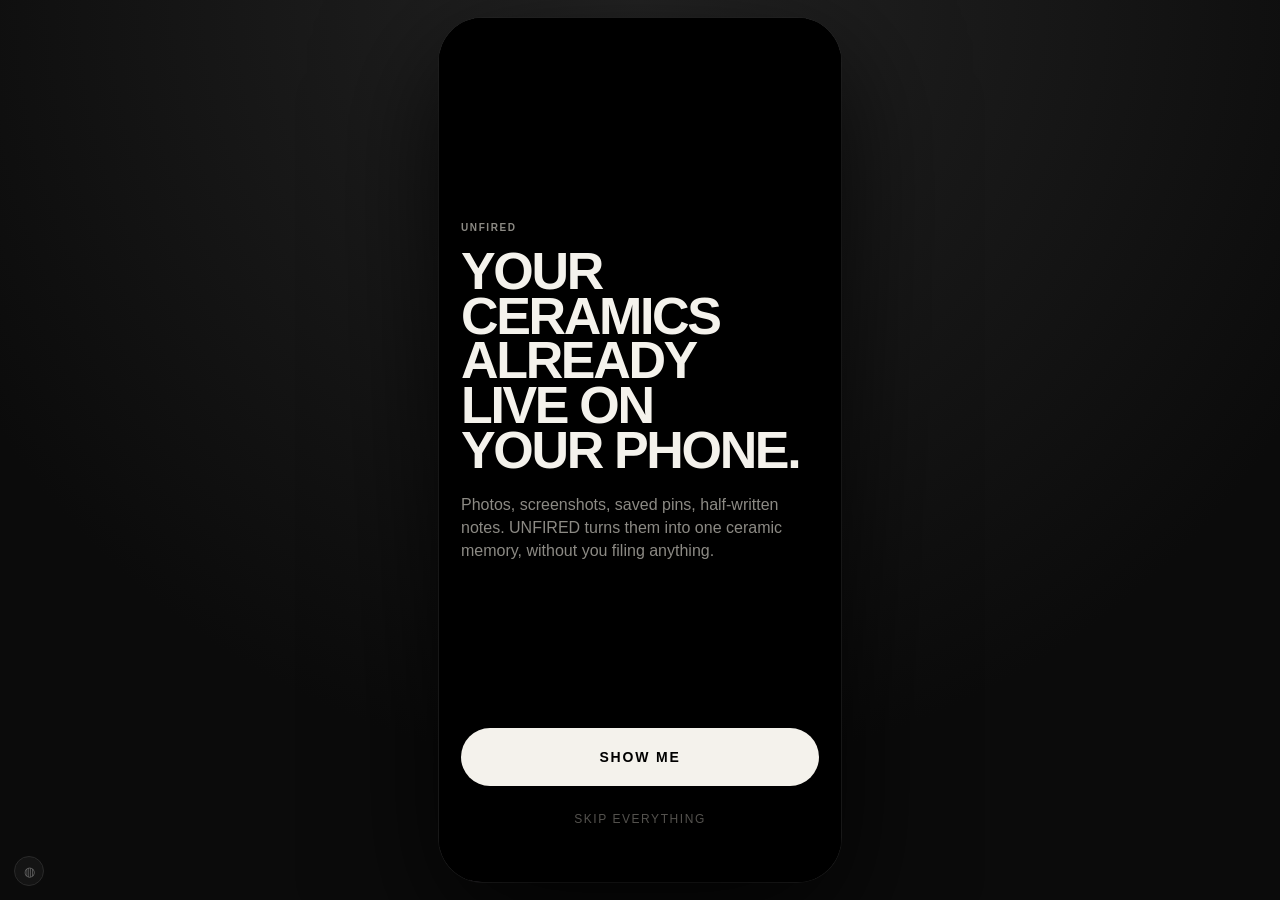
==== index.html @ 0e442234 "current prototype v1" ====
<!doctype html>
<html lang="en">
<head>
<meta charset="utf-8" />
<meta name="viewport" content="width=device-width, initial-scale=1, viewport-fit=cover, maximum-scale=1, user-scalable=no" />
<meta name="apple-mobile-web-app-capable" content="yes" />
<meta name="theme-color" content="#000000" />
<title>UNFIRED</title>
<link rel="stylesheet" href="css/app.css" />
</head>
<body>
  <div id="device">
    <div id="app" class="app"></div>
    <div id="layers"></div>
    <div id="toasts" class="toasts"></div>
  </div>
  <div id="devbar" class="devbar" hidden>
    <button data-dev="shake">Shake ⇧S</button>
    <button data-dev="lock">Lock screen ⇧L</button>
    <button data-dev="watch">Watch ⇧W</button>
    <button data-dev="scan">Photo scan ⇧P</button>
    <button data-dev="onboard">Onboarding</button>
    <button data-dev="reset">Reset demo data</button>
  </div>
  <button id="devtoggle" class="devtoggle" title="Prototype controls">◍</button>
  <script type="module" src="js/app.js"></script>
</body>
</html>
---- css/app.css ----
/* UNFIRED — prototype stylesheet */
:root{
  --bg:#000; --ink:#F4F2EC; --ink-dim:#8C8A84; --ink-faint:#54524E;
  --line:#1E1E1E; --line-2:#2B2B2B; --paper:#F4F2EC;
  --blue:#2B36FF; --acid:#D6FF2E; --orange:#FF4A17; --cyan:#00E2FF; --rose:#FF7BB0;
  --sheet:#0C0C0C;
  --idea:#D6FF2E; --making:#FF4A17; --finished:#00E2FF;
  --safe-t:env(safe-area-inset-top,0px); --safe-b:env(safe-area-inset-bottom,0px);
  --ease:cubic-bezier(.2,.9,.24,1);
  --font:"Helvetica Neue",Helvetica,"Inter","SF Pro Display",-apple-system,BlinkMacSystemFont,Arial,sans-serif;
}
*{box-sizing:border-box;-webkit-tap-highlight-color:transparent}
html,body{margin:0;padding:0;height:100%;background:#0A0A0A;font-family:var(--font);color:var(--ink)}
body{overscroll-behavior:none}
button{font:inherit;color:inherit;background:none;border:0;padding:0;cursor:pointer;
  -webkit-user-select:none;user-select:none}
input,textarea{font:inherit;color:inherit;background:none;border:0;outline:none}
img{display:block;max-width:100%}

/* ---------- device / viewport ---------- */
#device{position:fixed;inset:0;background:var(--bg);overflow:hidden;
  display:flex;flex-direction:column}
@media (min-width:760px){
  body{display:flex;align-items:center;justify-content:center;background:#131313;
    background-image:radial-gradient(circle at 50% 0%,#242424 0%,#0b0b0b 70%)}
  #device{position:relative;inset:auto;width:402px;height:min(874px,96vh);
    border-radius:44px;box-shadow:0 40px 120px rgba(0,0,0,.8),0 0 0 1px #262626;
    --safe-t:14px;--safe-b:18px}
}
.app{position:absolute;inset:0;overflow:hidden}

/* ---------- typography ---------- */
.h-mega{font-size:clamp(44px,15vw,64px);line-height:.86;letter-spacing:-.045em;
  font-weight:700;text-transform:uppercase;margin:0}
.h-big{font-size:clamp(30px,9vw,38px);line-height:.92;letter-spacing:-.035em;
  font-weight:700;text-transform:uppercase;margin:0}
.h-mid{font-size:22px;line-height:1.02;letter-spacing:-.025em;font-weight:700;
  text-transform:uppercase;margin:0}
.label{font-size:10px;letter-spacing:.16em;text-transform:uppercase;font-weight:600;
  color:var(--ink-dim)}
.meta{font-size:12px;letter-spacing:.02em;color:var(--ink-dim);line-height:1.45}
.body{font-size:15px;line-height:1.5;color:var(--ink);letter-spacing:-.01em}
.dim{color:var(--ink-dim)}
.faint{color:var(--ink-faint)}

/* ---------- screen scaffold ---------- */
.screen{position:absolute;inset:0;display:flex;flex-direction:column;background:var(--bg)}
.scroll{flex:1;overflow-y:auto;-webkit-overflow-scrolling:touch;
  padding-bottom:calc(132px + var(--safe-b))}
.scroll::-webkit-scrollbar{width:0}
.pad{padding-left:20px;padding-right:20px}

.topbar{padding:calc(var(--safe-t) + 12px) 20px 10px;display:flex;align-items:flex-end;
  gap:18px;background:linear-gradient(#000 62%,rgba(0,0,0,0));position:relative;z-index:5}
.navword{font-size:30px;line-height:1;letter-spacing:-.035em;font-weight:700;
  text-transform:uppercase;color:var(--ink-faint);transition:color .25s var(--ease)}
.navword.on{color:var(--ink)}
.topbar .spacer{flex:1}
.iconbtn{width:36px;height:36px;border-radius:50%;display:grid;place-items:center;
  border:1px solid var(--line-2);flex:none}
.iconbtn svg{width:16px;height:16px}
.iconbtn:active{transform:scale(.92)}

/* ---------- log button (global) ---------- */
.logdock{position:absolute;left:0;right:0;bottom:0;padding:0 20px calc(16px + var(--safe-b));
  display:flex;justify-content:center;pointer-events:none;z-index:40;
  background:linear-gradient(rgba(0,0,0,0) 0%,#000 55%);padding-top:44px}
.logbtn{pointer-events:auto;height:58px;padding:0 30px;border-radius:34px;background:var(--paper);
  color:#000;font-size:15px;font-weight:700;letter-spacing:.1em;text-transform:uppercase;
  display:flex;align-items:center;gap:10px;box-shadow:0 10px 34px rgba(255,255,255,.13);
  transition:transform .22s var(--ease)}
.logbtn:active{transform:scale(.94)}
.logbtn .dot{width:9px;height:9px;border-radius:50%;background:var(--orange)}
.logdock .side{pointer-events:auto;position:absolute;right:20px;bottom:calc(16px + var(--safe-b));
  width:58px;height:58px;border-radius:50%;border:1px solid var(--line-2);display:grid;
  place-items:center;background:#0B0B0B}
.logdock .side svg{width:20px;height:20px}
.logdock .side.left{left:20px;right:auto}

/* ---------- state chips ---------- */
.state{display:inline-flex;align-items:center;gap:6px;font-size:10px;font-weight:700;
  letter-spacing:.16em;text-transform:uppercase}
.state::before{content:"";width:7px;height:7px;border-radius:50%;background:currentColor}
.state.idea{color:var(--idea)} .state.making{color:var(--making)} .state.finished{color:var(--finished)}

/* ---------- items / home ---------- */
.hero-now{padding:6px 20px 0;position:relative}
.hero-now .kicker{display:flex;justify-content:space-between;align-items:center;margin-bottom:6px}
.nowcard{position:relative;margin-top:10px;border-radius:30px;overflow:hidden;
  background:#0E0E0E;border:1px solid var(--line);min-height:330px;display:flex;
  flex-direction:column;justify-content:flex-end}
.nowcard .art{position:absolute;inset:0;display:grid;place-items:center;padding:14px 14px 78px}
.nowcard .art img,.nowcard .art svg{max-height:100%;width:auto;object-fit:contain;
  filter:drop-shadow(0 24px 40px rgba(0,0,0,.75))}
.nowcard .veil{position:absolute;left:0;right:0;bottom:0;height:62%;
  background:linear-gradient(rgba(14,14,14,0),#0E0E0E 78%)}
.nowcard .cap{position:relative;padding:18px 20px 20px}
.nowcard .cap .h-big{margin-bottom:6px}
.progressline{height:2px;background:var(--line-2);margin-top:14px;border-radius:2px;overflow:hidden}
.progressline i{display:block;height:100%;background:var(--making)}

.blk{margin-top:34px}
.blk-head{display:flex;align-items:baseline;justify-content:space-between;padding:0 20px 12px}

/* ready to share */
.share-strip{margin:0 20px;border-radius:26px;background:var(--paper);color:#000;
  padding:18px;display:flex;gap:16px;align-items:center;position:relative;overflow:hidden}
.share-strip .thumb{width:86px;height:86px;border-radius:18px;background:#E4E1D8;flex:none;
  display:grid;place-items:center;overflow:hidden}
.share-strip .thumb img{width:100%;height:100%;object-fit:cover}
.share-strip h4{margin:0 0 4px;font-size:19px;letter-spacing:-.03em;text-transform:uppercase;font-weight:700}
.share-strip p{margin:0;font-size:12px;line-height:1.4;color:#5C5A54}
.share-strip .acts{display:flex;gap:8px;margin-top:11px}
.pill-dark{background:#000;color:#fff;border-radius:20px;padding:8px 15px;font-size:11px;
  font-weight:700;letter-spacing:.1em;text-transform:uppercase}
.pill-out{border:1px solid rgba(0,0,0,.28);border-radius:20px;padding:8px 15px;font-size:11px;
  font-weight:700;letter-spacing:.1em;text-transform:uppercase}

/* filters */
.filters{display:flex;gap:20px;padding:0 20px 16px;overflow-x:auto;scrollbar-width:none}
.filters::-webkit-scrollbar{display:none}
.filters button{font-size:14px;font-weight:700;letter-spacing:-.01em;color:var(--ink-faint);
  text-transform:uppercase;white-space:nowrap;padding-bottom:3px;border-bottom:2px solid transparent}
.filters button.on{color:var(--ink);border-color:var(--ink)}
.filters .count{font-size:10px;vertical-align:super;color:var(--ink-faint);margin-left:3px}

/* archive — spatial composition, not a uniform grid */
.archive{padding:4px 12px 0;column-count:2;column-gap:6px}
.arch{break-inside:avoid;margin-bottom:22px;position:relative;display:block;width:100%;
  text-align:left;transition:transform .3s var(--ease)}
.arch:active{transform:scale(.965)}
.arch .obj{width:100%;display:grid;place-items:center;padding:6px}
.arch .obj img{width:100%;height:auto;object-fit:contain;
  filter:drop-shadow(0 16px 22px rgba(0,0,0,.6))}
.arch.tall .obj{min-height:230px}
.arch.short .obj{min-height:150px}
.arch .nm{margin-top:9px;font-size:12px;font-weight:700;letter-spacing:.01em;
  text-transform:uppercase;line-height:1.15}
.arch .sub{font-size:10px;letter-spacing:.13em;text-transform:uppercase;margin-top:4px;
  color:var(--ink-faint)}
.arch.text{background:#0F0F0F;border-radius:22px;padding:18px 16px 20px;min-height:172px;
  display:flex;flex-direction:column;justify-content:space-between}
.arch.text .q{font-size:17px;line-height:1.14;letter-spacing:-.025em;font-weight:700;
  text-transform:uppercase}
.arch.text.accent{background:var(--acid);color:#000}
.arch.text.accent .sub{color:rgba(0,0,0,.5)}
.arch.text.blue{background:var(--blue);color:#fff}
.arch.text.blue .sub{color:rgba(255,255,255,.55)}
.arch .badge{position:absolute;top:4px;left:6px;z-index:2}

/* ---------- sheets / layers ---------- */
#layers{position:absolute;inset:0;pointer-events:none;z-index:60}
.layer{position:absolute;inset:0;pointer-events:auto}
.scrim{position:absolute;inset:0;background:rgba(0,0,0,.62);backdrop-filter:blur(3px);
  opacity:0;transition:opacity .3s var(--ease)}
.scrim.in{opacity:1}
.sheet{position:absolute;left:0;right:0;bottom:0;max-height:94%;background:var(--sheet);
  border-radius:30px 30px 0 0;display:flex;flex-direction:column;overflow:hidden;
  transform:translateY(102%);transition:transform .42s var(--ease);
  box-shadow:0 -20px 60px rgba(0,0,0,.6)}
.sheet.in{transform:translateY(0)}
.sheet .grip{width:38px;height:4px;border-radius:3px;background:#333;margin:10px auto 0;flex:none}
.sheet .sbody{overflow-y:auto;padding:18px 20px calc(26px + var(--safe-b))}
.sheet.full{top:0;border-radius:0;max-height:100%}

.page{position:absolute;inset:0;background:var(--bg);display:flex;flex-direction:column;
  transform:translateX(100%);transition:transform .38s var(--ease)}
.page.in{transform:translateX(0)}
.page-top{display:flex;align-items:center;gap:12px;padding:calc(var(--safe-t) + 10px) 16px 8px;
  flex:none;position:relative;z-index:6}

/* ---------- card detail ---------- */
.cardhero{position:relative;min-height:300px;display:grid;place-items:center;padding:8px 20px 0}
.cardhero .bgglow{position:absolute;inset:0;opacity:.5;
  background:radial-gradient(60% 46% at 50% 42%,var(--glow,#222),transparent 70%)}
.cardhero img{position:relative;max-height:290px;width:auto;
  filter:drop-shadow(0 30px 46px rgba(0,0,0,.75))}
.cardhero .noimg{position:relative;width:100%;height:210px;border-radius:26px;
  background:linear-gradient(140deg,#151515,#0B0B0B);border:1px dashed var(--line-2);
  display:grid;place-items:center}
.titlewrap{padding:22px 20px 0}
.titlewrap .h-mega{outline:none}
.titlewrap .h-mega[contenteditable]:focus{background:#141414;border-radius:8px}
.staterow{display:flex;align-items:center;gap:14px;margin-top:14px;flex-wrap:wrap}
.statepick{display:flex;gap:6px;background:#101010;border-radius:22px;padding:4px}
.statepick button{padding:7px 13px;border-radius:18px;font-size:10px;font-weight:700;
  letter-spacing:.13em;text-transform:uppercase;color:var(--ink-faint)}
.statepick button.on{background:var(--paper);color:#000}

.sect{border-top:1px solid var(--line);margin-top:28px;padding:20px 20px 0}
.sect > .sh{display:flex;align-items:center;justify-content:space-between;width:100%}
.sect .sh .h-mid{letter-spacing:-.02em}
.chev{transition:transform .3s var(--ease);color:var(--ink-dim);font-size:13px}
.chev.open{transform:rotate(180deg)}
.desc{font-size:16px;line-height:1.45;letter-spacing:-.012em;margin-top:12px;white-space:pre-wrap}
.desc[contenteditable]:focus{background:#121212;border-radius:10px;outline:none}

.assume{margin-top:14px;border-radius:20px;padding:15px 16px;
  background:linear-gradient(125deg,rgba(43,54,255,.22),rgba(0,226,255,.10) 55%,rgba(214,255,46,.10));
  border:1px solid rgba(255,255,255,.09)}
.assume .label{color:var(--cyan)}
.assume p{margin:7px 0 0;font-size:14.5px;line-height:1.5;white-space:pre-wrap;
  border-radius:10px;padding:2px 4px;margin-left:-4px;outline:none;
  transition:background .2s var(--ease)}
.assume p[contenteditable]:focus{background:rgba(0,0,0,.42)}
.assume p[contenteditable]:active{background:rgba(0,0,0,.22)}

.params{display:flex;flex-wrap:wrap;gap:7px;margin-top:16px}
.ptag{border:1px solid var(--line-2);border-radius:16px;padding:9px 12px;display:flex;
  flex-direction:column;gap:3px;min-width:0;background:#0C0C0C}
.ptag .k{font-size:9px;letter-spacing:.14em;text-transform:uppercase;color:var(--ink-faint)}
.ptag .v{font-size:13px;font-weight:600;letter-spacing:-.01em}
.ptag.est{border-style:dashed}
.ptag.est .k::after{content:" · est";color:var(--cyan)}
.ptag.user{border-color:#3A3A3A;background:#141414}
.ptag.user .k::after{content:" · logged";color:var(--ink-dim)}
.ptag input{width:100%;min-width:70px}

.steps{counter-reset:s;margin-top:18px;padding:0;list-style:none}
.steps li{counter-increment:s;display:flex;gap:12px;padding:11px 0;
  border-bottom:1px solid var(--line);font-size:14px;line-height:1.4}
.steps li::before{content:counter(s,decimal-leading-zero);font-size:10px;letter-spacing:.1em;
  color:var(--ink-faint);flex:none;padding-top:3px;font-weight:700}
.risks{margin-top:16px}
.risk{display:flex;gap:10px;padding:10px 0;border-bottom:1px solid var(--line);font-size:13.5px;
  line-height:1.4;color:var(--ink)}
.risk b{color:var(--orange);font-weight:700;flex:none;font-size:11px;letter-spacing:.1em;
  text-transform:uppercase;padding-top:2px}
.srcline{display:flex;align-items:center;gap:8px;margin-top:16px;flex-wrap:wrap}
.src{font-size:9px;letter-spacing:.14em;text-transform:uppercase;border:1px solid var(--line-2);
  border-radius:12px;padding:5px 9px;color:var(--ink-dim)}
.src.archive{border-color:rgba(0,226,255,.4);color:var(--cyan)}
.memo{margin-top:14px;border-left:2px solid var(--cyan);padding:2px 0 2px 13px;font-size:14px;
  line-height:1.45}
.memo b{font-weight:700}

/* photos */
.photorow{display:flex;gap:10px;overflow-x:auto;padding:14px 20px 4px;margin:0 -20px;
  scrollbar-width:none}
.photorow::-webkit-scrollbar{display:none}
.ph{width:132px;flex:none;border-radius:18px;overflow:hidden;background:#111;position:relative}
.ph img{width:100%;height:132px;object-fit:cover}
.ph .k{position:absolute;top:8px;left:8px;font-size:8px;letter-spacing:.14em;font-weight:700;
  text-transform:uppercase;background:rgba(0,0,0,.62);padding:4px 7px;border-radius:9px}
.ph .cp{font-size:10px;line-height:1.3;padding:7px 8px;color:var(--ink-dim)}
.ph .x{position:absolute;top:6px;right:6px;width:22px;height:22px;border-radius:50%;
  background:rgba(0,0,0,.66);display:grid;place-items:center;font-size:12px}
.ph.add{border:1px dashed var(--line-2);display:grid;place-items:center;height:132px;
  color:var(--ink-faint);font-size:11px;letter-spacing:.12em;text-transform:uppercase}

/* chats */
.bubbles{margin-top:14px;display:flex;flex-direction:column;gap:8px}
.bub{text-align:left;border:1px solid var(--line);border-radius:18px;padding:13px 15px;
  background:#0B0B0B;transition:background .2s}
.bub:active{background:#141414}
.bub .t{font-size:13px;font-weight:700;letter-spacing:-.01em;text-transform:uppercase}
.bub .p{font-size:12.5px;line-height:1.4;color:var(--ink-dim);margin-top:4px;
  display:-webkit-box;-webkit-line-clamp:2;-webkit-box-orient:vertical;overflow:hidden}
.bub .w{font-size:9px;letter-spacing:.14em;text-transform:uppercase;color:var(--ink-faint);
  margin-top:7px}
.newchat{margin-top:10px;border:1px dashed var(--line-2);border-radius:18px;padding:14px;
  width:100%;text-align:left;font-size:12px;letter-spacing:.12em;text-transform:uppercase;
  color:var(--ink-dim)}

.bigact{margin:26px 20px 0;height:58px;border-radius:30px;background:var(--orange);color:#fff;
  width:calc(100% - 40px);font-size:14px;font-weight:700;letter-spacing:.13em;
  text-transform:uppercase;display:flex;align-items:center;justify-content:center;gap:10px}
.bigact.paper{background:var(--paper);color:#000}
.bigact.ghost{background:none;border:1px solid var(--line-2);color:var(--ink)}
.bigact:active{transform:scale(.97)}

/* ---------- chat thread ---------- */
.thread{flex:1;overflow-y:auto;padding:12px 20px 20px;display:flex;flex-direction:column;gap:12px}
.msg{max-width:84%;padding:12px 15px;border-radius:20px;font-size:14.5px;line-height:1.45}
.msg.me{align-self:flex-end;background:var(--paper);color:#000;border-bottom-right-radius:7px}
.msg.ai{align-self:flex-start;background:#121212;border:1px solid var(--line);
  border-bottom-left-radius:7px}
.msg.ai .src{margin-top:9px;display:inline-block}
.composer{flex:none;display:flex;gap:9px;align-items:flex-end;padding:10px 16px calc(12px + var(--safe-b));
  border-top:1px solid var(--line);background:#060606}
.composer .ti{flex:1;background:#131313;border-radius:22px;padding:13px 16px;font-size:15px;
  max-height:110px;overflow-y:auto}
.composer .ti:empty::before{content:attr(data-ph);color:var(--ink-faint)}
.sendb{width:44px;height:44px;border-radius:50%;background:var(--paper);color:#000;flex:none;
  display:grid;place-items:center}
.typing{display:flex;gap:4px;padding:14px 16px}
.typing i{width:6px;height:6px;border-radius:50%;background:var(--ink-faint);
  animation:blink 1.2s infinite}
.typing i:nth-child(2){animation-delay:.16s}.typing i:nth-child(3){animation-delay:.32s}
@keyframes blink{0%,100%{opacity:.25}50%{opacity:1}}

/* ---------- log composer ---------- */
.capture{position:absolute;inset:0;background:#000;display:flex;flex-direction:column;
  transform:translateY(100%);transition:transform .34s var(--ease)}
.capture.in{transform:translateY(0)}
.capture .ctop{padding:calc(var(--safe-t) + 14px) 20px 0;display:flex;justify-content:flex-end}
.capture .cmid{flex:1;display:flex;flex-direction:column;justify-content:center;padding:0 22px}
.capture .prompt{color:var(--ink-faint);transition:opacity .3s;margin-bottom:20px}
.capture .live{font-size:26px;line-height:1.14;letter-spacing:-.03em;font-weight:600;
  min-height:120px;max-height:44vh;overflow-y:auto}
.capture .live:empty::before{content:"";}
.capture .live .tail{color:var(--ink-faint)}
.capture .cbot{padding:0 20px calc(20px + var(--safe-b))}
.capture .chips{display:flex;gap:8px;margin-bottom:16px;overflow-x:auto;scrollbar-width:none}
.capture .chips::-webkit-scrollbar{display:none}
.capture .chip{border:1px solid var(--line-2);border-radius:20px;padding:10px 14px;font-size:11px;
  letter-spacing:.1em;text-transform:uppercase;white-space:nowrap;color:var(--ink-dim)}
.capture .chip.on{border-color:var(--paper);color:var(--paper)}
.capture .crow{display:flex;align-items:center;gap:14px}
.mic{width:74px;height:74px;border-radius:50%;background:var(--orange);display:grid;
  place-items:center;flex:none;position:relative;transition:transform .2s var(--ease)}
.mic.rec{background:var(--paper);color:#000}
.mic.rec::after{content:"";position:absolute;inset:-9px;border-radius:50%;
  border:2px solid rgba(244,242,236,.35);animation:ring 1.5s infinite}
@keyframes ring{0%{transform:scale(.9);opacity:1}100%{transform:scale(1.28);opacity:0}}
.mic svg{width:26px;height:26px}
.capture .send{flex:1;height:56px;border-radius:30px;background:var(--paper);color:#000;
  font-size:14px;font-weight:700;letter-spacing:.13em;text-transform:uppercase;
  opacity:.28;pointer-events:none;transition:opacity .25s}
.capture .send.on{opacity:1;pointer-events:auto}
.attachrow{display:flex;gap:9px;margin-bottom:14px;flex-wrap:wrap}
.att{border-radius:14px;overflow:hidden;position:relative;width:64px;height:64px;background:#121212;
  display:grid;place-items:center;font-size:9px;letter-spacing:.1em;color:var(--ink-dim);
  text-align:center;padding:4px}
.att img{width:100%;height:100%;object-fit:cover;position:absolute;inset:0}

/* ---------- toasts ---------- */
.toasts{position:absolute;left:0;right:0;top:calc(var(--safe-t) + 56px);z-index:90;
  padding:0 16px;display:flex;flex-direction:column;gap:8px;pointer-events:none}
.toast{pointer-events:auto;background:var(--paper);color:#000;border-radius:20px;
  padding:13px 16px;display:flex;align-items:center;gap:12px;
  box-shadow:0 14px 34px rgba(0,0,0,.5);transform:translateY(-18px) scale(.97);opacity:0;
  transition:all .2s var(--ease)}
.toast.in{transform:none;opacity:1}
.toast .tx{flex:1;font-size:13px;line-height:1.3;letter-spacing:-.01em}
.toast .tx b{text-transform:uppercase;font-weight:700}
.toast .un{font-size:11px;font-weight:700;letter-spacing:.12em;text-transform:uppercase;
  border-bottom:1px solid rgba(0,0,0,.35);padding-bottom:1px;flex:none}
.toast.work{background:#121212;color:var(--ink);border:1px solid var(--line-2)}
.toast.work .un{border-color:var(--line-2)}
.toast .spin{width:15px;height:15px;border-radius:50%;border:2px solid var(--line-2);
  border-top-color:var(--cyan);animation:sp .7s linear infinite;flex:none}
@keyframes sp{to{transform:rotate(360deg)}}

/* ---------- search ---------- */
.searchbar{display:flex;align-items:center;gap:10px;margin:0 20px;background:#111;
  border-radius:24px;padding:13px 16px}
.searchbar input{flex:1;font-size:15px}
.searchbar input::placeholder{color:var(--ink-faint)}
.suggests{padding:22px 20px 0;display:flex;flex-direction:column;gap:2px}
.suggests button{text-align:left;padding:13px 0;border-bottom:1px solid var(--line);
  font-size:16px;letter-spacing:-.02em;line-height:1.25}
.suggests button span{color:var(--ink-faint)}
.answer{margin:22px 20px 0;border-radius:24px;padding:18px;
  background:linear-gradient(140deg,rgba(43,54,255,.20),rgba(0,226,255,.08));
  border:1px solid rgba(255,255,255,.08)}
.answer p{margin:0;font-size:16px;line-height:1.45;letter-spacing:-.012em}
.answer p + p{margin-top:10px}
.reslist{padding:20px 20px 0;display:flex;flex-direction:column;gap:10px}
.res{display:flex;gap:13px;align-items:center;text-align:left;padding:9px;border-radius:18px;
  border:1px solid var(--line)}
.res .t{width:58px;height:58px;border-radius:13px;background:#111;flex:none;overflow:hidden;
  display:grid;place-items:center}
.res .t img{width:100%;height:100%;object-fit:contain;padding:4px}
.res .n{font-size:14px;font-weight:700;text-transform:uppercase;letter-spacing:-.01em}
.res .w{font-size:12px;color:var(--ink-dim);margin-top:3px;line-height:1.35;
  display:-webkit-box;-webkit-line-clamp:2;-webkit-box-orient:vertical;overflow:hidden}
.empty{padding:70px 30px;text-align:center}
.empty .h-big{margin-bottom:12px}

/* ---------- insights ---------- */
.ins{margin:0 12px 12px;border-radius:28px;padding:26px 22px;position:relative;overflow:hidden;
  min-height:212px;display:flex;flex-direction:column;justify-content:space-between}
.ins .h-mega{font-size:clamp(34px,10.5vw,46px)}
.ins .note{font-size:14px;line-height:1.4;margin-top:12px;opacity:.72;max-width:88%}
.ins .act{margin-top:18px;align-self:flex-start;border-radius:22px;padding:11px 17px;
  font-size:11px;font-weight:700;letter-spacing:.12em;text-transform:uppercase}
.ins.dark{background:#0E0E0E;border:1px solid var(--line)}
.ins.dark .act{background:var(--paper);color:#000}
.ins.acid{background:var(--acid);color:#000}
.ins.acid .act{background:#000;color:#fff}
.ins.blue{background:var(--blue);color:#fff}
.ins.blue .act{background:#fff;color:#000}
.ins.orange{background:var(--orange);color:#fff}
.ins.orange .act{background:#000;color:#fff}
.ins.paper{background:var(--paper);color:#000}
.ins.paper .act{background:#000;color:#fff}
.bars{display:flex;align-items:flex-end;gap:5px;height:74px;margin-top:16px}
.bars i{flex:1;background:currentColor;opacity:.28;border-radius:3px 3px 0 0;min-height:3px}
.bars i.hi{opacity:1}
.barlab{display:flex;gap:5px;margin-top:7px}
.barlab span{flex:1;font-size:8px;letter-spacing:.06em;text-align:center;opacity:.55;
  text-transform:uppercase}
.tech{display:flex;flex-wrap:wrap;gap:7px;margin-top:16px}
.tech b{font-size:11px;letter-spacing:.1em;text-transform:uppercase;border:1px solid currentColor;
  border-radius:14px;padding:6px 10px;font-weight:600;opacity:.75}
.tech b.hot{opacity:1;background:currentColor}
.tech b.hot em{color:var(--bg);font-style:normal}
.evo{display:flex;align-items:flex-end;gap:10px;margin-top:18px;height:70px}
.evo i{flex:1;border-radius:50% 50% 4px 4px;background:currentColor;opacity:.75}

/* ---------- discover ---------- */
.disc{position:absolute;inset:0;display:flex;flex-direction:column;background:#050505}
.stage{flex:1;position:relative;overflow:hidden}
.dcard{position:absolute;left:20px;right:20px;top:8px;bottom:22px;border-radius:30px;
  overflow:hidden;background:#101010;border:1px solid var(--line-2);
  display:flex;flex-direction:column;justify-content:flex-end;will-change:transform;
  box-shadow:0 26px 60px rgba(0,0,0,.6)}
.dcard .dbg{position:absolute;inset:0}
.dcard .dbg img{width:100%;height:100%;object-fit:contain;padding:26px 26px 140px;
  filter:drop-shadow(0 24px 40px rgba(0,0,0,.6))}
.dcard .dtx{position:relative;padding:22px;background:linear-gradient(rgba(0,0,0,0),rgba(0,0,0,.86) 42%)}
.dcard .why{font-size:12.5px;line-height:1.4;color:var(--ink-dim);margin-top:9px}
.dcard .stamp{position:absolute;top:22px;left:22px;border:2px solid;border-radius:12px;
  padding:7px 12px;font-size:14px;font-weight:800;letter-spacing:.14em;opacity:0;
  transform:rotate(-9deg)}
.dcard .stamp.yes{color:var(--acid)}
.dcard .stamp.no{right:22px;left:auto;color:var(--orange);transform:rotate(9deg)}
.dcard.g1 .dbg{background:linear-gradient(150deg,#2B36FF,#00E2FF)}
.dcard.g2 .dbg{background:linear-gradient(150deg,#FF4A17,#D6FF2E)}
.dcard.g3 .dbg{background:linear-gradient(150deg,#0E0E0E,#2A2A2A)}
.dcard.g4 .dbg{background:linear-gradient(150deg,#FF7BB0,#2B36FF)}
.dactions{flex:none;display:flex;gap:14px;justify-content:center;align-items:center;
  padding:0 20px calc(18px + var(--safe-b))}
.dact{width:60px;height:60px;border-radius:50%;display:grid;place-items:center;
  border:1px solid var(--line-2);font-size:22px}
.dact.big{width:70px;height:70px;background:var(--acid);color:#000;border:0}
.dact:active{transform:scale(.9)}

/* ---------- collide ---------- */
.collide{position:absolute;inset:0;background:#000;overflow:hidden;display:flex;
  flex-direction:column}
.cstage{flex:1;position:relative}
.cchip{position:absolute;width:132px;border-radius:20px;overflow:hidden;background:#121212;
  border:1px solid var(--line-2);padding:10px;transition:transform .75s var(--ease),opacity .4s}
.cchip img{width:100%;height:86px;object-fit:contain}
.cchip .n{font-size:10px;font-weight:700;letter-spacing:.06em;text-transform:uppercase;
  margin-top:7px;line-height:1.15}
.flash{position:absolute;inset:0;background:radial-gradient(circle at 50% 46%,#fff,transparent 62%);
  opacity:0;pointer-events:none}
.flash.go{animation:fl .6s var(--ease)}
@keyframes fl{0%{opacity:0}22%{opacity:.92}100%{opacity:0}}
.cresult{position:absolute;inset:0;padding:calc(var(--safe-t) + 74px) 20px 20px;overflow-y:auto;
  opacity:0;transform:translateY(16px);transition:all .5s var(--ease);pointer-events:none}
.cresult.in{opacity:1;transform:none;pointer-events:auto}
.cformula{display:flex;align-items:center;gap:9px;flex-wrap:wrap;margin-bottom:20px}
.cformula .f{font-size:11px;letter-spacing:.1em;text-transform:uppercase;border:1px solid var(--line-2);
  border-radius:14px;padding:7px 10px}
.cformula .x{color:var(--ink-faint)}
.gradpanel{border-radius:26px;padding:22px;
  background:linear-gradient(140deg,#2B36FF,#7A2BFF 46%,#FF4A17);position:relative;overflow:hidden}
.gradpanel .h-mega{font-size:clamp(32px,10vw,44px)}
.gradpanel p{font-size:14.5px;line-height:1.45;margin:14px 0 0}

/* ---------- share ---------- */
.canvasprev{margin:0 20px;border-radius:24px;overflow:hidden;aspect-ratio:1;position:relative;
  display:grid;place-items:center;transition:background .4s}
.canvasprev img{width:78%;height:78%;object-fit:contain;transition:all .5s var(--ease)}
.canvasprev.story{aspect-ratio:9/16}
.canvasprev.pin{aspect-ratio:2/3}
.canvasprev .cap{position:absolute;left:0;right:0;bottom:0;padding:14px;font-size:11px;
  letter-spacing:.1em;text-transform:uppercase;color:rgba(0,0,0,.5)}
.canvasprev .price{position:absolute;top:14px;left:14px;background:#000;color:#fff;
  border-radius:16px;padding:7px 12px;font-size:11px;font-weight:700;letter-spacing:.08em}
.beforeafter{display:flex;gap:8px;margin:14px 20px 0}
.beforeafter div{flex:1;border-radius:16px;overflow:hidden;background:#111;position:relative}
.beforeafter img{width:100%;aspect-ratio:1;object-fit:cover}
.beforeafter span{position:absolute;top:7px;left:7px;font-size:8px;letter-spacing:.14em;
  text-transform:uppercase;background:rgba(0,0,0,.6);padding:4px 7px;border-radius:8px}
.optrow{display:flex;gap:8px;padding:16px 20px 0;overflow-x:auto;scrollbar-width:none}
.optrow::-webkit-scrollbar{display:none}
.opt{flex:none;border:1px solid var(--line-2);border-radius:18px;padding:10px 14px;font-size:11px;
  letter-spacing:.1em;text-transform:uppercase;color:var(--ink-dim);white-space:nowrap}
.opt.on{border-color:var(--paper);color:var(--paper)}
.swatch{width:26px;height:26px;border-radius:50%;border:1px solid var(--line-2);flex:none}
.swatch.on{outline:2px solid var(--paper);outline-offset:2px}
.captionbox{margin:18px 20px 0;border:1px solid var(--line);border-radius:20px;padding:16px;
  font-size:14.5px;line-height:1.5;white-space:pre-wrap}
.truth{margin:14px 20px 0;font-size:11px;line-height:1.45;color:var(--ink-faint);
  display:flex;gap:8px}
.truth b{color:var(--cyan);font-weight:700;flex:none}

/* ---------- live activity / lock screen ---------- */
.lock{position:absolute;inset:0;background:linear-gradient(165deg,#1b1a24,#080810 60%,#000);
  display:flex;flex-direction:column;padding:calc(var(--safe-t) + 26px) 18px calc(20px + var(--safe-b))}
.lock .clock{text-align:center;margin-bottom:26px}
.lock .clock .d{font-size:14px;letter-spacing:.02em;opacity:.7}
.lock .clock .t{font-size:74px;font-weight:200;line-height:1;letter-spacing:-.03em;
  font-family:var(--font)}
.la{background:rgba(28,28,30,.74);backdrop-filter:blur(22px);border-radius:26px;padding:16px;
  border:1px solid rgba(255,255,255,.09)}
.la .lah{display:flex;align-items:center;gap:9px;margin-bottom:12px}
.la .mark{width:22px;height:22px;border-radius:7px;background:var(--orange);display:grid;
  place-items:center;font-size:10px;font-weight:800}
.la .nm{font-size:11px;letter-spacing:.14em;text-transform:uppercase;color:var(--ink-dim);flex:1}
.la .title{font-size:24px;font-weight:700;letter-spacing:-.03em;text-transform:uppercase;
  line-height:1}
.la ol{margin:13px 0 0;padding-left:16px;font-size:13px;line-height:1.55}
.la ol li{margin-bottom:2px}
.la ol li.done{opacity:.4;text-decoration:line-through}
.la ol li.now{color:var(--acid);font-weight:600}
.la .laact{margin-top:14px;width:100%;height:46px;border-radius:24px;background:var(--paper);
  color:#000;font-size:12px;font-weight:700;letter-spacing:.14em;text-transform:uppercase}
.lock .exit{margin-top:auto;text-align:center;font-size:11px;letter-spacing:.14em;
  text-transform:uppercase;color:var(--ink-faint);padding-top:20px}

/* ---------- watch ---------- */
.watchwrap{position:absolute;inset:0;background:#0A0A0A;display:grid;place-items:center;padding:20px}
.watch{width:212px;height:258px;border-radius:56px;background:#000;border:9px solid #1C1C1E;
  box-shadow:0 24px 60px rgba(0,0,0,.7);padding:20px 16px;display:flex;flex-direction:column;
  position:relative;overflow:hidden}
.watch .wt{font-size:10px;letter-spacing:.13em;text-transform:uppercase;color:var(--orange);
  margin-bottom:8px}
.watch .wbig{font-size:17px;line-height:1.2;font-weight:600;letter-spacing:-.02em;flex:1;
  overflow-y:auto}
.watch .wbig.dim{color:var(--ink-faint)}
.watch .wmic{width:56px;height:56px;border-radius:50%;background:var(--orange);margin:0 auto;
  display:grid;place-items:center;flex:none}
.watch .wmic.rec{background:var(--paper)}
.watch .wok{font-size:12px;text-align:center;color:var(--acid);letter-spacing:.06em}
.watchwrap .hint{position:absolute;bottom:calc(28px + var(--safe-b));left:0;right:0;text-align:center}

/* ---------- onboarding ---------- */
.onb{position:absolute;inset:0;background:#000;display:flex;flex-direction:column;
  padding:calc(var(--safe-t) + 24px) 22px calc(22px + var(--safe-b))}
.onb .obody{flex:1;display:flex;flex-direction:column;justify-content:center}
.onb .h-mega{font-size:clamp(38px,12vw,52px)}
.onb p{font-size:16px;line-height:1.45;color:var(--ink-dim);margin:20px 0 0;max-width:92%}
.onb .ofoot{display:flex;flex-direction:column;gap:10px}
.onb .prim{height:58px;border-radius:30px;background:var(--paper);color:#000;font-size:14px;
  font-weight:700;letter-spacing:.13em;text-transform:uppercase}
.onb .skip{height:46px;font-size:12px;letter-spacing:.13em;text-transform:uppercase;
  color:var(--ink-faint)}
.boards{display:flex;flex-direction:column;gap:2px;margin-top:26px}
.boards button{display:flex;align-items:center;gap:14px;padding:15px 0;
  border-bottom:1px solid var(--line);text-align:left}
.boards .bx{width:22px;height:22px;border-radius:7px;border:1px solid var(--line-2);flex:none;
  display:grid;place-items:center;font-size:12px}
.boards .on .bx{background:var(--acid);border-color:var(--acid);color:#000}
.boards .bn{font-size:16px;letter-spacing:-.02em}
.boards .bc{font-size:11px;color:var(--ink-faint);margin-left:auto}
.scanline{margin-top:24px;display:flex;flex-direction:column;gap:9px}
.scanline .s{display:flex;gap:10px;align-items:center;font-size:13px;opacity:0;
  transform:translateY(6px);transition:all .4s var(--ease)}
.scanline .s.in{opacity:1;transform:none}
.scanline .s b{color:var(--acid);font-weight:700}

/* ---------- misc ---------- */
.devbar{position:fixed;left:14px;bottom:14px;z-index:200;display:flex;flex-direction:column;
  gap:5px;background:#141414;border:1px solid #2a2a2a;border-radius:14px;padding:8px}
.devbar button{font-size:11px;letter-spacing:.04em;color:#aaa;text-align:left;padding:5px 8px;
  border-radius:8px}
.devbar button:hover{background:#222;color:#fff}
.devtoggle{position:fixed;left:14px;bottom:14px;z-index:201;width:30px;height:30px;
  border-radius:50%;background:#141414;border:1px solid #2a2a2a;color:#666;font-size:13px}
@media (max-width:759px){.devtoggle{bottom:auto;top:calc(env(safe-area-inset-top,0px) + 6px);left:6px;
  opacity:.35}.devbar{bottom:auto;top:44px;left:6px}}

.fadein{animation:fi .4s var(--ease)}
@keyframes fi{from{opacity:0;transform:translateY(9px)}to{opacity:1;transform:none}}
.shimmer{background:linear-gradient(90deg,#111,#1c1c1c,#111);background-size:200% 100%;
  animation:sh 1.3s infinite;border-radius:10px}
@keyframes sh{to{background-position:-200% 0}}
.hr{height:1px;background:var(--line);margin:28px 20px 0}
.pinned{border:1px solid var(--line-2);border-radius:20px;padding:14px 16px;margin:16px 20px 0;
  background:#0B0B0B}
.devbar[hidden]{display:none}
.dcard .dtx .src{background:rgba(0,0,0,.5);border-color:rgba(255,255,255,.28);color:#fff}
.dcard .dtx .src.archive{color:var(--cyan)}
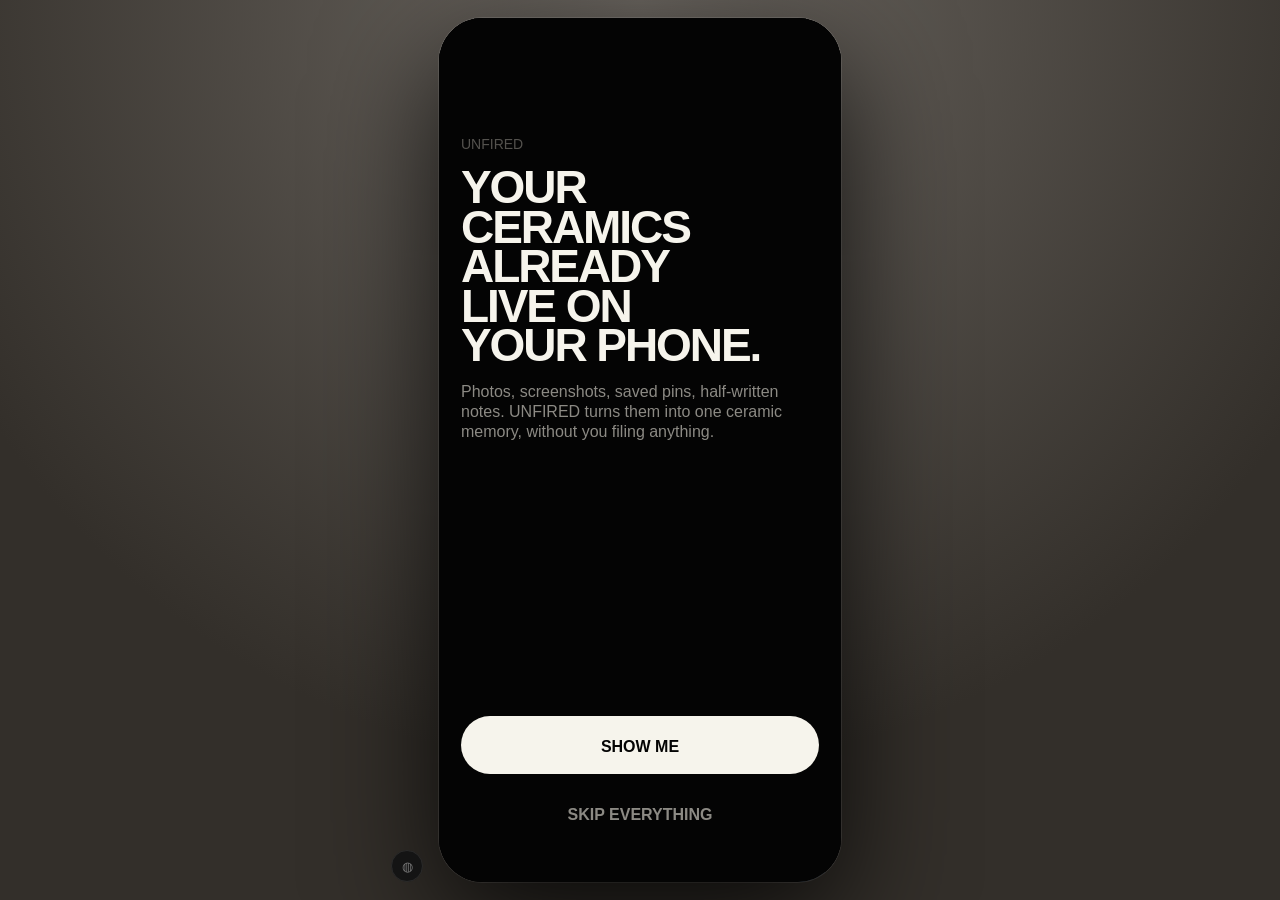
==== commit 16ba123a: "Consistent sub-page headers, trimmed prototype menu beside the screen - Sub-page headers (Discover, " ====
--- a/index.html
+++ b/index.html
@@ -15,11 +15,21 @@
     <div id="toasts" class="toasts"></div>
   </div>
   <div id="devbar" class="devbar" hidden>
-    <button data-dev="shake">Shake ⇧S</button>
-    <button data-dev="lock">Lock screen ⇧L</button>
-    <button data-dev="watch">Watch ⇧W</button>
-    <button data-dev="scan">Photo scan ⇧P</button>
+    <div class="devgrp">Main screens</div>
+    <button data-dev="card:idea-bird-flock">Idea with thin plan</button>
+    <button data-dev="card:lavender-teapot-2">Making card</button>
+    <button data-dev="card:starred-plates">Finished card</button>
+    <button data-dev="rtp">Ready to post</button>
+    <button data-dev="edit">Edit: exported post</button>
+    <div class="devgrp">Capture and chat</div>
+    <button data-dev="log">Log screen</button>
+    <button data-dev="log-rec">Log screen, recording</button>
+    <div class="devgrp">Live and devices</div>
+    <button data-dev="lock">Lock screen live activity</button>
+    <div class="devgrp">Flows</div>
+    <button data-dev="shake">Collide (random)</button>
     <button data-dev="onboard">Onboarding</button>
+    <div class="devgrp">Data</div>
     <button data-dev="reset">Reset demo data</button>
   </div>
   <button id="devtoggle" class="devtoggle" title="Prototype controls">◍</button>
--- a/css/app.css
+++ b/css/app.css
@@ -21,61 +21,90 @@
 #device{position:fixed;inset:0;background:var(--bg);overflow:hidden;
   display:flex;flex-direction:column}
 @media (min-width:760px){
-  body{display:flex;align-items:center;justify-content:center;background:#131313;
-    background-image:radial-gradient(circle at 50% 0%,#242424 0%,#0b0b0b 70%)}
+  /* Lightened from #3C3A36/#221F1C -- the old backdrop and the app's own
+     near-black content (#040404/#0A0A0A/#0B0B0B everywhere) read as one
+     continuous surface, no visible frame edge. The device's own hairline
+     border also moves from a near-invisible dark gray (#262626, barely
+     different from the backdrop it sits on) to a translucent white ring,
+     which stays visible against any dark surface regardless of exactly
+     how dark the backdrop is. */
+  body{display:flex;align-items:center;justify-content:center;background:#57534C;
+    background-image:radial-gradient(circle at 50% 0%,#6B6660 0%,#332F2A 70%)}
   #device{position:relative;inset:auto;width:402px;height:min(874px,96vh);
-    border-radius:44px;box-shadow:0 40px 120px rgba(0,0,0,.8),0 0 0 1px #262626;
+    border-radius:44px;
+    box-shadow:0 40px 120px rgba(0,0,0,.8),0 0 0 1px rgba(255,255,255,.14);
     --safe-t:14px;--safe-b:18px}
 }
 .app{position:absolute;inset:0;overflow:hidden}
 
 /* ---------- typography ---------- */
-.h-mega{font-size:clamp(44px,15vw,64px);line-height:.86;letter-spacing:-.045em;
+/* Type scale = the Items screen + piece card (Figma). Outside those, the
+   shared classes map onto it:
+     .h-mega  screen title   32px bold upper -1.05px   (ITEMS / INSIGHTS)
+     .h-big   section title  24px bold upper -0.55px   (READY TO POST)
+     .label   meta / status  12px regular upper        (MAKING, 23 DAYS AGO)
+     .meta    small secondary 14px regular              (Edit screen helper text)
+   .h-mid stays as the piece card's own section title. .keep-type (Items
+   screen empty states, "card gone") pins the previous look there. */
+.h-mega{font-size:32px;line-height:1;letter-spacing:-1.05px;
   font-weight:700;text-transform:uppercase;margin:0}
-.h-big{font-size:clamp(30px,9vw,38px);line-height:.92;letter-spacing:-.035em;
+.h-big{font-size:24px;line-height:1.1;letter-spacing:-.55px;
   font-weight:700;text-transform:uppercase;margin:0}
 .h-mid{font-size:22px;line-height:1.02;letter-spacing:-.025em;font-weight:700;
   text-transform:uppercase;margin:0}
-.label{font-size:10px;letter-spacing:.16em;text-transform:uppercase;font-weight:600;
-  color:var(--ink-dim)}
-.meta{font-size:12px;letter-spacing:.02em;color:var(--ink-dim);line-height:1.45}
+/* piece name as a title, like the Items screen / card page: Title Case
+   (in JS), medium, tight -- 32px big title, .sm 20px on small cards */
+.piece-t{font-size:32px;font-weight:500;letter-spacing:-1.05px;line-height:30px;margin:0}
+.piece-t.sm{font-size:20px;letter-spacing:-.4px;line-height:20px}
+.label{font-size:12px;line-height:normal;letter-spacing:normal;text-transform:uppercase;
+  font-weight:400;color:var(--ink-dim)}
+.meta{font-size:14px;letter-spacing:.22px;color:var(--ink-dim);line-height:1.3}
+.keep-type .h-mega{font-size:clamp(44px,15vw,64px);line-height:.86;letter-spacing:-.045em}
+.keep-type .h-big{font-size:clamp(30px,9vw,38px);line-height:.92;letter-spacing:-.035em}
+.keep-type .label{font-size:10px;letter-spacing:.16em;font-weight:600}
+.keep-type .meta{font-size:12px;letter-spacing:.02em;line-height:1.45}
+.keep-type .bigact{font-size:14px;letter-spacing:.13em;border-radius:30px;padding:0;box-shadow:none}
+/* sub-page header title (Ready to post / Edit headers) */
+.page-top .label{font-size:20px;font-weight:700;letter-spacing:-.55px;color:#f6f4ec}
+.chat-head .label{font-size:12px;font-weight:400;letter-spacing:normal;color:var(--ink-dim)}
+.chat-head .h-mid{font-size:20px;letter-spacing:-.55px;line-height:normal}
 .body{font-size:15px;line-height:1.5;color:var(--ink);letter-spacing:-.01em}
 .dim{color:var(--ink-dim)}
 .faint{color:var(--ink-faint)}
 
 /* ---------- screen scaffold ---------- */
 .screen{position:absolute;inset:0;display:flex;flex-direction:column;background:var(--bg)}
-.scroll{flex:1;overflow-y:auto;-webkit-overflow-scrolling:touch;
+.scroll{flex:1;overflow-x:hidden;overflow-y:auto;-webkit-overflow-scrolling:touch;
   padding-bottom:calc(132px + var(--safe-b))}
 .scroll::-webkit-scrollbar{width:0}
 .pad{padding-left:20px;padding-right:20px}
 
-.topbar{padding:calc(var(--safe-t) + 12px) 20px 10px;display:flex;align-items:flex-end;
+.topbar{padding:calc(var(--safe-t) + 4px) 16px 12px;display:flex;align-items:flex-end;
   gap:18px;background:linear-gradient(#000 62%,rgba(0,0,0,0));position:relative;z-index:5}
-.navword{font-size:30px;line-height:1;letter-spacing:-.035em;font-weight:700;
+.navword{font-size:32px;line-height:1;letter-spacing:-1.05px;font-weight:700;
   text-transform:uppercase;color:var(--ink-faint);transition:color .25s var(--ease)}
-.navword.on{color:var(--ink)}
+.navword.on{color:#f6f4ec}
 .topbar .spacer{flex:1}
-.iconbtn{width:36px;height:36px;border-radius:50%;display:grid;place-items:center;
-  border:1px solid var(--line-2);flex:none}
+.iconbtn{width:40px;height:40px;border-radius:50%;display:grid;place-items:center;
+  background:#0e0e0e;border:1px solid #292929;color:#f6f4ec;flex:none}
 .iconbtn svg{width:16px;height:16px}
 .iconbtn:active{transform:scale(.92)}
+.circlebtn{width:40px;height:40px;display:grid;place-items:center;flex:none}
+.circlebtn svg{width:24px;height:24px}
+.circlebtn:active{transform:scale(.92)}
 
 /* ---------- log button (global) ---------- */
-.logdock{position:absolute;left:0;right:0;bottom:0;padding:0 20px calc(16px + var(--safe-b));
-  display:flex;justify-content:center;pointer-events:none;z-index:40;
-  background:linear-gradient(rgba(0,0,0,0) 0%,#000 55%);padding-top:44px}
-.logbtn{pointer-events:auto;height:58px;padding:0 30px;border-radius:34px;background:var(--paper);
-  color:#000;font-size:15px;font-weight:700;letter-spacing:.1em;text-transform:uppercase;
-  display:flex;align-items:center;gap:10px;box-shadow:0 10px 34px rgba(255,255,255,.13);
+.logdock{position:absolute;left:0;right:0;bottom:0;padding:16px 16px calc(24px + var(--safe-b));
+  display:flex;align-items:center;justify-content:space-between;z-index:40;background:#040404}
+.logbtn{height:58px;padding:4px 30px 0 28px;border-radius:34px;background:var(--paper);
+  color:#000;font-size:16px;font-weight:700;letter-spacing:normal;text-transform:uppercase;
+  display:flex;align-items:center;gap:8px;box-shadow:0 10px 17px rgba(255,255,255,.13);
   transition:transform .22s var(--ease)}
 .logbtn:active{transform:scale(.94)}
-.logbtn .dot{width:9px;height:9px;border-radius:50%;background:var(--orange)}
-.logdock .side{pointer-events:auto;position:absolute;right:20px;bottom:calc(16px + var(--safe-b));
-  width:58px;height:58px;border-radius:50%;border:1px solid var(--line-2);display:grid;
+.logbtn .dot{width:10px;height:10px;border-radius:50%;background:var(--orange)}
+.logdock .side{width:58px;height:58px;border-radius:50%;border:1px solid var(--line-2);display:grid;
   place-items:center;background:#0B0B0B}
-.logdock .side svg{width:20px;height:20px}
-.logdock .side.left{left:20px;right:auto}
+.logdock .side svg{width:24px;height:24px}
 
 /* ---------- state chips ---------- */
 .state{display:inline-flex;align-items:center;gap:6px;font-size:10px;font-weight:700;
@@ -85,68 +114,226 @@
 
 /* ---------- items / home ---------- */
 .hero-now{padding:6px 20px 0;position:relative}
-.hero-now .kicker{display:flex;justify-content:space-between;align-items:center;margin-bottom:6px}
-.nowcard{position:relative;margin-top:10px;border-radius:30px;overflow:hidden;
-  background:#0E0E0E;border:1px solid var(--line);min-height:330px;display:flex;
-  flex-direction:column;justify-content:flex-end}
-.nowcard .art{position:absolute;inset:0;display:grid;place-items:center;padding:14px 14px 78px}
-.nowcard .art img,.nowcard .art svg{max-height:100%;width:auto;object-fit:contain;
-  filter:drop-shadow(0 24px 40px rgba(0,0,0,.75))}
-.nowcard .veil{position:absolute;left:0;right:0;bottom:0;height:62%;
-  background:linear-gradient(rgba(14,14,14,0),#0E0E0E 78%)}
-.nowcard .cap{position:relative;padding:18px 20px 20px}
-.nowcard .cap .h-big{margin-bottom:6px}
-.progressline{height:2px;background:var(--line-2);margin-top:14px;border-radius:2px;overflow:hidden}
-.progressline i{display:block;height:100%;background:var(--making)}
+.hero-now .kicker{display:flex;justify-content:space-between;align-items:center;margin-bottom:8px}
+.sec-t{font-size:24px;font-weight:700;letter-spacing:-.55px;text-transform:uppercase;color:#f6f4ec}
+.mkcard{position:relative;margin-top:10px;border-radius:48px;padding:20px;
+  display:flex;flex-direction:column;align-items:center;gap:8px;overflow:hidden;
+  text-align:center}
+.mkcard.making{background:linear-gradient(180deg,#f6f4ec 23.558%,#7192ff 100%)}
+.mkcard.idea{background:linear-gradient(180deg,#f6f4ec 23.32%,#6ab8ef 100%);
+  min-height:210px;justify-content:space-between}
+.mkcard .status{display:flex;align-items:center;gap:4px}
+.mkcard .status .dot{width:6px;height:6px;border-radius:50%;background:var(--orange);flex:none}
+.mkcard .status svg{width:6.96px;height:6.96px;flex:none}
+.mkcard .status span{font-size:12px;text-transform:uppercase}
+.mkcard.making .status span{color:var(--orange)}
+.mkcard.idea .status span{color:#040404}
+.mkcard .t{font-size:32px;font-weight:500;letter-spacing:-1.05px;line-height:30px;
+  color:#040404;margin:0}
+.mkcard .sub{font-size:16px;line-height:16px;color:#040404;max-width:320px;margin:0}
+.mkcard .img{width:240px;height:190px;overflow:hidden;flex:none}
+.mkcard .img img{width:100%;height:100%;object-fit:contain}
+.mkcard .acts{display:flex;gap:8px;justify-content:center;padding-top:4px}
+.mkcard .acts button{height:40px;padding:2px 16px 0;border-radius:100px;background:#f6f4ec;
+  border:1px solid var(--line-2);font-size:14px;font-weight:700;text-transform:uppercase;
+  color:#040404}
 
 .blk{margin-top:34px}
-.blk-head{display:flex;align-items:baseline;justify-content:space-between;padding:0 20px 12px}
-
-/* ready to share */
-.share-strip{margin:0 20px;border-radius:26px;background:var(--paper);color:#000;
-  padding:18px;display:flex;gap:16px;align-items:center;position:relative;overflow:hidden}
-.share-strip .thumb{width:86px;height:86px;border-radius:18px;background:#E4E1D8;flex:none;
-  display:grid;place-items:center;overflow:hidden}
-.share-strip .thumb img{width:100%;height:100%;object-fit:cover}
-.share-strip h4{margin:0 0 4px;font-size:19px;letter-spacing:-.03em;text-transform:uppercase;font-weight:700}
-.share-strip p{margin:0;font-size:12px;line-height:1.4;color:#5C5A54}
-.share-strip .acts{display:flex;gap:8px;margin-top:11px}
-.pill-dark{background:#000;color:#fff;border-radius:20px;padding:8px 15px;font-size:11px;
-  font-weight:700;letter-spacing:.1em;text-transform:uppercase}
-.pill-out{border:1px solid rgba(0,0,0,.28);border-radius:20px;padding:8px 15px;font-size:11px;
-  font-weight:700;letter-spacing:.1em;text-transform:uppercase}
+.blk-head{display:flex;align-items:center;justify-content:space-between;padding:0 20px 16px}
+.blk-head.act{padding-bottom:8px}
+
+/* ready to post */
+.rtp-row{display:flex;gap:8px;padding:0 20px;overflow-x:auto;scrollbar-width:none}
+.rtp-row::-webkit-scrollbar{display:none}
+.rtp-card{width:350px;flex:none;background:#f6f4ec;border-radius:40px;
+  padding:12px 16px 12px 12px;display:flex;gap:8px;align-items:center;justify-content:center}
+.rtp-card .thumb{width:122px;height:92px;flex:none;overflow:hidden}
+.rtp-card .thumb img{width:100%;height:100%;object-fit:cover}
+.rtp-card .head{display:flex;flex-direction:column;min-width:0}
+.rtp-card .head .t{font-family:var(--font);font-size:32px;font-weight:500;
+  line-height:30px;letter-spacing:-1.05px;color:#040404}
+
+/* ready to post -- "see all" page */
+.rtp-statusbar{display:flex;justify-content:space-between;align-items:center;
+  padding:calc(var(--safe-t) + 6px) 20px 0;color:#fff;font-size:15px;font-weight:600}
+.rtp-statusbar .icons{display:flex;align-items:center;gap:5px}
+.rtp-statusbar .bars{display:flex;align-items:flex-end;gap:1.5px;height:10px}
+.rtp-statusbar .bars i{display:block;width:3px;background:#fff;border-radius:1px}
+.rtp-statusbar .bars i:nth-child(1){height:4px}
+.rtp-statusbar .bars i:nth-child(2){height:6px}
+.rtp-statusbar .bars i:nth-child(3){height:8px}
+.rtp-statusbar .bars i:nth-child(4){height:10px}
+.rtp-statusbar .wifi{width:15px;height:11px;border:1.5px solid #fff;border-top:0;
+  border-radius:0 0 8px 8px}
+.rtp-statusbar .batt{width:24px;height:11px;border:1.3px solid #fff;border-radius:3px;
+  display:flex;align-items:center;padding:1.5px}
+.rtp-statusbar .batt i{display:block;flex:1;height:100%;background:#fff;border-radius:1px}
+
+.rtp-page-head{display:flex;flex-direction:column;align-items:center;gap:8px;
+  padding:8px 12px 20px}
+.rtp-page-head .navrow{display:flex;justify-content:space-between;width:100%}
+.rtp-page-head .navbtn{width:40px;height:40px;border-radius:50%;background:#0e0e0e;
+  border:1px solid #292929;color:#f6f4ec;display:grid;place-items:center;flex:none}
+.rtp-page-head .navbtn-gap{width:40px;height:40px;flex:none}
+/* shared sub-page header (ui.js pageHead) */
+.page-head{flex:none;position:relative;z-index:6}
+.rtp-page-head .navbtn svg{width:16px;height:16px}
+.rtp-page-head .t{font-size:20px;font-weight:700;letter-spacing:-.55px;
+  text-transform:uppercase;color:#f6f4ec;margin:0}
+.rtp-page-head .sub{font-size:16px;color:#f6f4ec;margin:0}
+
+/* actual Figma card exports (assets/posts) -- not rebuilt from primitives.
+   Infinite card loop matching infinite-scrolling-cards-slider.webflow.io:
+   cards are stacked on the deck's centre and placed purely by JS transform
+   (x = slot*80% of card width, scale == opacity == (1 - |slot|*0.2)^2),
+   driven by horizontal swipe / trackpad scroll -- see openReadyToPost() in
+   items.js. Every card gets the same frame (the re-exported posts are all
+   804x~1325); centre card is 75% of the screen width like the reference,
+   so neighbours tuck behind it -- smaller only if the screen is too short. */
+.rtp-deck{position:relative;flex:1 1 auto;min-height:0;overflow:hidden;
+  container-type:size;touch-action:pan-y;user-select:none;-webkit-user-select:none}
+.rtp-deck > *{position:absolute;left:50%;top:50%;
+  width:min(75cqw, (100cqh - 24px) * 804 / 1325);height:auto;aspect-ratio:804/1325;
+  object-fit:cover;display:block;transform-origin:center;will-change:transform,opacity;
+  pointer-events:none;-webkit-user-drag:none}
+/* Post with no exported image yet (Figma 493:19727) -- same size as the
+   exports wherever it stands in for one (carousel, preview). */
+.post-ph{display:flex;align-items:center;padding:0 40px;aspect-ratio:804/1325;
+  background:#181818;border:1px solid #292929;border-radius:29px;
+  font-size:14px;line-height:15.95px;letter-spacing:.22px;color:#54524e}
+.pv-art .post-ph{height:100%;max-width:100%}
+
+.rtp-bottombar{display:flex;gap:8px;justify-content:center;
+  padding:8px 12px calc(20px + var(--safe-b))}
+.rtp-bottombar button{height:58px;padding:4px 24px 0;border-radius:100px;background:#0e0e0e;
+  border:1px solid #292929;font-size:16px;font-weight:700;text-transform:uppercase;
+  color:#f6f4ec}
+.rtp-bottombar button.post{background:#FF451A;border-color:#FF451A;color:#040404;box-shadow:0 10px 17px rgba(255,255,255,.13)}
+
+/* ---------- post Edit / Preview (screens/post.js, Figma 493:16808 / 493:16989) ---------- */
+.pe-nav{display:flex;align-items:center;justify-content:space-between;gap:12px;
+  padding:8px 16px 4px;flex:none}
+.pe-navbtn{width:40px;height:40px;border-radius:29px;background:#0e0e0e;border:1px solid #292929;
+  display:grid;place-items:center;flex:none;color:#f6f4ec}
+.pe-navbtn svg{width:16px;height:16px}
+.pe-title{flex:1;min-width:0;text-align:center;padding-top:4px;font-size:20px;font-weight:700;
+  letter-spacing:-.55px;text-transform:uppercase;color:#f6f4ec;
+  white-space:nowrap;overflow:hidden;text-overflow:ellipsis}
+.pe-body{flex:1;min-height:0;overflow-y:auto;padding:12px 16px 0;scrollbar-width:none}
+.pe-body::-webkit-scrollbar{display:none}
+.pe-imgwrap{padding-bottom:16px}
+.pe-img{position:relative;height:441px;overflow:hidden}
+.pe-slides{position:absolute;inset:0;display:flex;overflow-x:auto;scroll-snap-type:x mandatory;
+  scrollbar-width:none}
+.pe-slides::-webkit-scrollbar{display:none}
+.pe-slide{flex:0 0 100%;display:grid;place-items:center;scroll-snap-align:center}
+.pe-slide img{width:263px;height:263px;object-fit:contain}
+.pe-lab{position:absolute;padding:2px 0;font-size:16px;line-height:normal;color:#8c8c8c;
+  pointer-events:none;white-space:nowrap}
+.pe-lab.tl,.pe-lab.tr{top:14px;text-transform:uppercase}
+.pe-lab.bl,.pe-lab.br{bottom:16px}
+.pe-lab.tl,.pe-lab.bl{left:14px}
+.pe-lab.tr,.pe-lab.br{right:14px}
+.pe-empty{width:100%;height:441px;border-radius:29px;background:#0e0e0e;border:1px solid #292929;
+  display:grid;place-items:center;font-size:14px;line-height:15.95px;letter-spacing:.22px;color:#54524e}
+.pe-sh{display:flex;justify-content:space-between;align-items:flex-start;padding-bottom:16px}
+.pe-sh-t{font-size:24px;font-weight:700;letter-spacing:-.55px;text-transform:uppercase;color:#f6f4ec}
+.pe-sh-sub{margin-top:8px;font-size:14px;line-height:15.95px;letter-spacing:.22px;color:#54524e}
+.pe-sh-sub.big{font-size:16px}
+.pe-sh-act{margin-top:6px;font-size:16px;font-weight:500;text-transform:uppercase;color:#f6f4ec}
+.pe-swatches{display:flex;justify-content:space-between;padding-bottom:32px}
+.pe-sw{width:40px;height:40px;border-radius:12px;border:1px solid #292929;flex:none}
+.pe-sw.on{border:2px solid #FF451A}
+.pe-caption{display:block;width:100%;height:120px;padding:16px;border-radius:24px;background:#181818;
+  font-size:16px;line-height:18px;color:#f6f4ec;resize:none;margin-bottom:32px}
+.pe-caption::placeholder{color:#54524e}
+.pe-piece{padding-bottom:32px}
+.pe-piece > div{padding-top:8px}
+.pe-bottom{display:flex;align-items:center;justify-content:space-between;flex:none;
+  padding:16px 16px calc(24px + var(--safe-b))}
+.pe-regen{width:58px;height:58px;border-radius:29px;background:#0e0e0e;border:1px solid #292929;
+  display:grid;place-items:center;color:#f6f4ec;flex:none}
+.pe-regen svg{width:24px;height:24px}
+.pe-btn{height:58px;padding:4px 24px 0;border-radius:100px;font-size:16px;font-weight:700;
+  text-transform:uppercase;color:#040404}
+.pe-btn.paper{background:#f6f4ec;box-shadow:0 10px 17px rgba(255,255,255,.13)}
+.pe-btn.accent{background:#FF451A;box-shadow:0 10px 17px rgba(255,255,255,.13)}
+.pe-btn.dark{width:87px;padding:4px 0 0;background:#0e0e0e;border:1px solid #292929;color:#f6f4ec}
+.pv-body{flex:1;min-height:0;display:flex;flex-direction:column;align-items:center;
+  padding:12px 16px calc(44px + var(--safe-b))}
+.pv-art{flex:1;min-height:0;width:100%;display:flex;justify-content:center;padding-bottom:16px}
+.pv-art img{max-width:100%;max-height:100%;object-fit:contain}
+.pv-art.composed{display:block}
+.pv-btns{display:flex;gap:8px;padding-top:32px;flex:none}
+.ph-modal{padding:28px 4px 20px;font-size:16px;line-height:18px;text-align:center;color:#f6f4ec}
+
+/* piece card: "Ready to post" row (Figma 493:16931) */
+.rtp-sect{display:flex;justify-content:space-between;align-items:flex-start}
+.rtp-sect-sub{margin-top:8px;font-size:16px;line-height:15.95px;letter-spacing:.22px;color:#54524e}
 
 /* filters */
 .filters{display:flex;gap:20px;padding:0 20px 16px;overflow-x:auto;scrollbar-width:none}
 .filters::-webkit-scrollbar{display:none}
-.filters button{font-size:14px;font-weight:700;letter-spacing:-.01em;color:var(--ink-faint);
-  text-transform:uppercase;white-space:nowrap;padding-bottom:3px;border-bottom:2px solid transparent}
-.filters button.on{color:var(--ink);border-color:var(--ink)}
-.filters .count{font-size:10px;vertical-align:super;color:var(--ink-faint);margin-left:3px}
-
-/* archive — spatial composition, not a uniform grid */
-.archive{padding:4px 12px 0;column-count:2;column-gap:6px}
-.arch{break-inside:avoid;margin-bottom:22px;position:relative;display:block;width:100%;
-  text-align:left;transition:transform .3s var(--ease)}
+.filters button{font-size:16px;font-weight:700;letter-spacing:-.14px;color:var(--ink-faint);
+  text-transform:uppercase;white-space:nowrap}
+.filters button.on{color:var(--ink)}
+.filters .count{font-size:16px;color:var(--ink-faint);margin-left:4px}
+.filters button.on .count{color:var(--orange)}
+
+/* archive -- card grid per Figma node 468:63620 */
+.archive{display:flex;flex-direction:column;gap:8px;padding:0 16px}
+.arch-row{display:flex;gap:8px}
+.arch-row.right{justify-content:flex-end}
+.arch{position:relative;overflow:hidden;border-radius:32px;height:210px;padding:16px;
+  display:flex;flex-direction:column;text-align:left;transition:transform .3s var(--ease)}
 .arch:active{transform:scale(.965)}
-.arch .obj{width:100%;display:grid;place-items:center;padding:6px}
-.arch .obj img{width:100%;height:auto;object-fit:contain;
-  filter:drop-shadow(0 16px 22px rgba(0,0,0,.6))}
-.arch.tall .obj{min-height:230px}
-.arch.short .obj{min-height:150px}
-.arch .nm{margin-top:9px;font-size:12px;font-weight:700;letter-spacing:.01em;
-  text-transform:uppercase;line-height:1.15}
-.arch .sub{font-size:10px;letter-spacing:.13em;text-transform:uppercase;margin-top:4px;
-  color:var(--ink-faint)}
-.arch.text{background:#0F0F0F;border-radius:22px;padding:18px 16px 20px;min-height:172px;
-  display:flex;flex-direction:column;justify-content:space-between}
-.arch.text .q{font-size:17px;line-height:1.14;letter-spacing:-.025em;font-weight:700;
+.arch .st{display:flex;align-items:center;gap:4px;font-size:12px;line-height:1;
   text-transform:uppercase}
-.arch.text.accent{background:var(--acid);color:#000}
-.arch.text.accent .sub{color:rgba(0,0,0,.5)}
-.arch.text.blue{background:var(--blue);color:#fff}
-.arch.text.blue .sub{color:rgba(255,255,255,.55)}
-.arch .badge{position:absolute;top:4px;left:6px;z-index:2}
+.arch .st .sq{width:5px;height:5px;background:currentColor;flex:none}
+.arch .st .ic{width:8px;height:8px;flex:none;display:flex;align-items:center;justify-content:center}
+.arch .st .ic svg{width:100%;height:100%;display:block}
+.arch .t{font-family:var(--font);font-size:20px;font-weight:500;line-height:20px;
+  letter-spacing:-.4px}
+
+/* finished/making with a photo -- floating cutout, no card background */
+.arch.fin{width:calc((100% - 8px)/2);flex:none;justify-content:flex-end;gap:8px;color:#f6f4ec}
+.arch.fin .obj{flex:1;min-height:0;display:flex;align-items:center;justify-content:center;overflow:hidden}
+.arch.fin .obj .noimg{width:100%;height:100%;border-radius:29px;background:#0B0B0B;
+  border:1px solid var(--line-2);display:grid;place-items:center}
+.arch.fin .obj .noimg .noimg-t{color:var(--ink-faint);font-family:var(--font);
+  font-size:16px;font-weight:400;line-height:15.95px;letter-spacing:.22px}
+.arch.fin .obj img{width:100%;height:100%;object-fit:contain}
+.arch.fin .info{display:flex;flex-direction:column;gap:8px}
+
+/* idea with a photo -- photo bleeds full-card, dim layer, title overlaid.
+   .bgimg/.dim are deliberately not named .ph/.scrim -- both those class
+   names already exist globally (.ph is the 132px photo-strip thumbnail,
+   .scrim is the modal backdrop, which also carries backdrop-filter:blur)
+   and silently won over these rules: an absolutely-positioned element
+   with inset:0 AND an inherited explicit width is over-constrained, so
+   the browser honored the old width instead of stretching full-bleed --
+   that's what produced the 132px-wide strip with the card's solid color
+   showing through the rest. */
+.arch.bleed{width:calc((100% - 8px)/2);flex:none;justify-content:space-between;color:#f6f4ec}
+.arch.bleed .bgimg{position:absolute;inset:0}
+.arch.bleed .bgimg img{width:100%;height:100%;object-fit:cover}
+/* Figma's literal gradient (transparent 0.44% -> black 123.29%) leaves the
+   status row at ~6% darkening -- fine for its own pale example photo, not
+   enough contrast for our busier stock photos. Dual-sided instead: dark at
+   both top (status row) and bottom (title), clear through the middle. */
+.arch.bleed .dim{position:absolute;inset:0;
+  background:linear-gradient(180deg,rgba(0,0,0,.55) 0%,rgba(0,0,0,0) 30%,
+    rgba(0,0,0,0) 55%,rgba(0,0,0,.85) 100%)}
+.arch.bleed .st,.arch.bleed .t{position:relative}
+
+/* idea, no photo -- full-width gradient spotlight (small: same card, half-
+   width, paired with a photo card -- Figma node 477:64406) */
+.arch.spot{width:100%;justify-content:space-between;color:#040404}
+.arch.spot.small{width:calc((100% - 8px)/2);flex:none}
+.arch.spot .t{margin-bottom:8px}
+.arch.spot .d{font-size:16px;line-height:16px}
+.arch.spot .clamp2{display:-webkit-box;-webkit-box-orient:vertical;-webkit-line-clamp:2;overflow:hidden}
+.arch.spot .clamp3{display:-webkit-box;-webkit-box-orient:vertical;-webkit-line-clamp:3;overflow:hidden}
 
 /* ---------- sheets / layers ---------- */
 #layers{position:absolute;inset:0;pointer-events:none;z-index:60}
@@ -170,119 +357,296 @@
   flex:none;position:relative;z-index:6}
 
 /* ---------- card detail ---------- */
-.cardhero{position:relative;min-height:300px;display:grid;place-items:center;padding:8px 20px 0}
-.cardhero .bgglow{position:absolute;inset:0;opacity:.5;
-  background:radial-gradient(60% 46% at 50% 42%,var(--glow,#222),transparent 70%)}
-.cardhero img{position:relative;max-height:290px;width:auto;
-  filter:drop-shadow(0 30px 46px rgba(0,0,0,.75))}
-.cardhero .noimg{position:relative;width:100%;height:210px;border-radius:26px;
-  background:linear-gradient(140deg,#151515,#0B0B0B);border:1px dashed var(--line-2);
-  display:grid;place-items:center}
-.titlewrap{padding:22px 20px 0}
-.titlewrap .h-mega{outline:none}
-.titlewrap .h-mega[contenteditable]:focus{background:#141414;border-radius:8px}
-.staterow{display:flex;align-items:center;gap:14px;margin-top:14px;flex-wrap:wrap}
-.statepick{display:flex;gap:6px;background:#101010;border-radius:22px;padding:4px}
-.statepick button{padding:7px 13px;border-radius:18px;font-size:10px;font-weight:700;
-  letter-spacing:.13em;text-transform:uppercase;color:var(--ink-faint)}
-.statepick button.on{background:var(--paper);color:#000}
-
-.sect{border-top:1px solid var(--line);margin-top:28px;padding:20px 20px 0}
-.sect > .sh{display:flex;align-items:center;justify-content:space-between;width:100%}
-.sect .sh .h-mid{letter-spacing:-.02em}
-.chev{transition:transform .3s var(--ease);color:var(--ink-dim);font-size:13px}
-.chev.open{transform:rotate(180deg)}
-.desc{font-size:16px;line-height:1.45;letter-spacing:-.012em;margin-top:12px;white-space:pre-wrap}
+/* Full-bleed hero, title, and state picker (Figma nodes 478:65918 "no
+   photo" / 478:66013 + 478:66106 "with photo") -- fills the device width
+   edge-to-edge, starts at y=0, and runs behind the status bar and back/
+   chat buttons (both now live inside it -- see .ch-statusbar/.ch-btnrow).
+   Only the bottom corners are rounded, via squircle()'s per-corner radius
+   in heroCard(); border-radius here is the plain-rect fallback. Two
+   treatments, toggled by the .photo modifier (added only for a real,
+   non-cutout hero photo -- see isCutout() in card.js for why):
+   A (default) -- gradient bg, dark #040404 text/icons, compact (tabs sit
+   directly under the title, no forced min-height).
+   B (.photo) -- the photo fills the hero behind a dark overlay
+   (.ch-dim), text/icons flip white, and min-height + space-between pin
+   the tabs to the bottom edge, mirroring the old .mkcard.idea. 480px
+   min-height is this project's own choice for "fills the hero" -- the
+   task didn't give an exact number. */
+.cardhero2{position:relative;display:flex;width:100%;padding-bottom:20px;
+  flex-direction:column;align-items:center;border-radius:0 0 48px 48px;
+  overflow:hidden;text-align:center;color:#040404}
+/* 480, not 446 -- 446 was measured against a one-line title (Blue Line
+   Mug); a two-line title (Heart Dishes, Set Of Four) pushes natural
+   content to ~465px, and overflow:hidden was silently eating almost
+   all of the intended 20px bottom padding instead of clipping visible
+   content. 480 covers a two-line title with the padding intact; a
+   shorter card still sizes to its own (smaller) natural height, since
+   this is a max, not a fixed height. */
+.cardhero2:not(.photo){max-height:480px}
+/* No justify-content:space-between here anymore -- status bar/buttons/
+   title now stack compactly right under each other, same position as
+   every gradient (non-photo) card, instead of the title floating in the
+   middle and the tabs pinned to the very bottom. min-height keeps the
+   photo generously tall; .ch-photo covers the full card regardless of
+   where the flex content actually sits, so the picture still fills the
+   space below the tabs down to the bottom edge. */
+.cardhero2.photo{color:#F4F2EC;min-height:480px}
+
+.cardhero2 .ch-photo{position:absolute;inset:0}
+.cardhero2 .ch-photo img{width:100%;height:100%;object-fit:cover}
+/* Mirrored from Figma's literal value (was rgba(0,0,0,0) 0.44%, #000
+   123.29% -- transparent at top, black past the bottom edge) per your
+   instruction: black starts at the top of the card (for status-bar
+   legibility) and fades out by the bottom, where the tabs are. Same
+   two stop positions reflected around the gradient line. */
+.cardhero2 .ch-dim{position:absolute;inset:0;
+  background:linear-gradient(179deg,#000 -23.29%,rgba(0,0,0,0) 99.56%)}
+
+/* Reuses items.js's statusBar() glyph shapes, but on currentColor instead
+   of hardcoded #fff (that version stays #fff -- it's the "ready to post"
+   black bar's own thing) so it can flip with the hero's own color. */
+.cardhero2 .ch-statusbar{position:relative;width:100%;display:flex;
+  justify-content:space-between;align-items:center;
+  padding:calc(var(--safe-t) + 6px) 20px 0;font-size:15px;font-weight:600;color:inherit}
+.cardhero2 .ch-statusbar .icons{display:flex;align-items:center;gap:5px}
+.cardhero2 .ch-statusbar .bars{display:flex;align-items:flex-end;gap:1.5px;height:10px}
+.cardhero2 .ch-statusbar .bars i{display:block;width:3px;background:currentColor;border-radius:1px}
+.cardhero2 .ch-statusbar .bars i:nth-child(1){height:4px}
+.cardhero2 .ch-statusbar .bars i:nth-child(2){height:6px}
+.cardhero2 .ch-statusbar .bars i:nth-child(3){height:8px}
+.cardhero2 .ch-statusbar .bars i:nth-child(4){height:10px}
+.cardhero2 .ch-statusbar .wifi{width:15px;height:11px;display:block}
+.cardhero2 .ch-statusbar .batt{width:24px;height:11px;border:1.3px solid currentColor;
+  border-radius:3px;display:flex;align-items:center;padding:1.5px}
+.cardhero2 .ch-statusbar .batt i{display:block;flex:1;height:100%;background:currentColor;
+  border-radius:1px}
+
+.cardhero2 .ch-btnrow{position:relative;width:100%;display:flex;
+  justify-content:space-between;padding:8px 20px 0}
+/* Always solid paper/dark, in both treatments -- per the photo mock, not
+   affected by the hero's own dark/white color flip. Border #292929 is
+   close but not exact to --line-2 (#2B2B2B) -- kept as the existing
+   token per the established near-duplicate policy rather than adding a
+   one-off literal. Background is the paper-card literal already used
+   elsewhere on this page (#F6F4EC), not the --paper token (#F4F2EC). */
+.ch-circle{display:flex;width:40px;height:40px;flex-direction:column;
+  justify-content:center;align-items:center;flex-shrink:0;border-radius:29px;
+  border:1px solid var(--line-2);background:#F6F4EC;color:#040404}
+.ch-circle svg{width:20px;height:20px}
+.ch-circle.more svg{width:16px;height:16px}
+.bigact.ghost.danger{color:#FF451A}
+
+/* status row and title: same shape/type params as .mkcard .status/.t (Make Next
+   card on the Items screen) -- reused verbatim per your instruction. Grouped in
+   .ch-head with a fixed 8px gap so the hero's own justify-content:space-between
+   (treatment B) distributes its extra space around this group, not inside it
+   -- otherwise status and title stretch apart on a card with little content. */
+.cardhero2 .ch-head{position:relative;display:flex;flex-direction:column;
+  align-items:center;gap:8px;margin-top:16px;padding:0 20px}
+.cardhero2 .ch-status{display:flex;align-items:center;gap:4px;font-size:12px;
+  text-transform:uppercase;color:inherit}
+.cardhero2 .ch-status .ic svg{width:6.96px;height:6.96px;flex:none}
+.cardhero2 .ch-status .sq{width:6px;height:6px;border-radius:50%;background:currentColor;flex:none}
+/* making's orange accent stays treatment-A-only (task #4) -- on a photo
+   it'd fight the white-for-legibility rule, so B keeps everything white. */
+.cardhero2.making:not(.photo) .ch-status{color:var(--orange)}
+.cardhero2.making:not(.photo) .ch-status .sq{background:var(--orange)}
+.cardhero2 .ch-t{font-family:var(--font);font-size:32px;font-weight:500;line-height:30px;
+  letter-spacing:-1.05px;color:inherit;outline:none;max-width:100%}
+.cardhero2 .ch-t[contenteditable]:focus{background:rgba(0,0,0,.06);border-radius:8px}
+.cardhero2.photo .ch-t[contenteditable]:focus{background:rgba(255,255,255,.14)}
+.cardhero2 .ch-img{position:relative;max-width:100%;height:190px;margin-top:16px}
+.cardhero2 .ch-img img{width:100%;height:100%;object-fit:contain;display:block;margin:0 auto}
+
+.cardhero2 .statepick{position:relative;margin:16px 16px 0}
+/* Treatment A only -- B's tabs are pinned to the bottom via
+   justify-content:space-between instead, not a fixed margin. */
+/* 84px only when the tabs sit directly under the title with nothing else
+   between them (truly no image at all) -- a card with a cutout .ch-img
+   uses the normal 16px instead, since 84px there was pushing the tabs
+   past this container's 446px max-height. */
+.cardhero2:not(.photo) .ch-head + .statepick{margin-top:84px}
+.cardhero2:not(.photo) .ch-img + .statepick{margin-top:16px}
+/* Pins the tabs to the card's bottom edge (min-height:480px on .photo
+   gives it room to push into) without touching the spacing above --
+   status bar/buttons/title keep their normal compact top position.
+   Same solid #0E0E0E track as every other card; no translucent variant. */
+.cardhero2.photo .statepick{margin-top:auto}
+
+/* Tabs (state picker) -- exact spec values. #0E0E0E is a named system
+   surface color (not a near-duplicate of --sheet, kept literal per the
+   background-literal precedent); the selected fill and default label
+   color are exact matches to --paper and --ink-faint, so those reuse
+   the tokens instead of restating the same hex. */
+.statepick{display:flex;padding:2px;justify-content:center;align-items:center;
+  align-self:stretch;border-radius:100px;background:#0E0E0E}
+.statepick button{display:flex;padding:2px 24px 0;flex-direction:column;
+  justify-content:center;align-items:center;flex:1 0 0;align-self:stretch;
+  border-radius:100px;font-family:var(--font);font-size:14px;font-weight:700;
+  line-height:normal;letter-spacing:-.14px;text-transform:uppercase;text-align:center;
+  color:var(--ink-faint)}
+.statepick button.on{height:40px;background:var(--paper);color:#040404}
+
+/* new section shell (paper-card content, replacing the old dark
+   divider-line .sect/.sh, now unused anywhere) */
+.sect2{margin-top:28px;padding:0 20px}
+.sh2{display:flex;align-items:baseline;justify-content:space-between}
+.sh2 .h-mid{letter-spacing:-.02em}
+.plan-toggle{font-family:var(--font);font-size:16px;font-weight:500;line-height:normal;
+  text-align:center;text-transform:uppercase;color:#F6F4EC}
+/* Scoped standalone -- see the comment where this is used in card.js
+   for why it isn't just .meta. Exact match to --ink-faint, reused as
+   the token instead of restating the hex. */
+.plan-sub{font-family:var(--font);font-size:16px;font-weight:400;line-height:15.95px;
+  letter-spacing:.22px;color:var(--ink-faint);margin:8px 0 16px}
+/* REGENERATE PLAN -- 16px below the plan input, 32px below itself.
+   #292929 border kept as --line-2 per the near-duplicate policy (same as
+   .ch-circle); #0E0E0E is the established surface literal. Text style
+   matches the LOG button (.logbtn): 16px/700 uppercase, inherited font
+   stack, normal tracking -- only the colour differs (light on the dark
+   surface here vs dark on paper there). */
+.regen-plan{display:flex;height:58px;padding:2px 24px 0;justify-content:center;align-items:center;
+  margin:16px 0 32px;border-radius:29px;border:1px solid var(--line-2);background:#0E0E0E;
+  font-size:16px;font-weight:700;letter-spacing:normal;text-transform:uppercase;color:#F6F4EC}
+
+/* .desc2 and .plan-text (the Plan section's text) share one rule so they
+   can't drift apart. min-height:180px is the default -- both grow with
+   their content past that. */
+.desc2, .plan-text{margin-top:16px;background:#181818;color:#F6F4EC;border-radius:24px;
+  padding:16px;font-family:var(--font);font-size:16px;font-weight:400;line-height:18px;
+  min-height:180px;outline:none;white-space:pre-wrap}
+.desc2:empty:before, .plan-text:empty:before{content:attr(data-ph);color:#54524E}
+/* HIDE fully removes the input (and, for Plan, its Regenerate button),
+   toggled via the .hidden attribute in card.js. */
+.desc2[hidden], .plan-text[hidden], .regen-plan[hidden], .bubbles[hidden]{display:none}
+
+.att-row{display:flex;gap:8px;margin-top:12px;overflow-x:auto;scrollbar-width:none}
+.att-row::-webkit-scrollbar{display:none}
+/* .att-thumb, not the bare .att capture.js already owns (js/screens/capture.js's
+   own attachment-preview row, 64px/14px/#121212 -- a real collision this had
+   been silently losing to, since that rule comes later in this file and CSS
+   specificity ties by source order). Exact spec values. */
+.att-thumb{display:flex;width:100px;height:100px;flex-direction:column;
+  justify-content:center;align-items:center;aspect-ratio:1/1;border-radius:29px;
+  border:1px solid var(--line-2);background:#0E0E0E;overflow:hidden;flex:none;position:relative}
+.att-thumb img{width:100%;height:100%;object-fit:cover}
+.att-thumb.add svg{width:24px;height:24px;color:var(--ink)}
+.att-grid{display:grid;grid-template-columns:repeat(3,1fr);gap:8px;padding:16px}
+.att-cell{width:auto;height:auto;aspect-ratio:1;flex:none;border-radius:29px;overflow:hidden;
+  position:relative;background:#0B0B0B;border:1px solid var(--line-2)}
+.att-cell img{width:100%;height:100%;object-fit:cover}
+.att-cell.add{display:grid;place-items:center}
+.att-cell.add svg{width:24px;height:24px;color:var(--ink)}
+/* photo-kind tag: plain status-style text (like "MAKING, 23 DAYS AGO"), a
+   soft shadow only so it reads on any photo */
+.att-cell .k{position:absolute;top:12px;left:14px;font-size:12px;letter-spacing:normal;
+  font-weight:400;text-transform:uppercase;color:#f6f4ec;text-shadow:0 1px 3px rgba(0,0,0,.7)}
+.att-cell .cp{position:absolute;left:0;right:0;bottom:0;font-size:12px;line-height:1.3;
+  padding:6px 7px;color:var(--ink-dim);background:linear-gradient(rgba(0,0,0,0),rgba(0,0,0,.75))}
+.att-cell .x{position:absolute;top:6px;right:6px;width:20px;height:20px;border-radius:50%;
+  background:rgba(0,0,0,.66);display:grid;place-items:center;font-size:11px}
+
+/* piece card bottom bar, per state (Figma 493:19500 / 493:18702 / 493:19297);
+   buttons reuse the post Edit screen's .pe-regen / .pe-btn */
+.card-bar{display:flex;align-items:center;justify-content:space-between;gap:8px;flex:none;
+  padding:16px 16px calc(24px + var(--safe-b));background:var(--bg);container-type:inline-size}
+/* Figma's 24px side padding on the 402px frame; eases down on narrower
+   phones so labels stay on one line instead of wrapping. */
+.card-bar .pe-btn{white-space:nowrap;
+  padding-left:max(10px, min(24px, (100cqw - 280px) / 4));
+  padding-right:max(10px, min(24px, (100cqw - 280px) / 4))}
+/* Live mode sheet */
+.live-opt{display:flex;align-items:center;gap:12px;width:100%;padding:12px 0;
+  font-size:16px;line-height:18px;color:var(--ink);text-align:left}
+.live-opt .box{width:24px;height:24px;border-radius:7px;border:1.5px solid var(--line-2);
+  display:grid;place-items:center;flex:none;color:transparent}
+.live-opt .box svg{width:16px;height:16px}
+.live-opt.on .box{background:#FF451A;border-color:#FF451A;color:#040404}
+.live-sep{height:1px;background:var(--line);margin:8px 0}
+.pe-btn.live-go{width:100%;margin-top:18px;box-shadow:none}
+.pe-btn.live-go:disabled{opacity:.4}
+
+.desc{font-size:16px;line-height:18px;letter-spacing:normal;margin-top:12px;white-space:pre-wrap}
 .desc[contenteditable]:focus{background:#121212;border-radius:10px;outline:none}
 
 .assume{margin-top:14px;border-radius:20px;padding:15px 16px;
   background:linear-gradient(125deg,rgba(43,54,255,.22),rgba(0,226,255,.10) 55%,rgba(214,255,46,.10));
   border:1px solid rgba(255,255,255,.09)}
 .assume .label{color:var(--cyan)}
-.assume p{margin:7px 0 0;font-size:14.5px;line-height:1.5;white-space:pre-wrap;
+.assume p{margin:7px 0 0;font-size:16px;line-height:18px;white-space:pre-wrap;
   border-radius:10px;padding:2px 4px;margin-left:-4px;outline:none;
   transition:background .2s var(--ease)}
 .assume p[contenteditable]:focus{background:rgba(0,0,0,.42)}
 .assume p[contenteditable]:active{background:rgba(0,0,0,.22)}
 
-.params{display:flex;flex-wrap:wrap;gap:7px;margin-top:16px}
-.ptag{border:1px solid var(--line-2);border-radius:16px;padding:9px 12px;display:flex;
-  flex-direction:column;gap:3px;min-width:0;background:#0C0C0C}
-.ptag .k{font-size:9px;letter-spacing:.14em;text-transform:uppercase;color:var(--ink-faint)}
-.ptag .v{font-size:13px;font-weight:600;letter-spacing:-.01em}
-.ptag.est{border-style:dashed}
+.params{display:flex;flex-wrap:wrap;gap:12px 24px;margin-top:16px}
+/* pulled-out values: status-style caption over the value, no box */
+.ptag{display:flex;flex-direction:column;gap:3px;min-width:0}
+.ptag .k{font-size:12px;letter-spacing:normal;text-transform:uppercase;color:var(--ink-faint)}
+.ptag .v{font-size:16px;font-weight:500;letter-spacing:normal}
 .ptag.est .k::after{content:" · est";color:var(--cyan)}
-.ptag.user{border-color:#3A3A3A;background:#141414}
 .ptag.user .k::after{content:" · logged";color:var(--ink-dim)}
 .ptag input{width:100%;min-width:70px}
 
 .steps{counter-reset:s;margin-top:18px;padding:0;list-style:none}
 .steps li{counter-increment:s;display:flex;gap:12px;padding:11px 0;
-  border-bottom:1px solid var(--line);font-size:14px;line-height:1.4}
-.steps li::before{content:counter(s,decimal-leading-zero);font-size:10px;letter-spacing:.1em;
-  color:var(--ink-faint);flex:none;padding-top:3px;font-weight:700}
+  border-bottom:1px solid var(--line);font-size:16px;line-height:18px}
+.steps li::before{content:counter(s,decimal-leading-zero);font-size:12px;letter-spacing:normal;
+  color:var(--ink-faint);flex:none;padding-top:3px;font-weight:400}
 .risks{margin-top:16px}
-.risk{display:flex;gap:10px;padding:10px 0;border-bottom:1px solid var(--line);font-size:13.5px;
-  line-height:1.4;color:var(--ink)}
-.risk b{color:var(--orange);font-weight:700;flex:none;font-size:11px;letter-spacing:.1em;
+.risk{display:flex;gap:10px;padding:10px 0;border-bottom:1px solid var(--line);font-size:16px;
+  line-height:18px;color:var(--ink)}
+.risk b{color:var(--orange);font-weight:700;flex:none;font-size:12px;letter-spacing:normal;
   text-transform:uppercase;padding-top:2px}
-.srcline{display:flex;align-items:center;gap:8px;margin-top:16px;flex-wrap:wrap}
-.src{font-size:9px;letter-spacing:.14em;text-transform:uppercase;border:1px solid var(--line-2);
-  border-radius:12px;padding:5px 9px;color:var(--ink-dim)}
-.src.archive{border-color:rgba(0,226,255,.4);color:var(--cyan)}
-.memo{margin-top:14px;border-left:2px solid var(--cyan);padding:2px 0 2px 13px;font-size:14px;
-  line-height:1.45}
-.memo b{font-weight:700}
-
-/* photos */
-.photorow{display:flex;gap:10px;overflow-x:auto;padding:14px 20px 4px;margin:0 -20px;
-  scrollbar-width:none}
-.photorow::-webkit-scrollbar{display:none}
-.ph{width:132px;flex:none;border-radius:18px;overflow:hidden;background:#111;position:relative}
-.ph img{width:100%;height:132px;object-fit:cover}
-.ph .k{position:absolute;top:8px;left:8px;font-size:8px;letter-spacing:.14em;font-weight:700;
-  text-transform:uppercase;background:rgba(0,0,0,.62);padding:4px 7px;border-radius:9px}
-.ph .cp{font-size:10px;line-height:1.3;padding:7px 8px;color:var(--ink-dim)}
-.ph .x{position:absolute;top:6px;right:6px;width:22px;height:22px;border-radius:50%;
-  background:rgba(0,0,0,.66);display:grid;place-items:center;font-size:12px}
-.ph.add{border:1px dashed var(--line-2);display:grid;place-items:center;height:132px;
-  color:var(--ink-faint);font-size:11px;letter-spacing:.12em;text-transform:uppercase}
-
-/* chats */
-.bubbles{margin-top:14px;display:flex;flex-direction:column;gap:8px}
-.bub{text-align:left;border:1px solid var(--line);border-radius:18px;padding:13px 15px;
-  background:#0B0B0B;transition:background .2s}
-.bub:active{background:#141414}
-.bub .t{font-size:13px;font-weight:700;letter-spacing:-.01em;text-transform:uppercase}
-.bub .p{font-size:12.5px;line-height:1.4;color:var(--ink-dim);margin-top:4px;
-  display:-webkit-box;-webkit-line-clamp:2;-webkit-box-orient:vertical;overflow:hidden}
-.bub .w{font-size:9px;letter-spacing:.14em;text-transform:uppercase;color:var(--ink-faint);
-  margin-top:7px}
+/* .src: source tag (chat replies, Discover, search answers) -- plain 12px
+   uppercase like a card status / chat bubble caption, no pill. Colour keeps
+   its meaning: YOUR ARCHIVE cyan, CERAMIC REFERENCE grey. */
+.src{font-size:12px;line-height:normal;letter-spacing:normal;text-transform:uppercase;color:var(--ink-dim)}
+/* padding:0 -- the tag shares the .archive class name with the archive grid */
+.src.archive{color:var(--cyan);padding:0}
+
+/* chats (Figma nodes 487:3571 / 487:3575) -- paper bubbles, one 16px
+   summary line + a "TYPE, DATE" meta line, whole bubble is the tap
+   target. 8px gap header->list and list item->item, matching Figma. */
+.bubbles{margin-top:8px;display:flex;flex-direction:column;gap:8px}
+.bub{display:flex;flex-direction:column;gap:12px;align-items:flex-start;text-align:left;
+  background:#f6f4ec;border-radius:24px;padding:16px;transition:transform .15s var(--ease)}
+.bub:active{transform:scale(.98)}
+.bub .sum{width:100%;font-family:var(--font);font-size:16px;font-weight:400;
+  line-height:18px;color:#040404;overflow-wrap:break-word;
+  display:-webkit-box;-webkit-line-clamp:3;-webkit-box-orient:vertical;overflow:hidden}
+/* "TYPE, DATE" meta -- 12px/400 Helvetica Neue, centered, uppercase. */
+.bub .w{font-family:var(--font);font-size:12px;font-weight:400;line-height:normal;
+  text-transform:uppercase;text-align:center;color:#040404;white-space:nowrap}
 .newchat{margin-top:10px;border:1px dashed var(--line-2);border-radius:18px;padding:14px;
-  width:100%;text-align:left;font-size:12px;letter-spacing:.12em;text-transform:uppercase;
+  width:100%;text-align:left;font-size:12px;letter-spacing:normal;text-transform:uppercase;
   color:var(--ink-dim)}
 
-.bigact{margin:26px 20px 0;height:58px;border-radius:30px;background:var(--orange);color:#fff;
-  width:calc(100% - 40px);font-size:14px;font-weight:700;letter-spacing:.13em;
-  text-transform:uppercase;display:flex;align-items:center;justify-content:center;gap:10px}
-.bigact.paper{background:var(--paper);color:#000}
-.bigact.ghost{background:none;border:1px solid var(--line-2);color:var(--ink)}
+/* large pill (Items LOG / card bar / Edit): accent default, .paper, .ghost = dark */
+.bigact{margin:26px 20px 0;height:58px;border-radius:100px;padding:4px 24px 0;background:#FF451A;color:#040404;
+  width:calc(100% - 40px);font-size:16px;font-weight:700;letter-spacing:normal;
+  text-transform:uppercase;display:flex;align-items:center;justify-content:center;gap:10px;
+  box-shadow:0 10px 17px rgba(255,255,255,.13)}
+.bigact.paper{background:#f6f4ec;color:#040404}
+.bigact.ghost{background:#0e0e0e;border:1px solid #292929;color:#f6f4ec;box-shadow:none}
 .bigact:active{transform:scale(.97)}
 
 /* ---------- chat thread ---------- */
 .thread{flex:1;overflow-y:auto;padding:12px 20px 20px;display:flex;flex-direction:column;gap:12px}
-.msg{max-width:84%;padding:12px 15px;border-radius:20px;font-size:14.5px;line-height:1.45}
+.msg{max-width:84%;padding:12px 15px;border-radius:20px;font-size:16px;line-height:18px;
+  white-space:pre-line}
 .msg.me{align-self:flex-end;background:var(--paper);color:#000;border-bottom-right-radius:7px}
 .msg.ai{align-self:flex-start;background:#121212;border:1px solid var(--line);
   border-bottom-left-radius:7px}
-.msg.ai .src{margin-top:9px;display:inline-block}
+.msg.ai .src{margin-top:9px;display:table}
 .composer{flex:none;display:flex;gap:9px;align-items:flex-end;padding:10px 16px calc(12px + var(--safe-b));
   border-top:1px solid var(--line);background:#060606}
-.composer .ti{flex:1;background:#131313;border-radius:22px;padding:13px 16px;font-size:15px;
+.composer .ti{flex:1;background:#131313;border-radius:22px;padding:13px 16px;font-size:16px;
   max-height:110px;overflow-y:auto}
 .composer .ti:empty::before{content:attr(data-ph);color:var(--ink-faint)}
-.sendb{width:44px;height:44px;border-radius:50%;background:var(--paper);color:#000;flex:none;
-  display:grid;place-items:center}
+.sendb{width:40px;height:40px;border-radius:50%;background:#f6f4ec;border:1px solid var(--line-2);
+  color:#040404;flex:none;display:grid;place-items:center}
+.sendb svg{width:20px;height:20px}
 .typing{display:flex;gap:4px;padding:14px 16px}
 .typing i{width:6px;height:6px;border-radius:50%;background:var(--ink-faint);
   animation:blink 1.2s infinite}
@@ -290,39 +654,44 @@
 @keyframes blink{0%,100%{opacity:.25}50%{opacity:1}}
 
 /* ---------- log composer ---------- */
-.capture{position:absolute;inset:0;background:#000;display:flex;flex-direction:column;
+.capture{position:absolute;inset:0;background:#040404;display:flex;flex-direction:column;
   transform:translateY(100%);transition:transform .34s var(--ease)}
 .capture.in{transform:translateY(0)}
-.capture .ctop{padding:calc(var(--safe-t) + 14px) 20px 0;display:flex;justify-content:flex-end}
-.capture .cmid{flex:1;display:flex;flex-direction:column;justify-content:center;padding:0 22px}
-.capture .prompt{color:var(--ink-faint);transition:opacity .3s;margin-bottom:20px}
-.capture .live{font-size:26px;line-height:1.14;letter-spacing:-.03em;font-weight:600;
-  min-height:120px;max-height:44vh;overflow-y:auto}
-.capture .live:empty::before{content:"";}
-.capture .live .tail{color:var(--ink-faint)}
-.capture .cbot{padding:0 20px calc(20px + var(--safe-b))}
-.capture .chips{display:flex;gap:8px;margin-bottom:16px;overflow-x:auto;scrollbar-width:none}
-.capture .chips::-webkit-scrollbar{display:none}
-.capture .chip{border:1px solid var(--line-2);border-radius:20px;padding:10px 14px;font-size:11px;
-  letter-spacing:.1em;text-transform:uppercase;white-space:nowrap;color:var(--ink-dim)}
-.capture .chip.on{border-color:var(--paper);color:var(--paper)}
-.capture .crow{display:flex;align-items:center;gap:14px}
-.mic{width:74px;height:74px;border-radius:50%;background:var(--orange);display:grid;
-  place-items:center;flex:none;position:relative;transition:transform .2s var(--ease)}
-.mic.rec{background:var(--paper);color:#000}
+/* Log screen, Figma 494:23392 / 23423 / 23454 / 23482 / 23512 */
+.capture .ctop{padding:8px 16px 4px;display:flex;justify-content:flex-end}
+.capture .cmid{flex:1;min-height:0;display:flex;flex-direction:column;justify-content:center;
+  padding:0 22px;cursor:text}
+.capture .prompt{font-size:64px;font-weight:700;line-height:55.04px;letter-spacing:-2.88px;
+  text-transform:uppercase;color:#54524e;margin-bottom:20px}
+.capture .live{font-size:26px;line-height:29.64px;letter-spacing:-.78px;font-weight:500;color:#f4f2ec;
+  min-height:120px;max-height:44vh;overflow-y:auto;outline:none}
+/* empty: one caret line, so LOG A NOTE sits centred like the Figma frame */
+.capture .live:empty{min-height:30px}
+.capture .cbot{flex:none}
+.capture .crow{display:flex;align-items:center;gap:8px;padding:16px 16px calc(16px + var(--safe-b))}
+.capture .cround{width:58px;height:58px;border-radius:50%;background:#0e0e0e;border:1px solid #292929;
+  color:#f6f4ec;display:grid;place-items:center;flex:none}
+.capture .cround svg{width:24px;height:24px}
+/* mic: dark round like "+", orange while listening (the pulsing ring is the
+   existing recording animation) */
+.mic{width:58px;height:58px;border-radius:50%;background:#0e0e0e;border:1px solid #292929;color:#f6f4ec;
+  display:grid;place-items:center;flex:none;position:relative;transition:transform .2s var(--ease)}
+.mic.rec{background:#FF451A;color:#f6f4ec}
 .mic.rec::after{content:"";position:absolute;inset:-9px;border-radius:50%;
-  border:2px solid rgba(244,242,236,.35);animation:ring 1.5s infinite}
+  border:2px solid rgba(255,69,26,.45);animation:ring 1.5s infinite}
 @keyframes ring{0%{transform:scale(.9);opacity:1}100%{transform:scale(1.28);opacity:0}}
-.mic svg{width:26px;height:26px}
-.capture .send{flex:1;height:56px;border-radius:30px;background:var(--paper);color:#000;
-  font-size:14px;font-weight:700;letter-spacing:.13em;text-transform:uppercase;
+.mic svg{width:22px;height:22px}
+.capture .send{flex:1;min-width:0;height:58px;border-radius:100px;padding:4px 30px 0;background:#f6f4ec;
+  color:#040404;font-size:16px;font-weight:700;letter-spacing:normal;text-transform:uppercase;
   opacity:.28;pointer-events:none;transition:opacity .25s}
 .capture .send.on{opacity:1;pointer-events:auto}
-.attachrow{display:flex;gap:9px;margin-bottom:14px;flex-wrap:wrap}
-.att{border-radius:14px;overflow:hidden;position:relative;width:64px;height:64px;background:#121212;
-  display:grid;place-items:center;font-size:9px;letter-spacing:.1em;color:var(--ink-dim);
-  text-align:center;padding:4px}
+.attachrow{display:flex;gap:8px;padding:0 16px;overflow-x:auto;scrollbar-width:none}
+.attachrow::-webkit-scrollbar{display:none}
+.attachrow[hidden]{display:none}
+.att{border-radius:29px;overflow:hidden;position:relative;width:100px;height:100px;flex:none;
+  background:#0e0e0e;border:1px solid #292929}
 .att img{width:100%;height:100%;object-fit:cover;position:absolute;inset:0}
+.chat-sys{align-self:center;text-align:center;font-size:12px;text-transform:uppercase;padding:6px 0}
 
 /* ---------- toasts ---------- */
 .toasts{position:absolute;left:0;right:0;top:calc(var(--safe-t) + 56px);z-index:90;
@@ -332,10 +701,9 @@
   box-shadow:0 14px 34px rgba(0,0,0,.5);transform:translateY(-18px) scale(.97);opacity:0;
   transition:all .2s var(--ease)}
 .toast.in{transform:none;opacity:1}
-.toast .tx{flex:1;font-size:13px;line-height:1.3;letter-spacing:-.01em}
+.toast .tx{flex:1;font-size:14px;line-height:1.3;letter-spacing:.22px}
 .toast .tx b{text-transform:uppercase;font-weight:700}
-.toast .un{font-size:11px;font-weight:700;letter-spacing:.12em;text-transform:uppercase;
-  border-bottom:1px solid rgba(0,0,0,.35);padding-bottom:1px;flex:none}
+.toast .un{font-size:16px;font-weight:500;letter-spacing:normal;text-transform:uppercase;flex:none}
 .toast.work{background:#121212;color:var(--ink);border:1px solid var(--line-2)}
 .toast.work .un{border-color:var(--line-2)}
 .toast .spin{width:15px;height:15px;border-radius:50%;border:2px solid var(--line-2);
@@ -345,16 +713,16 @@
 /* ---------- search ---------- */
 .searchbar{display:flex;align-items:center;gap:10px;margin:0 20px;background:#111;
   border-radius:24px;padding:13px 16px}
-.searchbar input{flex:1;font-size:15px}
+.searchbar input{flex:1;font-size:16px}
 .searchbar input::placeholder{color:var(--ink-faint)}
 .suggests{padding:22px 20px 0;display:flex;flex-direction:column;gap:2px}
 .suggests button{text-align:left;padding:13px 0;border-bottom:1px solid var(--line);
-  font-size:16px;letter-spacing:-.02em;line-height:1.25}
+  font-size:16px;letter-spacing:normal;line-height:18px}
 .suggests button span{color:var(--ink-faint)}
 .answer{margin:22px 20px 0;border-radius:24px;padding:18px;
   background:linear-gradient(140deg,rgba(43,54,255,.20),rgba(0,226,255,.08));
   border:1px solid rgba(255,255,255,.08)}
-.answer p{margin:0;font-size:16px;line-height:1.45;letter-spacing:-.012em}
+.answer p{margin:0;font-size:16px;line-height:18px;letter-spacing:normal}
 .answer p + p{margin-top:10px}
 .reslist{padding:20px 20px 0;display:flex;flex-direction:column;gap:10px}
 .res{display:flex;gap:13px;align-items:center;text-align:left;padding:9px;border-radius:18px;
@@ -362,19 +730,18 @@
 .res .t{width:58px;height:58px;border-radius:13px;background:#111;flex:none;overflow:hidden;
   display:grid;place-items:center}
 .res .t img{width:100%;height:100%;object-fit:contain;padding:4px}
-.res .n{font-size:14px;font-weight:700;text-transform:uppercase;letter-spacing:-.01em}
-.res .w{font-size:12px;color:var(--ink-dim);margin-top:3px;line-height:1.35;
+.res .n{font-size:20px;font-weight:500;line-height:20px;letter-spacing:-.4px}
+.res .w{font-size:14px;letter-spacing:.22px;color:var(--ink-dim);margin-top:4px;line-height:1.3;
   display:-webkit-box;-webkit-line-clamp:2;-webkit-box-orient:vertical;overflow:hidden}
 .empty{padding:70px 30px;text-align:center}
 .empty .h-big{margin-bottom:12px}
 
 /* ---------- insights ---------- */
-.ins{margin:0 12px 12px;border-radius:28px;padding:26px 22px;position:relative;overflow:hidden;
+.ins{margin:0 20px 8px;border-radius:48px;padding:20px;position:relative;overflow:hidden;
   min-height:212px;display:flex;flex-direction:column;justify-content:space-between}
-.ins .h-mega{font-size:clamp(34px,10.5vw,46px)}
-.ins .note{font-size:14px;line-height:1.4;margin-top:12px;opacity:.72;max-width:88%}
-.ins .act{margin-top:18px;align-self:flex-start;border-radius:22px;padding:11px 17px;
-  font-size:11px;font-weight:700;letter-spacing:.12em;text-transform:uppercase}
+.ins .note{font-size:16px;line-height:18px;margin-top:12px;opacity:.72;max-width:88%}
+.ins .act{margin-top:18px;align-self:flex-start;display:inline-flex;align-items:center;height:40px;
+  border-radius:100px;padding:2px 16px 0;font-size:14px;font-weight:700;letter-spacing:normal;text-transform:uppercase}
 .ins.dark{background:#0E0E0E;border:1px solid var(--line)}
 .ins.dark .act{background:var(--paper);color:#000}
 .ins.acid{background:var(--acid);color:#000}
@@ -389,13 +756,16 @@
 .bars i{flex:1;background:currentColor;opacity:.28;border-radius:3px 3px 0 0;min-height:3px}
 .bars i.hi{opacity:1}
 .barlab{display:flex;gap:5px;margin-top:7px}
-.barlab span{flex:1;font-size:8px;letter-spacing:.06em;text-align:center;opacity:.55;
+.barlab span{flex:1;font-size:12px;letter-spacing:normal;text-align:center;opacity:.55;
   text-transform:uppercase}
 .tech{display:flex;flex-wrap:wrap;gap:7px;margin-top:16px}
-.tech b{font-size:11px;letter-spacing:.1em;text-transform:uppercase;border:1px solid currentColor;
-  border-radius:14px;padding:6px 10px;font-weight:600;opacity:.75}
-.tech b.hot{opacity:1;background:currentColor}
-.tech b.hot em{color:var(--bg);font-style:normal}
+/* technique chips: same type as the Items screen's NEW CHAT / STUDIO MODE
+   chips (14px bold uppercase, upright); the top one is filled, its text
+   taking the panel's own background colour (--ins-bg) so it stays legible */
+.tech .chip{display:inline-flex;align-items:center;height:40px;padding:2px 16px 0;border-radius:100px;
+  border:1px solid currentColor;font-size:14px;font-weight:700;font-style:normal;
+  letter-spacing:normal;text-transform:uppercase;opacity:.75}
+
 .evo{display:flex;align-items:flex-end;gap:10px;margin-top:18px;height:70px}
 .evo i{flex:1;border-radius:50% 50% 4px 4px;background:currentColor;opacity:.75}
 
@@ -410,9 +780,9 @@
 .dcard .dbg img{width:100%;height:100%;object-fit:contain;padding:26px 26px 140px;
   filter:drop-shadow(0 24px 40px rgba(0,0,0,.6))}
 .dcard .dtx{position:relative;padding:22px;background:linear-gradient(rgba(0,0,0,0),rgba(0,0,0,.86) 42%)}
-.dcard .why{font-size:12.5px;line-height:1.4;color:var(--ink-dim);margin-top:9px}
+.dcard .why{font-size:14px;line-height:1.3;letter-spacing:.22px;color:var(--ink-dim);margin-top:9px}
 .dcard .stamp{position:absolute;top:22px;left:22px;border:2px solid;border-radius:12px;
-  padding:7px 12px;font-size:14px;font-weight:800;letter-spacing:.14em;opacity:0;
+  padding:7px 12px;font-size:14px;font-weight:700;letter-spacing:normal;text-transform:uppercase;opacity:0;
   transform:rotate(-9deg)}
 .dcard .stamp.yes{color:var(--acid)}
 .dcard .stamp.no{right:22px;left:auto;color:var(--orange);transform:rotate(9deg)}
@@ -422,9 +792,10 @@
 .dcard.g4 .dbg{background:linear-gradient(150deg,#FF7BB0,#2B36FF)}
 .dactions{flex:none;display:flex;gap:14px;justify-content:center;align-items:center;
   padding:0 20px calc(18px + var(--safe-b))}
-.dact{width:60px;height:60px;border-radius:50%;display:grid;place-items:center;
-  border:1px solid var(--line-2);font-size:22px}
-.dact.big{width:70px;height:70px;background:var(--acid);color:#000;border:0}
+.dact{width:58px;height:58px;border-radius:50%;display:grid;place-items:center;
+  background:#0e0e0e;border:1px solid #292929;color:#f6f4ec;font-size:22px}
+.dact svg{width:24px;height:24px}
+.dact.big{background:#FF451A;color:#040404;border:0}
 .dact:active{transform:scale(.9)}
 
 /* ---------- collide ---------- */
@@ -434,8 +805,8 @@
 .cchip{position:absolute;width:132px;border-radius:20px;overflow:hidden;background:#121212;
   border:1px solid var(--line-2);padding:10px;transition:transform .75s var(--ease),opacity .4s}
 .cchip img{width:100%;height:86px;object-fit:contain}
-.cchip .n{font-size:10px;font-weight:700;letter-spacing:.06em;text-transform:uppercase;
-  margin-top:7px;line-height:1.15}
+.cchip .n{font-size:20px;font-weight:500;letter-spacing:-.4px;
+  margin-top:7px;line-height:20px}
 .flash{position:absolute;inset:0;background:radial-gradient(circle at 50% 46%,#fff,transparent 62%);
   opacity:0;pointer-events:none}
 .flash.go{animation:fl .6s var(--ease)}
@@ -444,13 +815,12 @@
   opacity:0;transform:translateY(16px);transition:all .5s var(--ease);pointer-events:none}
 .cresult.in{opacity:1;transform:none;pointer-events:auto}
 .cformula{display:flex;align-items:center;gap:9px;flex-wrap:wrap;margin-bottom:20px}
-.cformula .f{font-size:11px;letter-spacing:.1em;text-transform:uppercase;border:1px solid var(--line-2);
+.cformula .f{font-size:14px;letter-spacing:.22px;border:1px solid var(--line-2);
   border-radius:14px;padding:7px 10px}
 .cformula .x{color:var(--ink-faint)}
 .gradpanel{border-radius:26px;padding:22px;
   background:linear-gradient(140deg,#2B36FF,#7A2BFF 46%,#FF4A17);position:relative;overflow:hidden}
-.gradpanel .h-mega{font-size:clamp(32px,10vw,44px)}
-.gradpanel p{font-size:14.5px;line-height:1.45;margin:14px 0 0}
+.gradpanel p{font-size:16px;line-height:18px;margin:14px 0 0}
 
 /* ---------- share ---------- */
 .canvasprev{margin:0 20px;border-radius:24px;overflow:hidden;aspect-ratio:1;position:relative;
@@ -487,20 +857,33 @@
 .lock .clock .d{font-size:14px;letter-spacing:.02em;opacity:.7}
 .lock .clock .t{font-size:74px;font-weight:200;line-height:1;letter-spacing:-.03em;
   font-family:var(--font)}
-.la{background:rgba(28,28,30,.74);backdrop-filter:blur(22px);border-radius:26px;padding:16px;
-  border:1px solid rgba(255,255,255,.09)}
-.la .lah{display:flex;align-items:center;gap:9px;margin-bottom:12px}
-.la .mark{width:22px;height:22px;border-radius:7px;background:var(--orange);display:grid;
-  place-items:center;font-size:10px;font-weight:800}
-.la .nm{font-size:11px;letter-spacing:.14em;text-transform:uppercase;color:var(--ink-dim);flex:1}
-.la .title{font-size:24px;font-weight:700;letter-spacing:-.03em;text-transform:uppercase;
-  line-height:1}
-.la ol{margin:13px 0 0;padding-left:16px;font-size:13px;line-height:1.55}
-.la ol li{margin-bottom:2px}
-.la ol li.done{opacity:.4;text-decoration:line-through}
-.la ol li.now{color:var(--acid);font-weight:600}
-.la .laact{margin-top:14px;width:100%;height:46px;border-radius:24px;background:var(--paper);
-  color:#000;font-size:12px;font-weight:700;letter-spacing:.14em;text-transform:uppercase}
+/* live activity card, Figma 494:24966 */
+.la{background:#0a0a0a;border-radius:18px;padding:16px;box-shadow:0 10px 15px rgba(0,0,0,.28)}
+.la .lah{display:flex;align-items:center;gap:10px;padding:1px 0}
+.la .latx{flex:1;min-width:0;display:flex;flex-direction:column;gap:4px}
+.la .lat{display:flex;align-items:center;gap:8px;min-width:0}
+.la .title{font-size:20px;font-weight:500;letter-spacing:-.4px;line-height:normal;color:#fff;
+  white-space:nowrap;overflow:hidden;text-overflow:ellipsis}
+.la .lastate{display:flex;align-items:center;gap:4px;flex:none;font-size:12px;
+  text-transform:uppercase;color:#FF451A}
+.la .lastate i{width:6px;height:6px;border-radius:50%;background:#FF451A}
+.la .lasub{padding-top:2px;font-size:14px;color:#54524e;white-space:nowrap;overflow:hidden;text-overflow:ellipsis}
+.la .laic{display:grid;place-items:center;flex:none}
+.la .laic svg{width:18px;height:18px}
+.la button.laic svg{width:16px;height:16px;transition:transform .2s}
+.la button.laic.up svg{transform:rotate(180deg)}
+.la ol{margin:16px 0 0;padding-left:16px;display:flex;flex-direction:column;gap:2px}
+.la ol li{font-size:13px;line-height:20.15px;color:#f6f4ec;padding-left:5px}
+.la ol li.done{font-size:14px;line-height:normal;color:#54524e}
+.la ol li.now{color:#d9ff26}
+.la ol li::marker{font-size:13px}
+.la ol li.now::marker{font-weight:500}
+/* iOS live-activity buttons (Figma uses SF Pro semibold here) */
+.la .labtns{display:flex;gap:7px;margin-top:16px}
+.la .labtns button{flex:1;min-width:0;height:54px;border-radius:11px;padding:8px 4px;
+  background:rgba(255,255,255,.12);color:#fff;font-family:-apple-system,BlinkMacSystemFont,"SF Pro Text",var(--font);
+  font-size:12px;font-weight:600}
+.la .labtns button.end{background:#ff4b18}
 .lock .exit{margin-top:auto;text-align:center;font-size:11px;letter-spacing:.14em;
   text-transform:uppercase;color:var(--ink-faint);padding-top:20px}
 
@@ -521,24 +904,36 @@
 .watchwrap .hint{position:absolute;bottom:calc(28px + var(--safe-b));left:0;right:0;text-align:center}
 
 /* ---------- onboarding ---------- */
-.onb{position:absolute;inset:0;background:#000;display:flex;flex-direction:column;
+.onb{position:absolute;inset:0;background:#040404;display:flex;flex-direction:column;
   padding:calc(var(--safe-t) + 24px) 22px calc(22px + var(--safe-b))}
-.onb .obody{flex:1;display:flex;flex-direction:column;justify-content:center}
-.onb .h-mega{font-size:clamp(38px,12vw,52px)}
-.onb p{font-size:16px;line-height:1.45;color:var(--ink-dim);margin:20px 0 0;max-width:92%}
+/* .fadein target -- see the note in onboarding.js's shell(). Carries the
+   flex-column layout that used to live directly on .onb's children. */
+.onb .ocontent{flex:1;min-height:0;display:flex;flex-direction:column}
+/* overflow-x:hidden -- overflow-y:auto alone makes overflow-x compute to
+   auto too, and the 52px heading is a few px wider than the column, so a
+   stray sideways scroll appeared on the PHOTOS step. */
+.onb .obody{flex:1;min-height:0;overflow-y:auto;overflow-x:hidden;display:flex;
+  flex-direction:column;padding-top:80px}
+.onb .label{font-size:14px;font-weight:400;line-height:normal;letter-spacing:0;
+  color:var(--ink-faint)}
+/* 46px (was 52) so the longest line -- "SCREENSHOT." -- actually fits the
+   column on a narrow phone; that overflow is what was forcing the
+   sideways scroll, .obody's overflow-x:hidden is just the backstop. */
+.onb .h-mega{font-size:46px;line-height:.86;letter-spacing:-.045em;color:#f6f4ec}
+.onb p{font-size:16px;line-height:20px;color:var(--ink-dim);margin:16px 0 0;max-width:none}
 .onb .ofoot{display:flex;flex-direction:column;gap:10px}
-.onb .prim{height:58px;border-radius:30px;background:var(--paper);color:#000;font-size:14px;
-  font-weight:700;letter-spacing:.13em;text-transform:uppercase}
-.onb .skip{height:46px;font-size:12px;letter-spacing:.13em;text-transform:uppercase;
-  color:var(--ink-faint)}
+.onb .prim{height:58px;border-radius:30px;background:#f6f4ec;color:#040404;font-size:16px;
+  font-weight:700;letter-spacing:0;text-transform:uppercase;padding-top:4px}
+.onb .skip{height:58px;font-size:16px;font-weight:700;letter-spacing:0;text-transform:uppercase;
+  color:var(--ink-dim);padding-top:4px}
 .boards{display:flex;flex-direction:column;gap:2px;margin-top:26px}
-.boards button{display:flex;align-items:center;gap:14px;padding:15px 0;
-  border-bottom:1px solid var(--line);text-align:left}
-.boards .bx{width:22px;height:22px;border-radius:7px;border:1px solid var(--line-2);flex:none;
-  display:grid;place-items:center;font-size:12px}
-.boards .on .bx{background:var(--acid);border-color:var(--acid);color:#000}
-.boards .bn{font-size:16px;letter-spacing:-.02em}
-.boards .bc{font-size:11px;color:var(--ink-faint);margin-left:auto}
+.boards button{display:flex;align-items:center;gap:14px;padding:16px 0;text-align:left}
+.boards .bx{width:24px;height:24px;border-radius:7px;border:1px solid #292929;flex:none;
+  display:grid;place-items:center}
+.boards .bx svg{width:16px;height:16px}
+.boards .on .bx{background:var(--acid);border:1px solid var(--acid);color:#040404}
+.boards .bn{font-size:16px;letter-spacing:0;color:#f6f4ec}
+.boards .bc{font-size:14px;color:var(--ink-dim);margin-left:auto}
 .scanline{margin-top:24px;display:flex;flex-direction:column;gap:9px}
 .scanline .s{display:flex;gap:10px;align-items:center;font-size:13px;opacity:0;
   transform:translateY(6px);transition:all .4s var(--ease)}
@@ -546,15 +941,26 @@
 .scanline .s b{color:var(--acid);font-weight:700}
 
 /* ---------- misc ---------- */
-.devbar{position:fixed;left:14px;bottom:14px;z-index:200;display:flex;flex-direction:column;
-  gap:5px;background:#141414;border:1px solid #2a2a2a;border-radius:14px;padding:8px}
-.devbar button{font-size:11px;letter-spacing:.04em;color:#aaa;text-align:left;padding:5px 8px;
-  border-radius:8px}
+/* Prototype menu -- sits beside the phone, never over the app's controls.
+   Wide screens: just left of the device frame, bottom-aligned with it.
+   Phone-width: a slim tab on the left edge, mid-height (the app is
+   full-screen there, so this is the least-used strip). */
+.devbar{position:fixed;z-index:200;display:flex;flex-direction:column;gap:2px;width:min(190px, calc(50vw - 201px - 24px));
+  max-height:80vh;overflow-y:auto;background:#141414;border:1px solid #2a2a2a;border-radius:14px;padding:8px;
+  right:calc(50% + 201px + 16px);bottom:calc(50vh - min(437px, 48vh) + 44px)}
+.devbar button{font-size:12px;letter-spacing:.02em;color:#aaa;text-align:left;padding:6px 8px;
+  border-radius:8px;flex:none}
 .devbar button:hover{background:#222;color:#fff}
-.devtoggle{position:fixed;left:14px;bottom:14px;z-index:201;width:30px;height:30px;
-  border-radius:50%;background:#141414;border:1px solid #2a2a2a;color:#666;font-size:13px}
-@media (max-width:759px){.devtoggle{bottom:auto;top:calc(env(safe-area-inset-top,0px) + 6px);left:6px;
-  opacity:.35}.devbar{bottom:auto;top:44px;left:6px}}
+.devbar .devgrp{font-size:10px;letter-spacing:.08em;text-transform:uppercase;color:#5a5a5a;padding:8px 8px 2px}
+.devbar .devgrp:first-child{padding-top:2px}
+.devtoggle{position:fixed;z-index:201;width:32px;height:32px;
+  border-radius:50%;background:#141414;border:1px solid #2a2a2a;color:#777;font-size:13px;
+  right:calc(50% + 201px + 16px);bottom:calc(50vh - min(437px, 48vh))}
+@media (max-width:759px){
+  .devtoggle{right:auto;bottom:auto;left:0;top:50%;transform:translateY(-50%);width:14px;height:48px;
+    border-radius:0 10px 10px 0;border-left:0;font-size:0;opacity:.6}
+  .devbar{right:auto;bottom:auto;left:18px;top:50%;transform:translateY(-50%);width:190px}
+}
 
 .fadein{animation:fi .4s var(--ease)}
 @keyframes fi{from{opacity:0;transform:translateY(9px)}to{opacity:1;transform:none}}
@@ -565,5 +971,5 @@
 .pinned{border:1px solid var(--line-2);border-radius:20px;padding:14px 16px;margin:16px 20px 0;
   background:#0B0B0B}
 .devbar[hidden]{display:none}
-.dcard .dtx .src{background:rgba(0,0,0,.5);border-color:rgba(255,255,255,.28);color:#fff}
+.dcard .dtx .src{color:#f6f4ec}
 .dcard .dtx .src.archive{color:var(--cyan)}
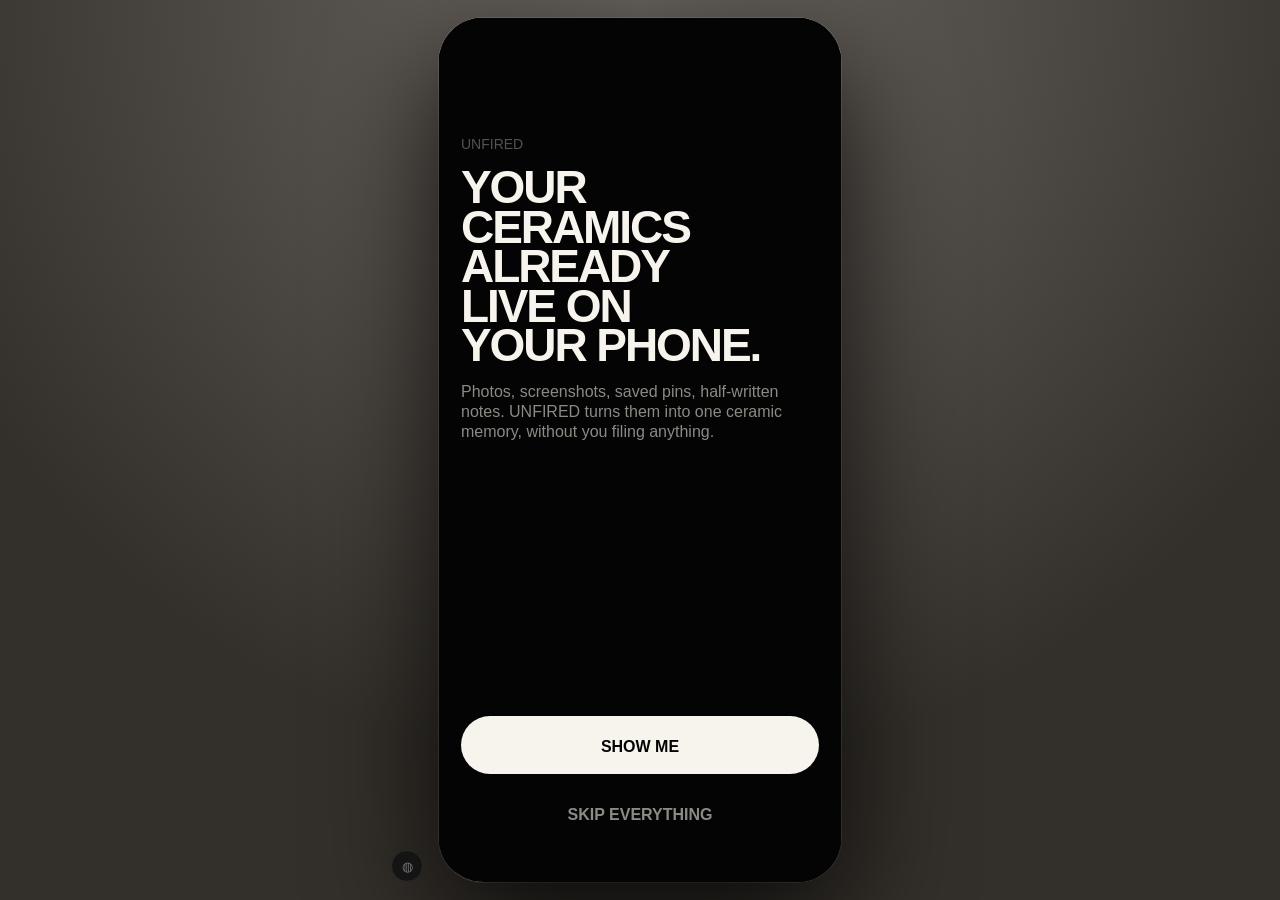
==== commit faf47d18: "App chat, Ask your archive as chat, keyboard everywhere, fixes - Shared chat view (chatui.js) for th" ====
--- a/index.html
+++ b/index.html
@@ -7,6 +7,7 @@
 <meta name="theme-color" content="#000000" />
 <title>UNFIRED</title>
 <link rel="stylesheet" href="css/app.css" />
+<link rel="stylesheet" href="css/chat.css" />
 </head>
 <body>
   <div id="device">
--- a/css/app.css
+++ b/css/app.css
@@ -79,12 +79,29 @@
 .scroll::-webkit-scrollbar{width:0}
 .pad{padding-left:20px;padding-right:20px}
 
-.topbar{padding:calc(var(--safe-t) + 4px) 16px 12px;display:flex;align-items:flex-end;
-  gap:18px;background:linear-gradient(#000 62%,rgba(0,0,0,0));position:relative;z-index:5}
+/* ITEMS / INSIGHTS: floats over the page like the bottom tab bar, with a
+   progressive blur the other way up (5px at the top, none at the bottom
+   edge) under a dark tint, so the words stay readable over scrolled content.
+   The pages start below it. */
+.sb-safe{flex:none;height:var(--safe-t)}
+.topbar{padding:calc(var(--safe-t) + 4px) 16px 36px;display:flex;align-items:flex-end;
+  gap:18px;background:rgba(0,0,0,.01);position:absolute;top:0;left:0;right:0;z-index:40}
+/* darkened: the page colour at 80% over the blur, solid down past the
+   words, then an eased 40px fade below them with no visible edge */
+.topbar::after{content:"";position:absolute;inset:0;z-index:-1;pointer-events:none;opacity:.8;
+  background:linear-gradient(to bottom,var(--bg) calc(100% - 40px),color-mix(in srgb,var(--bg) 82%,transparent) calc(100% - 32px),color-mix(in srgb,var(--bg) 55%,transparent) calc(100% - 22px),color-mix(in srgb,var(--bg) 26%,transparent) calc(100% - 12px),color-mix(in srgb,var(--bg) 8%,transparent) calc(100% - 4px),transparent 100%)}
+.screen .scroll{padding-top:calc(var(--safe-t) + 56px)}
 .navword{font-size:32px;line-height:1;letter-spacing:-1.05px;font-weight:700;
   text-transform:uppercase;color:var(--ink-faint);transition:color .25s var(--ease)}
 .navword.on{color:#f6f4ec}
 .topbar .spacer{flex:1}
+.topbar{flex-wrap:wrap;row-gap:12px}
+.topbar .filters{flex-basis:calc(100% + 32px);margin:0 -16px;padding-bottom:0}
+.screen .scroll.feed{padding-top:calc(var(--safe-t) + 56px + 36px)}
+/* the fade below the bar lets taps through to what's under it */
+.topbar,.logdock{pointer-events:none}
+.topbar>*,.logdock>*{pointer-events:auto}
+.topbar>.pblur,.logdock>.pblur{pointer-events:none}
 .iconbtn{width:40px;height:40px;border-radius:50%;display:grid;place-items:center;
   background:#0e0e0e;border:1px solid #292929;color:#f6f4ec;flex:none}
 .iconbtn svg{width:16px;height:16px}
@@ -93,10 +110,71 @@
 .circlebtn svg{width:24px;height:24px}
 .circlebtn:active{transform:scale(.92)}
 
+/* Progressive blur under the bottom bars: one blurred layer behind the
+   buttons, masked from solid at the bottom edge to clear at the top, so
+   the blur fades from 5px at the bottom to none at the top of the bar. */
+/* Progressive blur without a visible edge (ui.js pblur()): five stacked
+   layers blurred 5 / 3.5 / 2 / 1 / 0.5px, each masked to its own band so
+   the blur strength steps down gradually instead of a 5px copy fading out.
+   .down: strongest at the top (top bars), easing out over the bottom 40px.
+   .up: strongest at the bottom (bottom bars), easing out towards the top. */
+.pblur{position:absolute;inset:0;z-index:-1;pointer-events:none}
+.pblur i{position:absolute;inset:0}
+.pblur i:nth-child(1){-webkit-backdrop-filter:blur(5px);backdrop-filter:blur(5px)}
+.pblur i:nth-child(2){-webkit-backdrop-filter:blur(3.5px);backdrop-filter:blur(3.5px)}
+.pblur i:nth-child(3){-webkit-backdrop-filter:blur(2px);backdrop-filter:blur(2px)}
+.pblur i:nth-child(4){-webkit-backdrop-filter:blur(1px);backdrop-filter:blur(1px)}
+.pblur i:nth-child(5){-webkit-backdrop-filter:blur(.5px);backdrop-filter:blur(.5px)}
+.pblur.down i:nth-child(1){-webkit-mask-image:linear-gradient(to bottom,var(--bg) 0,var(--bg) calc(100% - 40px),transparent calc(100% - 30px));mask-image:linear-gradient(to bottom,var(--bg) 0,var(--bg) calc(100% - 40px),transparent calc(100% - 30px))}
+.pblur.down i:nth-child(2){-webkit-mask-image:linear-gradient(to bottom,transparent calc(100% - 40px),var(--bg) calc(100% - 34px),var(--bg) calc(100% - 28px),transparent calc(100% - 22px));mask-image:linear-gradient(to bottom,transparent calc(100% - 40px),var(--bg) calc(100% - 34px),var(--bg) calc(100% - 28px),transparent calc(100% - 22px))}
+.pblur.down i:nth-child(3){-webkit-mask-image:linear-gradient(to bottom,transparent calc(100% - 32px),var(--bg) calc(100% - 26px),var(--bg) calc(100% - 20px),transparent calc(100% - 14px));mask-image:linear-gradient(to bottom,transparent calc(100% - 32px),var(--bg) calc(100% - 26px),var(--bg) calc(100% - 20px),transparent calc(100% - 14px))}
+.pblur.down i:nth-child(4){-webkit-mask-image:linear-gradient(to bottom,transparent calc(100% - 24px),var(--bg) calc(100% - 18px),var(--bg) calc(100% - 12px),transparent calc(100% - 6px));mask-image:linear-gradient(to bottom,transparent calc(100% - 24px),var(--bg) calc(100% - 18px),var(--bg) calc(100% - 12px),transparent calc(100% - 6px))}
+.pblur.down i:nth-child(5){-webkit-mask-image:linear-gradient(to bottom,transparent calc(100% - 16px),var(--bg) calc(100% - 10px),var(--bg) calc(100% - 4px),transparent 100%);mask-image:linear-gradient(to bottom,transparent calc(100% - 16px),var(--bg) calc(100% - 10px),var(--bg) calc(100% - 4px),transparent 100%)}
+.pblur.up i:nth-child(1){-webkit-mask-image:linear-gradient(to top,var(--bg) 0,var(--bg) 20%,transparent 36%);mask-image:linear-gradient(to top,var(--bg) 0,var(--bg) 20%,transparent 36%)}
+.pblur.up i:nth-child(2){-webkit-mask-image:linear-gradient(to top,transparent 18%,var(--bg) 30%,var(--bg) 40%,transparent 54%);mask-image:linear-gradient(to top,transparent 18%,var(--bg) 30%,var(--bg) 40%,transparent 54%)}
+.pblur.up i:nth-child(3){-webkit-mask-image:linear-gradient(to top,transparent 38%,var(--bg) 50%,var(--bg) 58%,transparent 72%);mask-image:linear-gradient(to top,transparent 38%,var(--bg) 50%,var(--bg) 58%,transparent 72%)}
+.pblur.up i:nth-child(4){-webkit-mask-image:linear-gradient(to top,transparent 56%,var(--bg) 68%,var(--bg) 76%,transparent 88%);mask-image:linear-gradient(to top,transparent 56%,var(--bg) 68%,var(--bg) 76%,transparent 88%)}
+.pblur.up i:nth-child(5){-webkit-mask-image:linear-gradient(to top,transparent 74%,var(--bg) 84%,var(--bg) 92%,transparent 100%);mask-image:linear-gradient(to top,transparent 74%,var(--bg) 84%,var(--bg) 92%,transparent 100%)}
+
+/* the app's iOS keyboard (js/keyboard.js mountKeyboard): slides up over the
+   bottom of the phone when a text field is tapped; the screen and any open
+   layer shrink to sit above it, like iOS */
+/* iOS keyboard keys (js/keyboard.js, Figma 590:8740: 402 x 317). Its three
+   system colours have no match among the app's tokens, so they're kept
+   here, for the keyboard only. */
+.kb{--kb-bg:#232323;--kb-key:#474747;--kb-blue:#0091ff;height:317px;display:flex;flex-direction:column;padding-top:12px;border-radius:27px 27px 0 0;background:var(--kb-bg)}
+.kb-keys{display:flex;flex-direction:column;gap:11px;padding:12px 8.5px 0}
+.kb-row{display:flex;gap:6px}
+.kb-row.in{padding:0 20px}
+.kb-row.third{gap:14.25px}
+.kb-mid{flex:1;display:flex;gap:6px}
+.kb-k{flex:1;min-width:0;height:45px;border-radius:8.5px;background:var(--kb-key);color:var(--ink);
+  font-size:25px;line-height:30px;padding-bottom:3px;display:grid;place-items:center;touch-action:manipulation}
+.kb-k.mod{flex:none;width:44.67px;font-size:18px}
+.kb-k.del{width:45px}
+.kb-k.switch{width:91.67px;font-size:18px;padding-bottom:0}
+.kb-k.ret{flex:none;width:92px;background:var(--kb-blue)}
+.kb-mid.wide .kb-k{font-size:25px}
+.kb-k svg{width:24px;height:24px}
+.kb-k.del svg{width:28px}
+.kb-k.on{background:var(--ink);color:var(--kb-bg)}
+.kb-k.down{filter:brightness(1.5)}
+.kb-foot{height:70px;display:flex;justify-content:space-between;align-items:flex-start;padding:27px 39px 15px 36px}
+.kb-icon{color:var(--ink);opacity:.73;display:grid;place-items:center}
+.kb-icon:first-child svg{width:26.92px;height:26.92px}
+.kb-icon:last-child svg{width:18.87px;height:28.21px}
+.chx-kb.app-kb{position:absolute;left:0;right:0;bottom:0;z-index:95;height:317px;
+  transform:translateY(100%);transition:transform .28s var(--ease)}
+.chx-kb.app-kb.open{transform:none}
+#device .screen,#device .layer{transition:bottom .28s var(--ease)}
+#device.kb-open .screen,#device.kb-open .layer{bottom:317px}
+
 /* ---------- log button (global) ---------- */
-.logdock{position:absolute;left:0;right:0;bottom:0;padding:16px 16px calc(24px + var(--safe-b));
-  display:flex;align-items:center;justify-content:space-between;z-index:40;background:#040404}
-.logbtn{height:58px;padding:4px 30px 0 28px;border-radius:34px;background:var(--paper);
+/* tab bars (Figma 562:8445): near-clear fill + the progressive blur above,
+   floating over the content so it scrolls underneath */
+.logdock{position:absolute;left:0;right:0;bottom:0;padding:12px 16px calc(16px + var(--safe-b));
+  display:flex;align-items:center;justify-content:space-between;z-index:40;background:rgba(0,0,0,.01)}
+.logbtn{height:58px;padding:1px 29px 0;justify-content:center;border-radius:34px;background:var(--paper);
   color:#000;font-size:16px;font-weight:700;letter-spacing:normal;text-transform:uppercase;
   display:flex;align-items:center;gap:8px;box-shadow:0 10px 17px rgba(255,255,255,.13);
   transition:transform .22s var(--ease)}
@@ -122,6 +200,7 @@
 .mkcard.making{background:linear-gradient(180deg,#f6f4ec 23.558%,#7192ff 100%)}
 .mkcard.idea{background:linear-gradient(180deg,#f6f4ec 23.32%,#6ab8ef 100%);
   min-height:210px;justify-content:space-between}
+.mkcard .head{display:flex;flex-direction:column;align-items:center;gap:8px;width:100%}
 .mkcard .status{display:flex;align-items:center;gap:4px}
 .mkcard .status .dot{width:6px;height:6px;border-radius:50%;background:var(--orange);flex:none}
 .mkcard .status svg{width:6.96px;height:6.96px;flex:none}
@@ -134,13 +213,21 @@
 .mkcard .img{width:240px;height:190px;overflow:hidden;flex:none}
 .mkcard .img img{width:100%;height:100%;object-fit:contain}
 .mkcard .acts{display:flex;gap:8px;justify-content:center;padding-top:4px}
-.mkcard .acts button{height:40px;padding:2px 16px 0;border-radius:100px;background:#f6f4ec;
+.mkcard .acts button{height:40px;padding:1px 16px 0;border-radius:100px;background:#f6f4ec;
   border:1px solid var(--line-2);font-size:14px;font-weight:700;text-transform:uppercase;
   color:#040404}
 
 .blk{margin-top:34px}
 .blk-head{display:flex;align-items:center;justify-content:space-between;padding:0 20px 16px}
 .blk-head.act{padding-bottom:8px}
+
+/* Items feed (Figma 562:8203): filters, featured card, tile grid */
+.feed{padding-bottom:110px}
+.feat{padding:0 16px 16px}
+.feat .mkcard{margin-top:0}
+.feat .mkcard.idea{height:210px;min-height:210px;padding:20px}
+.feat .mkcard.idea .sub{display:-webkit-box;-webkit-box-orient:vertical;-webkit-line-clamp:2;overflow:hidden;
+  max-width:none;line-height:normal}
 
 /* ready to post */
 .rtp-row{display:flex;gap:8px;padding:0 20px;overflow-x:auto;scrollbar-width:none}
@@ -205,7 +292,7 @@
 
 .rtp-bottombar{display:flex;gap:8px;justify-content:center;
   padding:8px 12px calc(20px + var(--safe-b))}
-.rtp-bottombar button{height:58px;padding:4px 24px 0;border-radius:100px;background:#0e0e0e;
+.rtp-bottombar button{height:58px;padding:1px 24px 0;border-radius:100px;background:#0e0e0e;
   border:1px solid #292929;font-size:16px;font-weight:700;text-transform:uppercase;
   color:#f6f4ec}
 .rtp-bottombar button.post{background:#FF451A;border-color:#FF451A;color:#040404;box-shadow:0 10px 17px rgba(255,255,255,.13)}
@@ -216,10 +303,27 @@
 .pe-navbtn{width:40px;height:40px;border-radius:29px;background:#0e0e0e;border:1px solid #292929;
   display:grid;place-items:center;flex:none;color:#f6f4ec}
 .pe-navbtn svg{width:16px;height:16px}
-.pe-title{flex:1;min-width:0;text-align:center;padding-top:4px;font-size:20px;font-weight:700;
-  letter-spacing:-.55px;text-transform:uppercase;color:#f6f4ec;
-  white-space:nowrap;overflow:hidden;text-overflow:ellipsis}
-.pe-body{flex:1;min-height:0;overflow-y:auto;padding:12px 16px 0;scrollbar-width:none}
+.pe-title{flex:1;min-width:0;display:flex;flex-direction:column;align-items:center;gap:4px;padding-top:4px;color:#f6f4ec}
+.pe-status{display:flex;align-items:center;gap:4px;font-size:12px;text-transform:uppercase}
+.pe-status .ic{width:8px;height:8px;display:grid;place-items:center}
+.pe-status .ic svg{width:7px;height:7px}
+.pe-name{font-size:24px;font-weight:500;letter-spacing:-.55px;text-transform:capitalize;white-space:nowrap;
+  overflow:hidden;text-overflow:ellipsis;max-width:100%}
+.pe-tabs{display:flex;margin:16px 16px 0;padding:2px;border-radius:100px;background:#181818;flex:none}
+.pe-tab{flex:1;height:40px;padding-top:1px;border-radius:100px;font-size:14px;font-weight:700;
+  letter-spacing:-.14px;text-transform:uppercase;color:#54524e}
+.pe-tab.on{background:#f4f2ec;color:#040404}
+.pe-slot{flex:1;min-height:0;display:flex;flex-direction:column}
+.pe-tiles{display:flex;gap:8px;padding:5px 0 32px;flex-wrap:wrap}
+.pe-tile{width:100px;height:100px;border-radius:29px;background:#0e0e0e;border:1px solid #292929;
+  overflow:hidden;display:grid;place-items:center;color:#f6f4ec;flex:none;position:relative}
+.pe-tile img{position:absolute;inset:0;width:100%;height:100%;object-fit:cover}
+.pe-tile.add svg{width:24px;height:24px}
+.pe-tile.on{border-color:#ff4b18}
+.pe-body.pv{display:flex;flex-direction:column;align-items:center}
+.pe-body.pv .pv-art{flex:none;height:auto}
+.pe-body.pv .pv-art img{width:100%;height:auto;max-height:none}
+.pe-body{flex:1;min-height:0;overflow-y:auto;padding:12px 16px calc(98px + var(--safe-b));scrollbar-width:none}
 .pe-body::-webkit-scrollbar{display:none}
 .pe-imgwrap{padding-bottom:16px}
 .pe-img{position:relative;height:441px;overflow:hidden}
@@ -244,17 +348,18 @@
 .pe-swatches{display:flex;justify-content:space-between;padding-bottom:32px}
 .pe-sw{width:40px;height:40px;border-radius:12px;border:1px solid #292929;flex:none}
 .pe-sw.on{border:2px solid #FF451A}
-.pe-caption{display:block;width:100%;height:120px;padding:16px;border-radius:24px;background:#181818;
-  font-size:16px;line-height:18px;color:#f6f4ec;resize:none;margin-bottom:32px}
+.pe-caption{display:block;width:100%;padding:0;background:none;border:0;outline:none;
+  font-size:24px;line-height:26px;font-weight:500;color:#f4f2ec;caret-color:#ff451a;resize:none;
+  margin-bottom:32px;overflow:hidden}
 .pe-caption::placeholder{color:#54524e}
 .pe-piece{padding-bottom:32px}
 .pe-piece > div{padding-top:8px}
-.pe-bottom{display:flex;align-items:center;justify-content:space-between;flex:none;
-  padding:16px 16px calc(24px + var(--safe-b))}
+.pe-bottom{position:absolute;left:0;right:0;bottom:0;z-index:5;display:flex;align-items:center;
+  justify-content:space-between;padding:16px 16px calc(24px + var(--safe-b));background:rgba(0,0,0,.01)}
 .pe-regen{width:58px;height:58px;border-radius:29px;background:#0e0e0e;border:1px solid #292929;
   display:grid;place-items:center;color:#f6f4ec;flex:none}
 .pe-regen svg{width:24px;height:24px}
-.pe-btn{height:58px;padding:4px 24px 0;border-radius:100px;font-size:16px;font-weight:700;
+.pe-btn{height:58px;padding:1px 24px 0;border-radius:100px;font-size:16px;font-weight:700;
   text-transform:uppercase;color:#040404}
 .pe-btn.paper{background:#f6f4ec;box-shadow:0 10px 17px rgba(255,255,255,.13)}
 .pe-btn.accent{background:#FF451A;box-shadow:0 10px 17px rgba(255,255,255,.13)}
@@ -272,7 +377,7 @@
 .rtp-sect-sub{margin-top:8px;font-size:16px;line-height:15.95px;letter-spacing:.22px;color:#54524e}
 
 /* filters */
-.filters{display:flex;gap:20px;padding:0 20px 16px;overflow-x:auto;scrollbar-width:none}
+.filters{display:flex;gap:20px;padding:0 16px 16px;overflow-x:auto;scrollbar-width:none}
 .filters::-webkit-scrollbar{display:none}
 .filters button{font-size:16px;font-weight:700;letter-spacing:-.14px;color:var(--ink-faint);
   text-transform:uppercase;white-space:nowrap}
@@ -304,6 +409,9 @@
   font-size:16px;font-weight:400;line-height:15.95px;letter-spacing:.22px}
 .arch.fin .obj img{width:100%;height:100%;object-fit:contain}
 .arch.fin .info{display:flex;flex-direction:column;gap:8px}
+/* making: the cutout on the card's gradient, dark text */
+.arch.fin.mk{color:#040404}
+.arch.fin.mk .st{color:#040404}
 
 /* idea with a photo -- photo bleeds full-card, dim layer, title overlaid.
    .bgimg/.dim are deliberately not named .ph/.scrim -- both those class
@@ -505,7 +613,7 @@
    matches the LOG button (.logbtn): 16px/700 uppercase, inherited font
    stack, normal tracking -- only the colour differs (light on the dark
    surface here vs dark on paper there). */
-.regen-plan{display:flex;height:58px;padding:2px 24px 0;justify-content:center;align-items:center;
+.regen-plan{display:flex;height:58px;padding:1px 24px 0;justify-content:center;align-items:center;
   margin:16px 0 32px;border-radius:29px;border:1px solid var(--line-2);background:#0E0E0E;
   font-size:16px;font-weight:700;letter-spacing:normal;text-transform:uppercase;color:#F6F4EC}
 
@@ -546,10 +654,114 @@
 .att-cell .x{position:absolute;top:6px;right:6px;width:20px;height:20px;border-radius:50%;
   background:rgba(0,0,0,.66);display:grid;place-items:center;font-size:11px}
 
+/* ---------- piece card (Figma 562:8202 idea / 562:8712 making / 562:9354 finished) ---------- */
+.cx{padding-bottom:32px}
+.cx-in{position:relative;display:flex;flex-direction:column;align-items:center;overflow:hidden;
+  padding-bottom:16px;border-radius:0 0 48px 48px;color:#040404}
+.cx-in.compact{padding-bottom:42px}
+.cx-in.dark{background:#040404;color:#f6f4ec}
+.cx-in.photo{color:#f6f4ec}
+.cx-photo{position:absolute;inset:0}
+.cx-photo img{width:100%;height:100%;object-fit:cover}
+.cx-dim{position:absolute;inset:0;background:linear-gradient(0deg,rgba(0,0,0,.95) -23%,rgba(0,0,0,0) 100%)}
+.cx .ch-statusbar{position:relative;width:100%;display:flex;justify-content:space-between;align-items:center;
+  padding:calc(var(--safe-t) + 6px) 20px 0;font-size:15px;font-weight:600;color:inherit;height:calc(var(--safe-t) + 50px)}
+.cx .ch-statusbar .icons{display:flex;align-items:center;gap:5px}
+.cx .ch-statusbar .bars{display:flex;align-items:flex-end;gap:1.5px;height:10px}
+.cx .ch-statusbar .bars i{display:block;width:3px;background:currentColor;border-radius:1px}
+.cx .ch-statusbar .bars i:nth-child(1){height:4px}
+.cx .ch-statusbar .bars i:nth-child(2){height:6px}
+.cx .ch-statusbar .bars i:nth-child(3){height:8px}
+.cx .ch-statusbar .bars i:nth-child(4){height:10px}
+.cx .ch-statusbar .wifi{width:15px;height:11px;display:block}
+.cx .ch-statusbar .batt{width:24px;height:11px;border:1.3px solid currentColor;border-radius:3px;padding:1px;display:flex}
+.cx .ch-statusbar .batt i{display:block;flex:1;background:currentColor;border-radius:1px}
+.cx-top{position:relative;width:100%;display:flex;align-items:center;justify-content:space-between;
+  gap:8px;padding:8px 16px 4px}
+.cx-btn{width:40px;height:40px;border-radius:50%;flex:none;display:grid;place-items:center;
+  background:#f6f4ec;border:1px solid #292929;color:#040404}
+.cx-in.dark .cx-btn{background:#0e0e0e;color:#f6f4ec}
+.cx-btn svg{width:16px;height:16px}
+.cx-title{flex:1;min-width:0;display:flex;flex-direction:column;align-items:center;gap:4px;padding-top:4px}
+.cx-status{display:flex;align-items:center;gap:4px;font-size:12px;text-transform:uppercase;line-height:12px}
+.cx-status .ic{width:8px;height:8px;display:grid;place-items:center;padding-bottom:1px}
+.cx-status .ic svg{width:7px;height:7px}
+.cx-status.making{color:#ff451a}
+.cx-status .dot{width:6px;height:6px;border-radius:50%;background:#ff451a}
+.cx-t{font-size:24px;font-weight:500;letter-spacing:-.55px;line-height:24px;
+  padding:4px 0;margin:-4px 0;  /* room for descenders; the line still counts as 24px */
+  text-align:center;
+  max-width:100%;overflow:hidden;text-overflow:ellipsis;white-space:nowrap;outline:none}
+.cx-t:focus{white-space:normal}
+.cx-hero{position:relative;width:100%;min-height:210px;padding:12px 20px 0;display:flex;
+  align-items:center;justify-content:center}
+.cx-hero img{width:218px;height:190px;object-fit:contain}
+
+/* paper row under the header: STUDIO MODE switch / READY TO POST */
+.cx-row{padding:0 16px 32px}
+.cx-box{width:100%;display:flex;align-items:center;gap:4px;padding:16px;border-radius:24px;
+  background:#f6f4ec;color:#040404;text-align:left}
+.cx-box-tx{flex:1;min-width:0;display:flex;flex-direction:column;gap:4px}
+.cx-box-t{font-size:16px;font-weight:700;text-transform:uppercase}
+.cx-box-s{font-size:12px}
+.cx-go{width:40px;height:40px;border-radius:50%;border:1px solid #292929;display:grid;place-items:center;flex:none}
+.cx-go svg{width:16px;height:16px}
+.sw{height:40px;border-radius:100px;padding:2px 16px 2px 2px;display:flex;align-items:center;gap:10px;
+  background:#0e0e0e;flex:none}
+.sw-k{width:36px;height:36px;border-radius:100px;background:#f6f4ec}
+.sw-t{padding-top:2px;font-size:14px;font-weight:700;text-transform:uppercase;color:#54524e}
+.sw.on{flex-direction:row-reverse;padding:2px 2px 2px 16px;background:#ff451a}
+.sw.on .sw-t{color:#f6f4ec}
+
+/* sections: PLAN / LOG / CHATS with SHOW-HIDE */
+.sx{padding:0 16px 32px}
+.sx.open{padding-bottom:16px}
+.sx.open.log{padding-bottom:0}
+.sx-h{display:flex;align-items:center;justify-content:space-between}
+.sx.open .sx-h{padding-bottom:16px}
+.sx-t{font-size:24px;font-weight:700;letter-spacing:-.55px;text-transform:uppercase;color:#f6f4ec}
+.sx-tog{font-size:16px;font-weight:500;text-transform:uppercase;color:#f6f4ec}
+.sx > [hidden]{display:none}
+.sx .bubbles{margin-top:0}
+.pl-box{display:flex;flex-direction:column;align-items:flex-start;gap:12px;padding:16px;border-radius:24px;
+  margin-bottom:16px}
+.pl-text{width:100%;font-size:16px;line-height:18px;color:#040404;white-space:pre-wrap;outline:none}
+.pl-text:empty:before{content:attr(data-ph);color:#54524e}
+.pl-regen{height:40px;padding:1px 16px 0;border-radius:100px;background:#f6f4ec;border:1px solid #292929;
+  font-size:14px;font-weight:700;text-transform:uppercase;color:#040404}
+
+/* LOG: the Log screen's typing area, minimal height */
+.lg{min-height:127px;padding-bottom:16px;cursor:text}
+.lg-ph{font-size:64px;font-weight:700;line-height:55.04px;letter-spacing:-2.88px;text-transform:uppercase;
+  color:#54524e;padding-bottom:16px}
+.lg-ph[hidden]{display:none}
+.lg-text{font-size:24px;line-height:26px;font-weight:500;color:#f4f2ec;caret-color:#ff451a;outline:none;
+  min-height:26px;padding-bottom:16px}
+.lg-ph:not([hidden]) + .lg-text{height:0;min-height:0;padding:0;overflow:hidden}
+/* photos but no words yet: the tiles sit right under LOG */
+.lg-text:empty:not(:focus){min-height:0;padding:0}
+.lg-att{display:flex;gap:12px;flex-wrap:wrap;padding-top:5px}
+.lg-att[hidden]{display:none}
+.lg-att .att{margin:0}
+
+/* bottom bar: main action · + · mic · chat */
+.cb-round{width:58px;height:58px;border-radius:50%;background:#0e0e0e;border:1px solid #292929;
+  color:#f6f4ec;display:grid;place-items:center;flex:none;position:relative}
+.cb-round svg{width:24px;height:24px}
+.cb-round[aria-label="Voice"] svg{width:22px;height:22px}
+.cb-media{display:flex;gap:8px;flex:none}
+.cb-round.rec{background:#ff451a;border-color:#ff451a;color:#040404}
+.cb-round.rec svg{width:20px;height:20px}
+.cb-round.rec::after{content:"";position:absolute;inset:-9px;border-radius:50%;
+  border:2px solid rgba(255,69,26,.45);animation:ring 1.5s infinite}
+
 /* piece card bottom bar, per state (Figma 493:19500 / 493:18702 / 493:19297);
    buttons reuse the post Edit screen's .pe-regen / .pe-btn */
-.card-bar{display:flex;align-items:center;justify-content:space-between;gap:8px;flex:none;
-  padding:16px 16px calc(24px + var(--safe-b));background:var(--bg);container-type:inline-size}
+.card-bar{position:absolute;left:0;right:0;bottom:0;z-index:5;display:flex;align-items:center;
+  justify-content:space-between;gap:8px;padding:16px 16px calc(24px + var(--safe-b));
+  background:rgba(0,0,0,.01);container-type:inline-size}
+/* room at the end of the page so the last content clears the floating bar */
+.scroll.under-bar{padding-bottom:calc(98px + var(--safe-b))}
 /* Figma's 24px side padding on the 402px frame; eases down on narrower
    phones so labels stay on one line instead of wrapping. */
 .card-bar .pe-btn{white-space:nowrap;
@@ -623,7 +835,7 @@
   color:var(--ink-dim)}
 
 /* large pill (Items LOG / card bar / Edit): accent default, .paper, .ghost = dark */
-.bigact{margin:26px 20px 0;height:58px;border-radius:100px;padding:4px 24px 0;background:#FF451A;color:#040404;
+.bigact{margin:26px 20px 0;height:58px;border-radius:100px;padding:1px 24px 0;background:#FF451A;color:#040404;
   width:calc(100% - 40px);font-size:16px;font-weight:700;letter-spacing:normal;
   text-transform:uppercase;display:flex;align-items:center;justify-content:center;gap:10px;
   box-shadow:0 10px 17px rgba(255,255,255,.13)}
@@ -657,40 +869,112 @@
 .capture{position:absolute;inset:0;background:#040404;display:flex;flex-direction:column;
   transform:translateY(100%);transition:transform .34s var(--ease)}
 .capture.in{transform:translateY(0)}
-/* Log screen, Figma 494:23392 / 23423 / 23454 / 23482 / 23512 */
-.capture .ctop{padding:8px 16px 4px;display:flex;justify-content:flex-end}
-.capture .cmid{flex:1;min-height:0;display:flex;flex-direction:column;justify-content:center;
-  padding:0 22px;cursor:text}
+/* Log screen, Figma 540:21406 */
+.capture .ctop{padding:8px 16px 4px;display:flex;justify-content:space-between;align-items:center}
+.capture .cback,.capture .cmenu{border-radius:50%;background:#0e0e0e;border:1px solid #292929;color:#f6f4ec;
+  display:grid;place-items:center;flex:none}
+.capture .cback{width:44px;height:44px}
+.capture .cmenu{width:40px;height:40px}
+.capture .cback svg,.capture .cmenu svg{width:16px;height:16px}
+.capture .cmid{flex:1;min-height:0;display:flex;flex-direction:column;padding:40px 16px 20px;cursor:text}
 .capture .prompt{font-size:64px;font-weight:700;line-height:55.04px;letter-spacing:-2.88px;
-  text-transform:uppercase;color:#54524e;margin-bottom:20px}
+  text-transform:uppercase;color:#54524e}
+.capture .prompt[hidden]{display:none}
 .capture .live{font-size:26px;line-height:29.64px;letter-spacing:-.78px;font-weight:500;color:#f4f2ec;
-  min-height:120px;max-height:44vh;overflow-y:auto;outline:none}
-/* empty: one caret line, so LOG A NOTE sits centred like the Figma frame */
-.capture .live:empty{min-height:30px}
+  min-height:30px;max-height:100%;overflow-y:auto;outline:none;caret-color:#ff451a}
+/* title showing = nothing typed and not focused: no empty line under it */
+.capture .prompt:not([hidden]) + .live{height:0;min-height:0}
 .capture .cbot{flex:none}
-.capture .crow{display:flex;align-items:center;gap:8px;padding:16px 16px calc(16px + var(--safe-b))}
+.capture .crow{display:flex;align-items:center;gap:12px;padding:12px 16px calc(12px + var(--safe-b))}
+.capture .cmedia{display:flex;gap:8px;flex:none}
 .capture .cround{width:58px;height:58px;border-radius:50%;background:#0e0e0e;border:1px solid #292929;
   color:#f6f4ec;display:grid;place-items:center;flex:none}
 .capture .cround svg{width:24px;height:24px}
-/* mic: dark round like "+", orange while listening (the pulsing ring is the
-   existing recording animation) */
+/* mic: dark round like "+"; while listening a flat orange button with a
+   stop square, and the pulsing ring */
 .mic{width:58px;height:58px;border-radius:50%;background:#0e0e0e;border:1px solid #292929;color:#f6f4ec;
   display:grid;place-items:center;flex:none;position:relative;transition:transform .2s var(--ease)}
-.mic.rec{background:#FF451A;color:#f6f4ec}
+.mic.rec{background:#ff451a;border-color:#ff451a;color:#040404}
+.mic.rec svg{width:20px;height:20px}
 .mic.rec::after{content:"";position:absolute;inset:-9px;border-radius:50%;
   border:2px solid rgba(255,69,26,.45);animation:ring 1.5s infinite}
 @keyframes ring{0%{transform:scale(.9);opacity:1}100%{transform:scale(1.28);opacity:0}}
 .mic svg{width:22px;height:22px}
-.capture .send{flex:1;min-width:0;height:58px;border-radius:100px;padding:4px 30px 0;background:#f6f4ec;
-  color:#040404;font-size:16px;font-weight:700;letter-spacing:normal;text-transform:uppercase;
-  opacity:.28;pointer-events:none;transition:opacity .25s}
-.capture .send.on{opacity:1;pointer-events:auto}
-.attachrow{display:flex;gap:8px;padding:0 16px;overflow-x:auto;scrollbar-width:none}
+.capture .send{flex:1;min-width:0;height:58px;border-radius:100px;padding:1px 30px 0;background:#f6f4ec;
+  color:#040404;font-size:16px;font-weight:700;letter-spacing:normal;text-transform:uppercase}
+.capture .send:not(.on){cursor:default}
+.attachrow{display:flex;gap:12px;padding:6px 16px 0;overflow-x:auto;scrollbar-width:none}
 .attachrow::-webkit-scrollbar{display:none}
 .attachrow[hidden]{display:none}
-.att{border-radius:29px;overflow:hidden;position:relative;width:100px;height:100px;flex:none;
-  background:#0e0e0e;border:1px solid #292929}
-.att img{width:100%;height:100%;object-fit:cover;position:absolute;inset:0}
+/* 100px tile, image inset to r28 inside the r29 border; x badge on the corner */
+.att{border-radius:29px;position:relative;width:100px;height:100px;flex:none;
+  background:#0e0e0e;border:1px solid #292929;margin:5px 5px 0 0}
+.att .ph{position:absolute;inset:0;border-radius:28px;overflow:hidden}
+.att .ph img{width:100%;height:100%;object-fit:cover}
+.att .x{position:absolute;top:-5px;right:-5px;width:24px;height:24px;border-radius:50%;
+  background:#0e0e0e;border:1px solid #292929;color:#f6f4ec;display:grid;place-items:center}
+.att .x svg{width:16px;height:16px}
+.att .vid{position:absolute;left:10px;bottom:10px;width:22px;height:22px;border-radius:50%;
+  background:rgba(4,4,4,.6);color:#f6f4ec;display:grid;place-items:center}
+.att .vid svg{width:10px;height:10px}
+
+/* ---------- add media: popover, gallery, camera (media.js) ---------- */
+.mp-catch{position:absolute;inset:0;z-index:5}
+.mp-pop{position:absolute;z-index:6;width:240px;padding:16px 24px;border-radius:24px;
+  background:#181818;border:1px solid #292929;display:flex;flex-direction:column;
+  opacity:0;transform:translateY(6px) scale(.97);transform-origin:bottom right;
+  transition:opacity .18s,transform .18s var(--ease)}
+.mp-pop.in{opacity:1;transform:none}
+.mp-pop.below{transform:translateY(-6px) scale(.97);transform-origin:top right}
+.mp-pop.below.in{transform:none}
+.mp-pop button{height:40px;padding-top:3px;text-align:left;font-size:16px;font-weight:700;
+  text-transform:uppercase;color:#f6f4ec}
+.mp-panel{position:absolute;z-index:6;left:8px;right:8px;bottom:calc(8px + var(--safe-b));
+  height:min(480px,calc(100% - 180px));border-radius:44px;background:#181818;overflow:hidden;
+  box-shadow:0 -20px 60px rgba(0,0,0,.6);transform:translateY(calc(100% + 16px));
+  transition:transform .32s var(--ease)}
+.mp-panel.in{transform:none}
+/* photos run under the floating buttons to the panel's edge (Figma) */
+.mp-scroll{position:absolute;inset:0;overflow-y:auto;scrollbar-width:none}
+.mp-scroll::-webkit-scrollbar{display:none}
+.mp-grid{display:grid;grid-template-columns:repeat(3,1fr);gap:2px}
+.mp-tile{position:relative;aspect-ratio:1;background:#111;border-radius:2px;overflow:hidden}
+.mp-tile img{position:absolute;inset:0;width:100%;height:100%;object-fit:cover}
+.mp-badge{position:absolute;right:4px;bottom:4px;width:20px;height:20px;border-radius:50%;
+  background:#ff451a;border:1px solid #f6f4ec;color:#f6f4ec;font-size:11px;font-weight:700;
+  display:none;place-items:center;line-height:1}
+.mp-tile.on .mp-badge{display:grid}
+.mp-dur{position:absolute;left:6px;bottom:6px;display:flex;align-items:center;gap:3px;
+  font-size:11px;font-weight:700;color:#f6f4ec;text-shadow:0 1px 3px rgba(0,0,0,.6)}
+.mp-dur i{display:grid;width:10px;height:10px}
+.mp-bar{position:absolute;left:0;right:0;bottom:0;padding:0 16px 16px;display:flex;
+  align-items:center;justify-content:space-between}
+.mp-bar.end{align-items:flex-end}
+.mp-round{width:58px;height:58px;border-radius:50%;background:#0e0e0e;border:1px solid #292929;
+  color:#f6f4ec;display:grid;place-items:center;flex:none}
+.mp-round svg{width:24px;height:24px}
+.mp-pill{height:58px;padding:1px 30px 0;border-radius:29px;background:#0e0e0e;border:1px solid #292929;
+  color:#f6f4ec;font-size:16px;font-weight:700;text-transform:uppercase;white-space:nowrap}
+.mp-pill.accent{background:#ff451a;border-color:#ff451a;color:#040404}
+.mp-view{position:absolute;inset:0;border-radius:30px;overflow:hidden}
+.mp-view img{width:100%;height:100%;object-fit:cover}
+.mp-view::after{content:"";position:absolute;inset:0;background:#fff;opacity:0;pointer-events:none}
+.mp-view.flash::after{animation:mpflash .2s}
+@keyframes mpflash{0%{opacity:.8}100%{opacity:0}}
+.mp-shutter{width:80px;height:80px;border-radius:50%;border:2px solid #f6f4ec;display:grid;place-items:center}
+.mp-shutter i{width:72px;height:72px;border-radius:50%;background:#f6f4ec}
+/* video: recording turns the shutter into an orange rounded square */
+.mp-shutter i{transition:all .2s var(--ease)}
+.mp-shutter.rec i{width:32px;height:32px;border-radius:8px;background:#ff451a}
+.mp-timer{position:absolute;top:16px;left:50%;transform:translateX(-50%);z-index:2;padding:6px 12px 4px;
+  border-radius:100px;background:#ff451a;color:#f6f4ec;font-size:14px;font-weight:700}
+.mp-timer[hidden]{display:none}
+/* camera options: switch camera + flash, stacked above the "···" (12px apart) */
+.mp-extra{position:absolute;right:16px;bottom:86px;z-index:2;display:flex;flex-direction:column;gap:12px;
+  opacity:0;transform:translateY(12px);pointer-events:none;transition:opacity .2s,transform .2s var(--ease)}
+.mp-extra.in{opacity:1;transform:none;pointer-events:auto}
+.mp-view.flip img{animation:mpflip .4s var(--ease)}
+@keyframes mpflip{50%{transform:scaleX(0);filter:blur(6px)}}
 .chat-sys{align-self:center;text-align:center;font-size:12px;text-transform:uppercase;padding:6px 0}
 
 /* ---------- toasts ---------- */
@@ -737,59 +1021,60 @@
 .empty .h-big{margin-bottom:12px}
 
 /* ---------- insights ---------- */
-.ins{margin:0 20px 8px;border-radius:48px;padding:20px;position:relative;overflow:hidden;
-  min-height:212px;display:flex;flex-direction:column;justify-content:space-between}
-.ins .note{font-size:16px;line-height:18px;margin-top:12px;opacity:.72;max-width:88%}
+.ins{margin:0 16px 8px;border-radius:48px;padding:24px;position:relative;overflow:hidden;
+  min-height:212px;display:flex;flex-direction:column;justify-content:flex-start}
+/* Figma 583:8265: sentence-case headline, 32px medium */
+.ins-t{font-size:32px;line-height:30px;font-weight:500;letter-spacing:-1.05px;margin:0}
+.ins .note{font-size:16px;line-height:18px;margin-top:12px;opacity:.72}
+.ins.orange .note{opacity:1}
+.ins.short{min-height:0}
 .ins .act{margin-top:18px;align-self:flex-start;display:inline-flex;align-items:center;height:40px;
-  border-radius:100px;padding:2px 16px 0;font-size:14px;font-weight:700;letter-spacing:normal;text-transform:uppercase}
-.ins.dark{background:#0E0E0E;border:1px solid var(--line)}
-.ins.dark .act{background:var(--paper);color:#000}
-.ins.acid{background:var(--acid);color:#000}
-.ins.acid .act{background:#000;color:#fff}
-.ins.blue{background:var(--blue);color:#fff}
-.ins.blue .act{background:#fff;color:#000}
-.ins.orange{background:var(--orange);color:#fff}
-.ins.orange .act{background:#000;color:#fff}
-.ins.paper{background:var(--paper);color:#000}
-.ins.paper .act{background:#000;color:#fff}
+  border-radius:100px;padding:1px 16px 0;font-size:14px;font-weight:700;letter-spacing:normal;text-transform:uppercase}
+.ins.dark{background:#0e0e0e;border:1px solid #292929;color:#f6f4ec}
+.ins.dark .act{background:#f6f4ec;color:#040404}
+.ins.acid{background:#d6ff2e;color:#040404}
+.ins.acid .act{background:#040404;color:#f6f4ec}
+.ins.blue{background:#2b36ff;color:#f6f4ec}
+.ins.blue .act{background:#f6f4ec;color:#040404}
+.ins.orange{background:#ff4a17;color:#f6f4ec}
+.ins.orange .act{background:#040404;color:#f6f4ec}
+.ins.paper{background:#f6f4ec;color:#040404}
+.ins.paper .act{background:#040404;color:#f6f4ec}
+.ins-foot{padding:28px 16px 20px;font-size:14px;line-height:18.2px;letter-spacing:.22px;color:#54524e}
+.bars{display:flex;align-items:flex-end;gap:1.5px;height:10px}
 .bars{display:flex;align-items:flex-end;gap:5px;height:74px;margin-top:16px}
 .bars i{flex:1;background:currentColor;opacity:.28;border-radius:3px 3px 0 0;min-height:3px}
 .bars i.hi{opacity:1}
 .barlab{display:flex;gap:5px;margin-top:7px}
 .barlab span{flex:1;font-size:12px;letter-spacing:normal;text-align:center;opacity:.55;
   text-transform:uppercase}
-.tech{display:flex;flex-wrap:wrap;gap:7px;margin-top:16px}
+.tech{display:flex;flex-wrap:wrap;gap:4px 8px;margin-top:16px}
 /* technique chips: same type as the Items screen's NEW CHAT / STUDIO MODE
    chips (14px bold uppercase, upright); the top one is filled, its text
    taking the panel's own background colour (--ins-bg) so it stays legible */
-.tech .chip{display:inline-flex;align-items:center;height:40px;padding:2px 16px 0;border-radius:100px;
+.tech .chip{display:inline-flex;align-items:center;height:40px;padding:1px 16px 0;border-radius:100px;
   border:1px solid currentColor;font-size:14px;font-weight:700;font-style:normal;
   letter-spacing:normal;text-transform:uppercase;opacity:.75}
 
-.evo{display:flex;align-items:flex-end;gap:10px;margin-top:18px;height:70px}
-.evo i{flex:1;border-radius:50% 50% 4px 4px;background:currentColor;opacity:.75}
+.evo{display:flex;align-items:flex-end;gap:10px;margin-top:18px;height:74px}
+.evo i{flex:1;border-radius:999px 999px 4px 4px;background:currentColor;opacity:.4}
+.evo i.lit{opacity:.85}
 
 /* ---------- discover ---------- */
 .disc{position:absolute;inset:0;display:flex;flex-direction:column;background:#050505}
 .stage{flex:1;position:relative;overflow:hidden}
-.dcard{position:absolute;left:20px;right:20px;top:8px;bottom:22px;border-radius:30px;
-  overflow:hidden;background:#101010;border:1px solid var(--line-2);
-  display:flex;flex-direction:column;justify-content:flex-end;will-change:transform;
-  box-shadow:0 26px 60px rgba(0,0,0,.6)}
+.dcard{position:absolute;left:20px;right:20px;top:8px;bottom:22px;border-radius:48px;
+  overflow:hidden;display:flex;flex-direction:column;justify-content:flex-start;will-change:transform}
 .dcard .dbg{position:absolute;inset:0}
-.dcard .dbg img{width:100%;height:100%;object-fit:contain;padding:26px 26px 140px;
-  filter:drop-shadow(0 24px 40px rgba(0,0,0,.6))}
-.dcard .dtx{position:relative;padding:22px;background:linear-gradient(rgba(0,0,0,0),rgba(0,0,0,.86) 42%)}
-.dcard .why{font-size:14px;line-height:1.3;letter-spacing:.22px;color:var(--ink-dim);margin-top:9px}
-.dcard .stamp{position:absolute;top:22px;left:22px;border:2px solid;border-radius:12px;
+.dcard .dbg img{width:100%;height:100%;object-fit:contain;padding:190px 26px 26px}
+/* text at the top, on the paper part -- like the Items idea card */
+.dcard .dtx{position:relative;padding:28px 22px 0;text-align:center;color:#040404}
+.dcard .why{font-size:16px;line-height:16px;color:#040404;margin-top:8px}
+.dcard .stamp{position:absolute;bottom:28px;left:22px;border:2px solid;border-radius:12px;
   padding:7px 12px;font-size:14px;font-weight:700;letter-spacing:normal;text-transform:uppercase;opacity:0;
   transform:rotate(-9deg)}
 .dcard .stamp.yes{color:var(--acid)}
 .dcard .stamp.no{right:22px;left:auto;color:var(--orange);transform:rotate(9deg)}
-.dcard.g1 .dbg{background:linear-gradient(150deg,#2B36FF,#00E2FF)}
-.dcard.g2 .dbg{background:linear-gradient(150deg,#FF4A17,#D6FF2E)}
-.dcard.g3 .dbg{background:linear-gradient(150deg,#0E0E0E,#2A2A2A)}
-.dcard.g4 .dbg{background:linear-gradient(150deg,#FF7BB0,#2B36FF)}
 .dactions{flex:none;display:flex;gap:14px;justify-content:center;align-items:center;
   padding:0 20px calc(18px + var(--safe-b))}
 .dact{width:58px;height:58px;border-radius:50%;display:grid;place-items:center;
@@ -798,29 +1083,25 @@
 .dact.big{background:#FF451A;color:#040404;border:0}
 .dact:active{transform:scale(.9)}
 
-/* ---------- collide ---------- */
-.collide{position:absolute;inset:0;background:#000;overflow:hidden;display:flex;
-  flex-direction:column}
-.cstage{flex:1;position:relative}
-.cchip{position:absolute;width:132px;border-radius:20px;overflow:hidden;background:#121212;
-  border:1px solid var(--line-2);padding:10px;transition:transform .75s var(--ease),opacity .4s}
-.cchip img{width:100%;height:86px;object-fit:contain}
-.cchip .n{font-size:20px;font-weight:500;letter-spacing:-.4px;
-  margin-top:7px;line-height:20px}
-.flash{position:absolute;inset:0;background:radial-gradient(circle at 50% 46%,#fff,transparent 62%);
-  opacity:0;pointer-events:none}
-.flash.go{animation:fl .6s var(--ease)}
-@keyframes fl{0%{opacity:0}22%{opacity:.92}100%{opacity:0}}
-.cresult{position:absolute;inset:0;padding:calc(var(--safe-t) + 74px) 20px 20px;overflow-y:auto;
-  opacity:0;transform:translateY(16px);transition:all .5s var(--ease);pointer-events:none}
-.cresult.in{opacity:1;transform:none;pointer-events:auto}
-.cformula{display:flex;align-items:center;gap:9px;flex-wrap:wrap;margin-bottom:20px}
-.cformula .f{font-size:14px;letter-spacing:.22px;border:1px solid var(--line-2);
-  border-radius:14px;padding:7px 10px}
-.cformula .x{color:var(--ink-faint)}
-.gradpanel{border-radius:26px;padding:22px;
-  background:linear-gradient(140deg,#2B36FF,#7A2BFF 46%,#FF4A17);position:relative;overflow:hidden}
-.gradpanel p{font-size:16px;line-height:18px;margin:14px 0 0}
+/* ---------- collide (built from the Items + piece card parts) ---------- */
+.collide{position:absolute;inset:0;background:#040404;display:flex;flex-direction:column}
+.cx-btn.ghost{visibility:hidden}
+.cl-stage{padding:0 16px 16px}
+.cl-row{display:flex;gap:8px}
+.cl-row .arch:is(.fin,.spot,.bleed){width:auto;flex:1 1 0;min-width:0;transition:transform .42s var(--ease),opacity .42s}
+.cl-row.n3 .arch{height:170px;padding:12px}
+.cl-row.n3 .arch .t{font-size:16px;line-height:17px}
+.cl-stage .cl-row{opacity:0;transform:translateY(8px);transition:opacity .3s,transform .3s var(--ease)}
+.cl-stage .cl-row.in{opacity:1;transform:none}
+.cl-head{display:flex;flex-direction:column;align-items:center;gap:4px;transition:opacity .18s}
+.cl-head.out{opacity:0}
+.cl-why{position:relative;padding:8px 24px 0;font-size:16px;line-height:normal;text-align:center;color:#040404;
+  animation:clwhy .35s var(--ease)}
+.cl-why[hidden]{display:none}
+@keyframes clwhy{from{opacity:0;transform:translateY(-4px)}to{opacity:1;transform:none}}
+.collide .cx-t{white-space:normal}
+.cl-rest{opacity:0;transform:translateY(10px);transition:opacity .35s .12s,transform .35s .12s var(--ease)}
+.cl-rest.in{opacity:1;transform:none}
 
 /* ---------- share ---------- */
 .canvasprev{margin:0 20px;border-radius:24px;overflow:hidden;aspect-ratio:1;position:relative;
@@ -971,5 +1252,5 @@
 .pinned{border:1px solid var(--line-2);border-radius:20px;padding:14px 16px;margin:16px 20px 0;
   background:#0B0B0B}
 .devbar[hidden]{display:none}
-.dcard .dtx .src{color:#f6f4ec}
-.dcard .dtx .src.archive{color:var(--cyan)}
+/* dark source tag: cyan would be unreadable on the paper part */
+.dcard .dtx .src,.dcard .dtx .src.archive{color:#040404}
--- a/css/chat.css
+++ b/css/chat.css
@@ -0,0 +1,159 @@
+/* UNFIRED chat with widgets (chat.html). Existing tokens only (app.css
+   :root): --bg background, --sheet surface, --line surface raised,
+   --line-2 border, --paper / --ink paper and light text, --ink-faint
+   tertiary text, --ink-dim secondary text, --orange accent. */
+.chatx{position:absolute;inset:0;display:flex;flex-direction:column;background:var(--bg);color:var(--ink);
+  container-type:inline-size}
+.chatx :focus-visible{outline:2px solid var(--paper);outline-offset:2px}
+
+/* header (Figma 562:11122) */
+/* floats over the conversation with the Items bar's darkened blur, so
+   scrolled messages pass softly under it; js/chat.js pads the list by its
+   height */
+/* the tint and blur stay solid down past the title, then fade out over an
+   eased 40px below it -- no visible edge */
+.chx-head{position:absolute;top:0;left:0;right:0;z-index:5;padding-bottom:40px;pointer-events:none}
+.chx-head>*{pointer-events:auto}
+.chx-head>.pblur{pointer-events:none}
+.chx-head::after{content:"";position:absolute;inset:0;z-index:-1;pointer-events:none}
+.chx-head::after{opacity:.8;background:linear-gradient(to bottom,var(--bg) calc(100% - 40px),color-mix(in srgb,var(--bg) 82%,transparent) calc(100% - 32px),color-mix(in srgb,var(--bg) 55%,transparent) calc(100% - 22px),color-mix(in srgb,var(--bg) 26%,transparent) calc(100% - 12px),color-mix(in srgb,var(--bg) 8%,transparent) calc(100% - 4px),transparent 100%)}
+.chx-bar{display:flex;align-items:center;gap:20px;padding:8px 16px 4px}
+.chx-round{width:40px;height:40px;border-radius:50%;flex:none;display:grid;place-items:center;
+  background:var(--sheet);border:1px solid var(--line-2);color:var(--ink)}
+.chx-round svg{width:16px;height:16px}
+.chx-round.big{width:58px;height:58px}
+.chx-round.big svg{width:24px;height:24px}
+.chx-round.big[aria-label="Voice"] svg{width:22px;height:22px}
+.chx-title{flex:1;min-width:0;display:flex;flex-direction:column;align-items:center;gap:4px;padding-top:4px}
+.chx-status{font-size:12px;text-transform:uppercase}
+.chx-t{max-width:100%;font-size:24px;font-weight:500;letter-spacing:-.55px;text-transform:capitalize;
+  white-space:nowrap;overflow:hidden;text-overflow:ellipsis}
+
+/* conversation, anchored to the bottom (Figma 562:11136) */
+.chx-list{flex:1;min-height:0;overflow-y:auto;scrollbar-width:none;overflow-anchor:none}
+.chx-list::-webkit-scrollbar{display:none}
+.chx-inner{min-height:100%;display:flex;flex-direction:column;justify-content:flex-end;padding:16px}
+.chx-row{display:flex;flex-direction:column;align-items:flex-start;gap:8px;padding-bottom:8px}
+.chx-row.me{align-items:flex-end}
+/* bubbles hug their text, at most 80% of the screen width */
+.chx-b{max-width:80cqw;padding:16px;color:var(--bg);font-size:16px;line-height:18px}
+.chx-b p{margin:0;white-space:pre-line}
+.chx-b.me{background:var(--paper);border-radius:24px 24px 0 24px}
+.chx-b.ai{border-radius:24px 24px 24px 0}
+.chx-sent{display:flex;gap:8px;flex-wrap:wrap;justify-content:flex-end}
+.chx-sent .att{margin:0}
+
+/* widget parts shared by the scenarios */
+.chx-widget{padding-bottom:8px}
+/* one row that scrolls sideways, edge to edge of the screen */
+.chx-chips{display:flex;gap:8px;margin:0 -16px;padding:2px 16px 8px;overflow-x:auto;
+  scrollbar-width:none;scroll-padding:0 16px}
+.chx-chips::-webkit-scrollbar{display:none}
+.chx-chips .chx-chip{flex:none;white-space:nowrap}
+.chx-chip{height:40px;padding:2px 16px 0;border-radius:100px;background:var(--line);
+  font-size:16px;line-height:18px;color:var(--ink-faint)}
+/* selected: paper (Figma's 1px #292929 border sits on the black page, so it
+   doesn't show and isn't drawn) */
+.chx-chip[aria-pressed="true"]{background:var(--paper);color:var(--bg)}
+.chx-chip:disabled{cursor:default}
+.chx-act{display:flex;justify-content:flex-end;gap:8px}
+.chx-pill{height:40px;padding:1px 16px 0;border-radius:100px;background:var(--paper);
+  font-size:14px;font-weight:700;text-transform:uppercase;color:var(--bg)}
+.chx-pill:disabled{background:var(--line);color:var(--ink-faint);cursor:default}
+
+/* input bar (Figma 590:8730 / 590:8731) */
+.chx-foot{flex:none;display:flex;align-items:flex-end;gap:8px;padding:12px 16px}
+.chx-ask{flex:1;min-width:0;min-height:58px;border-radius:100px;background:var(--line);display:flex;align-items:center;padding:19px 24px 16px}
+.chx-ask.multi{border-radius:29px}
+.chx-field{display:block;width:100%;height:18px;padding:0;border:0;resize:none;overflow-y:auto;scrollbar-width:none;
+  background:none;font:inherit;font-size:16px;line-height:18px;color:var(--ink);caret-color:var(--orange)}
+.chx-field::-webkit-scrollbar{display:none}
+.chx-field::placeholder{color:var(--ink-faint)}
+/* the field shows focus with its orange caret (and the keyboard), as on the
+   Log screen -- no ring */
+.chx-field:focus-visible{outline:none}
+.chx-media{display:flex;gap:8px;flex:none}
+.chx-att{flex:none}
+.chx-att[hidden]{display:none}
+/* the chat's keyboard sits in the page flow, open by default (the key
+   styles are shared, in app.css) */
+.chx-kb{flex:none;height:0;overflow:hidden;transition:height .28s var(--ease)}
+.chx-kb.open{height:317px}
+
+/* 1 patterns: the piece (a 400px image inside a 169px band, as in Figma) */
+.pv-pic{position:relative;height:169px;overflow:hidden}
+.pv-pic img{position:absolute;left:50%;top:calc(50% - 27.8px);width:400px;height:400px;max-width:none;
+  transform:translate(-50%,-50%);object-fit:cover}
+
+/* dev list */
+.chx-dev{padding:24px 16px}
+.chx-dev-t{margin:0 0 16px;font-size:24px;font-weight:700;letter-spacing:-.55px;text-transform:uppercase}
+.chx-dev ol{margin:0;padding-left:20px;display:flex;flex-direction:column;gap:12px;font-size:16px}
+.chx-dev a{color:var(--ink)}
+.chx-dev span{color:var(--ink-faint)}
+
+/* 44px touch targets: Figma draws chips, pills and header buttons at 40px.
+   Chips and pills get a clear 2px border (background kept inside it) and a
+   -2px margin, so they tap at 44px and look and sit exactly as before. The
+   round header buttons, which have a visible border, get a 2px hit ring. */
+.chx-chip,.chx-pill{position:relative;height:44px;border:2px solid transparent;background-clip:padding-box;margin:-2px}
+.chx-round{position:relative}
+.chx-round::after{content:"";position:absolute;inset:-3px;border-radius:50%}
+
+/* shared widget parts: small uppercase label, slider */
+.chx-label{font-size:12px;text-transform:uppercase;color:var(--ink)}
+/* slider: a thin Surface Raised track filled with paper up to the thumb
+   (--p, set by the widget), 28px paper thumb; 44px tall to tap */
+.chx-range{-webkit-appearance:none;appearance:none;display:block;width:100%;height:44px;margin:0;
+  background:transparent;cursor:pointer}
+.chx-range::-webkit-slider-runnable-track{height:8px;border-radius:100px;
+  background:linear-gradient(to right,var(--paper) var(--p,50%),var(--line) var(--p,50%))}
+.chx-range::-moz-range-track{height:8px;border-radius:100px;background:var(--line)}
+.chx-range::-moz-range-progress{height:8px;border-radius:100px;background:var(--paper)}
+.chx-range::-webkit-slider-thumb{-webkit-appearance:none;width:28px;height:28px;margin-top:-10px;border-radius:50%;
+  background:var(--paper);border:1px solid var(--line-2)}
+.chx-range::-moz-range-thumb{width:28px;height:28px;border-radius:50%;background:var(--paper);border:1px solid var(--line-2)}
+
+/* 2 shrinkage */
+.sh-head{display:flex;justify-content:space-between;align-items:baseline}
+.sh-val{font-size:24px;font-weight:500;letter-spacing:-.55px}
+.sh-bars{display:flex;flex-direction:column;gap:12px;padding:4px 0 16px}
+.sh-bar{display:flex;flex-direction:column;gap:6px}
+.sh-track{display:flex;align-items:center;gap:8px}
+/* bars like the Insights "pieces fired" chart: paper at 28%, the answer
+   (throwing height) at full */
+.sh-track i{height:12px;border-radius:100px;background:var(--paper);opacity:.28;transition:width .2s var(--ease)}
+.sh-bar.wet .sh-track i{opacity:1}
+.sh-num{font-size:16px;line-height:18px;white-space:nowrap}
+
+/* 3 layers: tile + the order, then last time in a paper box (like the
+   READY TO POST row) */
+.ly{display:flex;gap:16px;align-items:center;padding-bottom:12px}
+.ly-tile{width:104px;height:130px;flex:none;border-radius:24px;overflow:hidden;transition:opacity .16s}
+.ly-tile svg{display:block;width:100%;height:100%}
+.ly-order{flex:1;min-width:0;display:flex;flex-direction:column;align-items:flex-start;gap:8px}
+.ly-g{display:flex;flex-direction:column;gap:4px;transition:opacity .16s}
+.ly-n{display:flex;align-items:center;gap:8px}
+.ly-n i{width:16px;height:16px;border-radius:50%;flex:none}
+.ly-name{font-size:20px;font-weight:500;letter-spacing:-.4px}
+.swapping .ly-tile,.swapping .ly-g{opacity:0}
+.ly-ref{display:flex;flex-direction:column;gap:4px;padding:16px;margin-bottom:12px;border-radius:24px;
+  background:var(--paper);color:var(--bg)}
+.ly-ref-t{font-size:16px;font-weight:700;text-transform:uppercase}
+.ly-ref-s{font-size:12px}
+
+/* app chat extras: source label under an AI answer, system lines, the
+   typing dots, the empty slot where the header's right button would be */
+.chx-src{margin-top:12px;font-size:12px;text-transform:uppercase}
+.chx-sys{align-self:center;padding:8px 0 16px;font-size:12px;text-transform:uppercase;text-align:center;color:var(--ink-faint)}
+/* an empty chat's opening line: the LOG A NOTE style (.lg-ph / .capture .prompt) */
+.chx-sys.intro{align-self:stretch;font-size:64px;font-weight:700;line-height:55.04px;letter-spacing:-2.88px;text-align:left}
+.chx-typing .typing{padding:0}
+.chx-round.ghost{visibility:hidden}
+
+/* ASK YOUR ARCHIVE: suggested questions stacked on the right, where your
+   message will appear; the cards an answer used, full width */
+.chx-sugs{display:flex;flex-direction:column;align-items:flex-end;gap:8px}
+.chx-sugs .chx-chip{height:auto;min-height:44px;max-width:80cqw;padding:10px 16px;border-radius:22px;text-align:left;color:var(--ink)}
+.chx-used{padding:0;gap:8px}
+.chx-used .res{width:100%;background:var(--line)}
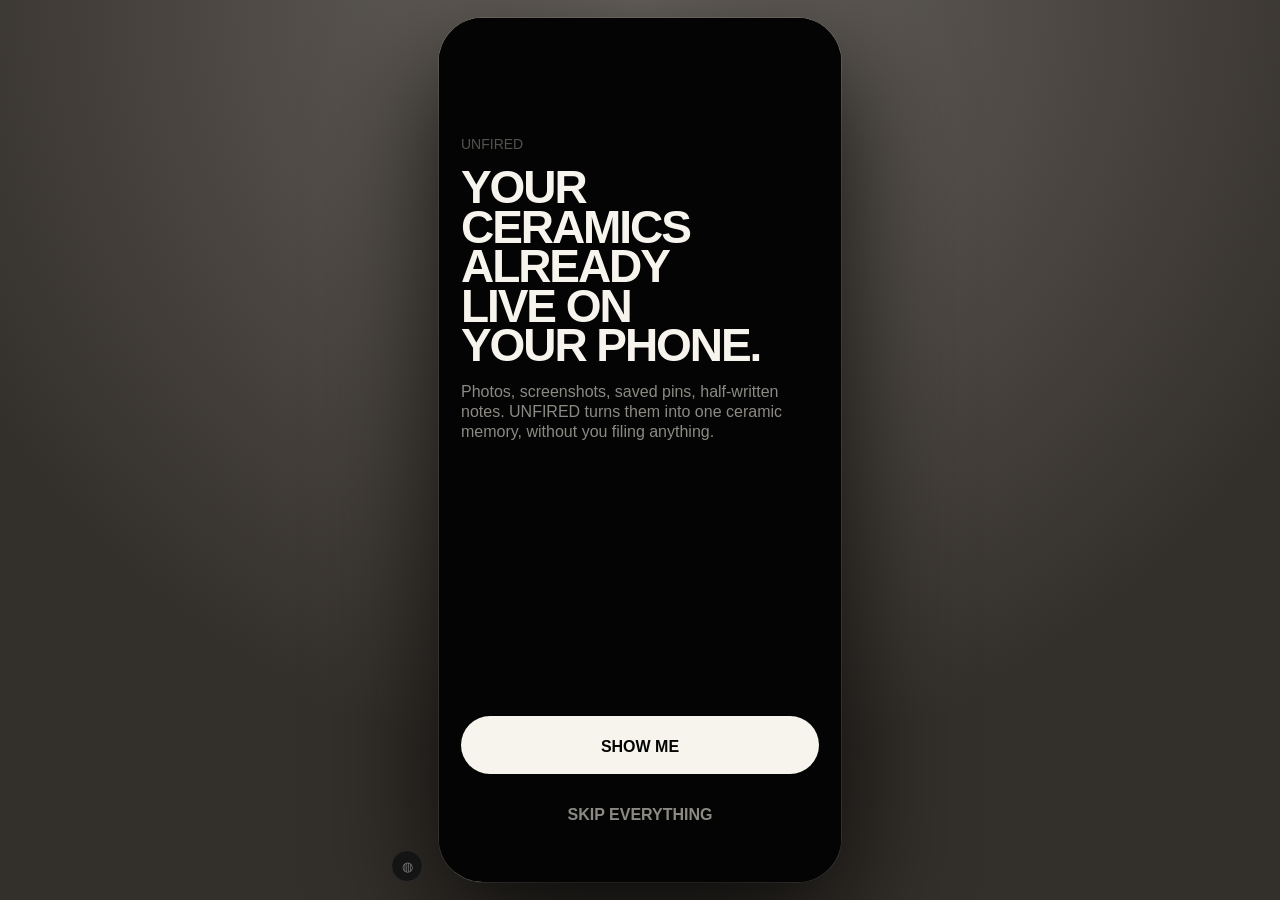
==== commit ac2030df: "Card fill: What happened; prototype menu links; drop scenarios 2 and 3 - What happened (Cause): answ" ====
--- a/index.html
+++ b/index.html
@@ -25,6 +25,12 @@
     <div class="devgrp">Capture and chat</div>
     <button data-dev="log">Log screen</button>
     <button data-dev="log-rec">Log screen, recording</button>
+    <div class="devgrp">Card fill (chat dev page)</div>
+    <button data-dev="go:chat.html?scenario=fill-clay">Clay</button>
+    <button data-dev="go:chat.html?scenario=fill-glaze">Glaze</button>
+    <button data-dev="go:chat.html?scenario=fill-firing">Firing</button>
+    <button data-dev="go:chat.html?scenario=fill-cause">What happened</button>
+    <button data-dev="go:chat.html">All chat scenarios</button>
     <div class="devgrp">Live and devices</div>
     <button data-dev="lock">Lock screen live activity</button>
     <div class="devgrp">Flows</div>
--- a/css/app.css
+++ b/css/app.css
@@ -86,10 +86,6 @@
 .sb-safe{flex:none;height:var(--safe-t)}
 .topbar{padding:calc(var(--safe-t) + 4px) 16px 36px;display:flex;align-items:flex-end;
   gap:18px;background:rgba(0,0,0,.01);position:absolute;top:0;left:0;right:0;z-index:40}
-/* darkened: the page colour at 80% over the blur, solid down past the
-   words, then an eased 40px fade below them with no visible edge */
-.topbar::after{content:"";position:absolute;inset:0;z-index:-1;pointer-events:none;opacity:.8;
-  background:linear-gradient(to bottom,var(--bg) calc(100% - 40px),color-mix(in srgb,var(--bg) 82%,transparent) calc(100% - 32px),color-mix(in srgb,var(--bg) 55%,transparent) calc(100% - 22px),color-mix(in srgb,var(--bg) 26%,transparent) calc(100% - 12px),color-mix(in srgb,var(--bg) 8%,transparent) calc(100% - 4px),transparent 100%)}
 .screen .scroll{padding-top:calc(var(--safe-t) + 56px)}
 .navword{font-size:32px;line-height:1;letter-spacing:-1.05px;font-weight:700;
   text-transform:uppercase;color:var(--ink-faint);transition:color .25s var(--ease)}
@@ -445,7 +441,7 @@
 
 /* ---------- sheets / layers ---------- */
 #layers{position:absolute;inset:0;pointer-events:none;z-index:60}
-.layer{position:absolute;inset:0;pointer-events:auto}
+.layer{position:absolute;inset:0;pointer-events:auto;isolation:isolate}  /* its contents' z-index stays inside it: a newer layer always covers an older one */
 .scrim{position:absolute;inset:0;background:rgba(0,0,0,.62);backdrop-filter:blur(3px);
   opacity:0;transition:opacity .3s var(--ease)}
 .scrim.in{opacity:1}
@@ -727,6 +723,23 @@
   margin-bottom:16px}
 .pl-text{width:100%;font-size:16px;line-height:18px;color:#040404;white-space:pre-wrap;outline:none}
 .pl-text:empty:before{content:attr(data-ph);color:#54524e}
+/* making: read-only plan, steps as a checklist (onboarding's .bx box,
+   orange when ticked; the step greys and strikes through) */
+.pl-list{white-space:normal}
+.pl-line{white-space:pre-wrap}
+.pl-step{position:relative;display:flex;align-items:flex-start;gap:12px;min-height:44px;padding:10px 0;cursor:pointer}
+.pl-step input{position:absolute;opacity:0;width:24px;height:24px;margin:0;pointer-events:none}
+.pl-step .bx{width:24px;height:24px;border-radius:7px;border:1px solid #292929;flex:none;margin-top:-3px;
+  display:grid;place-items:center;color:var(--bg);transition:background .2s var(--ease),border-color .2s var(--ease)}
+.pl-step .bx svg{width:16px;height:16px;opacity:0;transform:scale(.4);transition:opacity .18s var(--ease),transform .25s var(--ease)}
+.pl-step .tx{white-space:pre-wrap;text-decoration:line-through;text-decoration-color:transparent;
+  transition:color .25s var(--ease),text-decoration-color .25s var(--ease)}
+.pl-step input:checked + .bx{background:var(--orange);border-color:var(--orange)}
+.pl-step input:checked + .bx svg{opacity:1;transform:none}
+.pl-step input:checked ~ .tx{color:var(--ink-faint);text-decoration-color:currentColor}
+.pl-step input:focus-visible + .bx{outline:2px solid var(--bg);outline-offset:2px}
+/* finished: locked, showing what was ticked while making */
+.pl-step:has(input:disabled){cursor:default}
 .pl-regen{height:40px;padding:1px 16px 0;border-radius:100px;background:#f6f4ec;border:1px solid #292929;
   font-size:14px;font-weight:700;text-transform:uppercase;color:#040404}
 
@@ -1021,6 +1034,14 @@
 .empty .h-big{margin-bottom:12px}
 
 /* ---------- insights ---------- */
+/* Insights: one card at a time in the looping deck (see .rtp-deck) */
+.ins-page{flex:1;min-height:0;display:flex;flex-direction:column;
+  padding:calc(var(--safe-t) + 56px) 0 calc(106px + var(--safe-b));touch-action:pan-y;user-select:none;-webkit-user-select:none}
+.ins-deck{position:relative;flex:1;min-height:0;overflow:hidden;isolation:isolate}  /* the cards' z-index stays inside the deck, under opened pages */
+.ins-deck > .ins{position:absolute;left:50%;top:50%;margin:0;width:calc(100% - 64px);
+  transform-origin:center;will-change:transform,opacity;pointer-events:none}
+.ins-deck > .ins.center{pointer-events:auto}
+.ins-page .ins-foot{flex:none;padding:12px 32px 0}
 .ins{margin:0 16px 8px;border-radius:48px;padding:24px;position:relative;overflow:hidden;
   min-height:212px;display:flex;flex-direction:column;justify-content:flex-start}
 /* Figma 583:8265: sentence-case headline, 32px medium */
@@ -1081,6 +1102,8 @@
   background:#0e0e0e;border:1px solid #292929;color:#f6f4ec;font-size:22px}
 .dact svg{width:24px;height:24px}
 .dact.big{background:#FF451A;color:#040404;border:0}
+/* COLLIDE: the orange text pill between NOPE and SAVE */
+.dact.dcollide{width:auto;padding:1px 30px 0;border-radius:100px;font-size:16px;font-weight:700;text-transform:uppercase}
 .dact:active{transform:scale(.9)}
 
 /* ---------- collide (built from the Items + piece card parts) ---------- */
@@ -1133,38 +1156,37 @@
 
 /* ---------- live activity / lock screen ---------- */
 .lock{position:absolute;inset:0;background:linear-gradient(165deg,#1b1a24,#080810 60%,#000);
-  display:flex;flex-direction:column;padding:calc(var(--safe-t) + 26px) 18px calc(20px + var(--safe-b))}
+  display:flex;flex-direction:column;padding:calc(var(--safe-t) + 26px) 12px calc(20px + var(--safe-b))}
 .lock .clock{text-align:center;margin-bottom:26px}
 .lock .clock .d{font-size:14px;letter-spacing:.02em;opacity:.7}
 .lock .clock .t{font-size:74px;font-weight:200;line-height:1;letter-spacing:-.03em;
   font-family:var(--font)}
 /* live activity card, Figma 494:24966 */
-.la{background:#0a0a0a;border-radius:18px;padding:16px;box-shadow:0 10px 15px rgba(0,0,0,.28)}
-.la .lah{display:flex;align-items:center;gap:10px;padding:1px 0}
+.la{background:#0a0a0a;border-radius:18px;padding:16px 14px;box-shadow:0 10px 15px rgba(0,0,0,.28)}
+.la .lah{display:flex;align-items:center;gap:10px}
 .la .latx{flex:1;min-width:0;display:flex;flex-direction:column;gap:4px}
-.la .lat{display:flex;align-items:center;gap:8px;min-width:0}
+/* the chevron folds the plan; 44px hit area around the 16px icon */
+.la .laic{width:44px;height:44px;margin:-10px -12px -10px 0;display:grid;place-items:center;flex:none}
+.la .laic svg{width:16px;height:16px;transition:transform .2s}
+.la .laic.up svg{transform:rotate(180deg)}
+.la-done{margin-top:16px;font-size:14px;line-height:17px;color:#f6f4ec}
 .la .title{font-size:20px;font-weight:500;letter-spacing:-.4px;line-height:normal;color:#fff;
   white-space:nowrap;overflow:hidden;text-overflow:ellipsis}
-.la .lastate{display:flex;align-items:center;gap:4px;flex:none;font-size:12px;
+.la .lastate{display:flex;align-items:center;gap:4px;font-size:12px;
   text-transform:uppercase;color:#FF451A}
 .la .lastate i{width:6px;height:6px;border-radius:50%;background:#FF451A}
-.la .lasub{padding-top:2px;font-size:14px;color:#54524e;white-space:nowrap;overflow:hidden;text-overflow:ellipsis}
-.la .laic{display:grid;place-items:center;flex:none}
-.la .laic svg{width:18px;height:18px}
-.la button.laic svg{width:16px;height:16px;transition:transform .2s}
-.la button.laic.up svg{transform:rotate(180deg)}
-.la ol{margin:16px 0 0;padding-left:16px;display:flex;flex-direction:column;gap:2px}
-.la ol li{font-size:13px;line-height:20.15px;color:#f6f4ec;padding-left:5px}
-.la ol li.done{font-size:14px;line-height:normal;color:#54524e}
-.la ol li.now{color:#d9ff26}
-.la ol li::marker{font-size:13px}
-.la ol li.now::marker{font-weight:500}
-/* iOS live-activity buttons (Figma uses SF Pro semibold here) */
-.la .labtns{display:flex;gap:7px;margin-top:16px}
-.la .labtns button{flex:1;min-width:0;height:54px;border-radius:11px;padding:8px 4px;
-  background:rgba(255,255,255,.12);color:#fff;font-family:-apple-system,BlinkMacSystemFont,"SF Pro Text",var(--font);
-  font-size:12px;font-weight:600}
-.la .labtns button.end{background:#ff4b18}
+/* the making card's plan (card.js planChecklist), light on the dark card;
+   long plans scroll inside it */
+.la-plan{margin-top:16px;max-height:44vh;overflow-y:auto;scrollbar-width:none}
+.la-plan::-webkit-scrollbar{display:none}
+.la-plan .pl-text{color:#f6f4ec;font-size:14px;line-height:17px}
+.la-plan .pl-step{min-height:40px;padding:8px 0}
+.la-plan .pl-step .bx{border-color:#54524e}
+.la-plan .pl-step input:checked ~ .tx{color:#54524e}
+/* the app's bottom-bar buttons (.pe-btn / .cb-round) */
+.la-bar{display:flex;align-items:center;justify-content:space-between;gap:6px;margin-top:16px;container-type:inline-size}
+.la-bar .pe-btn{white-space:nowrap;padding-left:max(10px, min(24px, (100cqw - 280px) / 4));
+  padding-right:max(10px, min(24px, (100cqw - 280px) / 4))}
 .lock .exit{margin-top:auto;text-align:center;font-size:11px;letter-spacing:.14em;
   text-transform:uppercase;color:var(--ink-faint);padding-top:20px}
 
--- a/css/chat.css
+++ b/css/chat.css
@@ -100,48 +100,6 @@
 .chx-round{position:relative}
 .chx-round::after{content:"";position:absolute;inset:-3px;border-radius:50%}
 
-/* shared widget parts: small uppercase label, slider */
-.chx-label{font-size:12px;text-transform:uppercase;color:var(--ink)}
-/* slider: a thin Surface Raised track filled with paper up to the thumb
-   (--p, set by the widget), 28px paper thumb; 44px tall to tap */
-.chx-range{-webkit-appearance:none;appearance:none;display:block;width:100%;height:44px;margin:0;
-  background:transparent;cursor:pointer}
-.chx-range::-webkit-slider-runnable-track{height:8px;border-radius:100px;
-  background:linear-gradient(to right,var(--paper) var(--p,50%),var(--line) var(--p,50%))}
-.chx-range::-moz-range-track{height:8px;border-radius:100px;background:var(--line)}
-.chx-range::-moz-range-progress{height:8px;border-radius:100px;background:var(--paper)}
-.chx-range::-webkit-slider-thumb{-webkit-appearance:none;width:28px;height:28px;margin-top:-10px;border-radius:50%;
-  background:var(--paper);border:1px solid var(--line-2)}
-.chx-range::-moz-range-thumb{width:28px;height:28px;border-radius:50%;background:var(--paper);border:1px solid var(--line-2)}
-
-/* 2 shrinkage */
-.sh-head{display:flex;justify-content:space-between;align-items:baseline}
-.sh-val{font-size:24px;font-weight:500;letter-spacing:-.55px}
-.sh-bars{display:flex;flex-direction:column;gap:12px;padding:4px 0 16px}
-.sh-bar{display:flex;flex-direction:column;gap:6px}
-.sh-track{display:flex;align-items:center;gap:8px}
-/* bars like the Insights "pieces fired" chart: paper at 28%, the answer
-   (throwing height) at full */
-.sh-track i{height:12px;border-radius:100px;background:var(--paper);opacity:.28;transition:width .2s var(--ease)}
-.sh-bar.wet .sh-track i{opacity:1}
-.sh-num{font-size:16px;line-height:18px;white-space:nowrap}
-
-/* 3 layers: tile + the order, then last time in a paper box (like the
-   READY TO POST row) */
-.ly{display:flex;gap:16px;align-items:center;padding-bottom:12px}
-.ly-tile{width:104px;height:130px;flex:none;border-radius:24px;overflow:hidden;transition:opacity .16s}
-.ly-tile svg{display:block;width:100%;height:100%}
-.ly-order{flex:1;min-width:0;display:flex;flex-direction:column;align-items:flex-start;gap:8px}
-.ly-g{display:flex;flex-direction:column;gap:4px;transition:opacity .16s}
-.ly-n{display:flex;align-items:center;gap:8px}
-.ly-n i{width:16px;height:16px;border-radius:50%;flex:none}
-.ly-name{font-size:20px;font-weight:500;letter-spacing:-.4px}
-.swapping .ly-tile,.swapping .ly-g{opacity:0}
-.ly-ref{display:flex;flex-direction:column;gap:4px;padding:16px;margin-bottom:12px;border-radius:24px;
-  background:var(--paper);color:var(--bg)}
-.ly-ref-t{font-size:16px;font-weight:700;text-transform:uppercase}
-.ly-ref-s{font-size:12px}
-
 /* app chat extras: source label under an AI answer, system lines, the
    typing dots, the empty slot where the header's right button would be */
 .chx-src{margin-top:12px;font-size:12px;text-transform:uppercase}
@@ -155,5 +113,10 @@
    message will appear; the cards an answer used, full width */
 .chx-sugs{display:flex;flex-direction:column;align-items:flex-end;gap:8px}
 .chx-sugs .chx-chip{height:auto;min-height:44px;max-width:80cqw;padding:10px 16px;border-radius:22px;text-align:left;color:var(--ink)}
-.chx-used{padding:0;gap:8px}
-.chx-used .res{width:100%;background:var(--line)}
+.chx-used{padding:0}
+
+/* CARD-FILL (design-ref/card-fill): answer tags right-aligned under the AI
+   question (40px inset on the left), a colour dot for glazes */
+.chx-tags{display:flex;flex-wrap:wrap;justify-content:flex-end;gap:8px;padding:0 0 8px 40px}
+.chx-tags .chx-chip{display:inline-flex;align-items:center;gap:8px;white-space:nowrap}
+.chx-dot{width:12px;height:12px;border-radius:50%;flex:none}
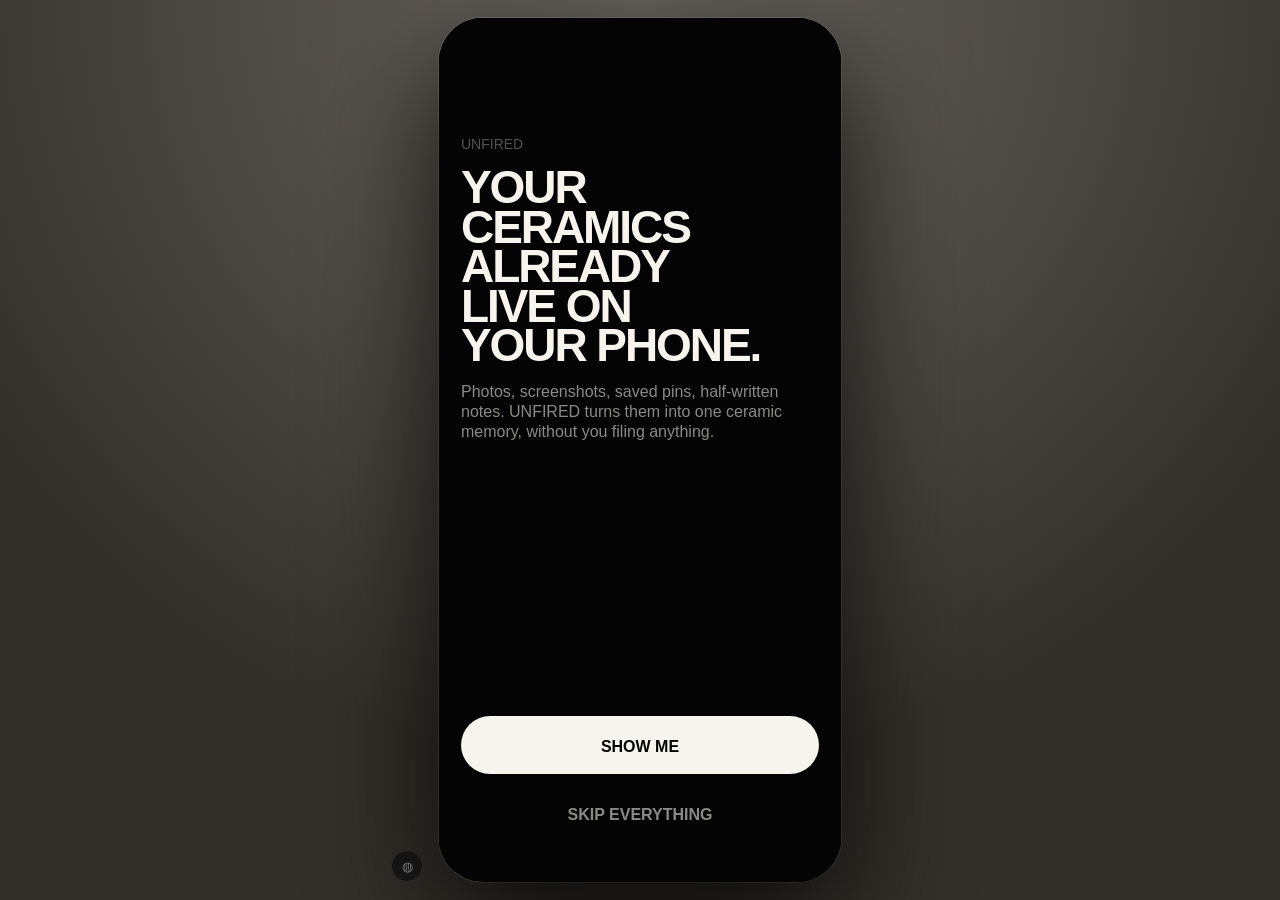
==== commit bc56a6a2: "Card fill: Size (field card pattern, slider with throw height and clay weight) Co-Authored-By: Claud" ====
--- a/index.html
+++ b/index.html
@@ -30,6 +30,7 @@
     <button data-dev="go:chat.html?scenario=fill-glaze">Glaze</button>
     <button data-dev="go:chat.html?scenario=fill-firing">Firing</button>
     <button data-dev="go:chat.html?scenario=fill-cause">What happened</button>
+    <button data-dev="go:chat.html?scenario=fill-size">Size</button>
     <button data-dev="go:chat.html">All chat scenarios</button>
     <div class="devgrp">Live and devices</div>
     <button data-dev="lock">Lock screen live activity</button>
--- a/css/chat.css
+++ b/css/chat.css
@@ -120,3 +120,27 @@
 .chx-tags{display:flex;flex-wrap:wrap;justify-content:flex-end;gap:8px;padding:0 0 8px 40px}
 .chx-tags .chx-chip{display:inline-flex;align-items:center;gap:8px;white-space:nowrap}
 .chx-dot{width:12px;height:12px;border-radius:50%;flex:none}
+
+/* field card: one control in a Surface card (1px Border, 24px corners),
+   SKIP / SAVE right-aligned under it */
+.chx-widget:has(.fc-card){display:flex;flex-direction:column;gap:8px}
+.fc-card{padding:16px;border-radius:24px;background:var(--sheet);border:1px solid var(--line-2);color:var(--ink)}
+.fc-body{display:flex;flex-direction:column;gap:16px}
+.fc-cols{display:grid;grid-template-columns:repeat(2,minmax(0,1fr));gap:12px}
+.fc-col{display:flex;flex-direction:column;gap:8px}
+.fc-label{font-size:12px;text-transform:uppercase;letter-spacing:.02em}
+.fc-num{display:flex;align-items:baseline;gap:8px}
+.fc-stack{display:flex;flex-direction:column;gap:2px}
+.fc-stack .fc-num{line-height:1}
+.fc-big{font-size:40px;font-weight:500;letter-spacing:-1px}
+.fc-unit{font-size:16px}
+.fc-sub{font-size:14px;line-height:18px}
+.chx-pill.skip{background:var(--line);color:var(--ink)}
+/* slider: 4px Border track, 24px paper thumb; 44px tall to tap */
+.fc-range{-webkit-appearance:none;appearance:none;display:block;width:100%;height:44px;margin:-10px 0;background:transparent;cursor:pointer}
+.fc-range::-webkit-slider-runnable-track{height:4px;border-radius:2px;background:var(--line-2)}
+.fc-range::-moz-range-track{height:4px;border-radius:2px;background:var(--line-2)}
+.fc-range::-webkit-slider-thumb{-webkit-appearance:none;width:24px;height:24px;margin-top:-10px;border-radius:50%;background:var(--paper)}
+.fc-range::-moz-range-thumb{width:24px;height:24px;border:none;border-radius:50%;background:var(--paper)}
+.fc-range:focus-visible{outline:none}
+.fc-range:focus-visible::-webkit-slider-thumb{outline:2px solid var(--paper);outline-offset:2px}
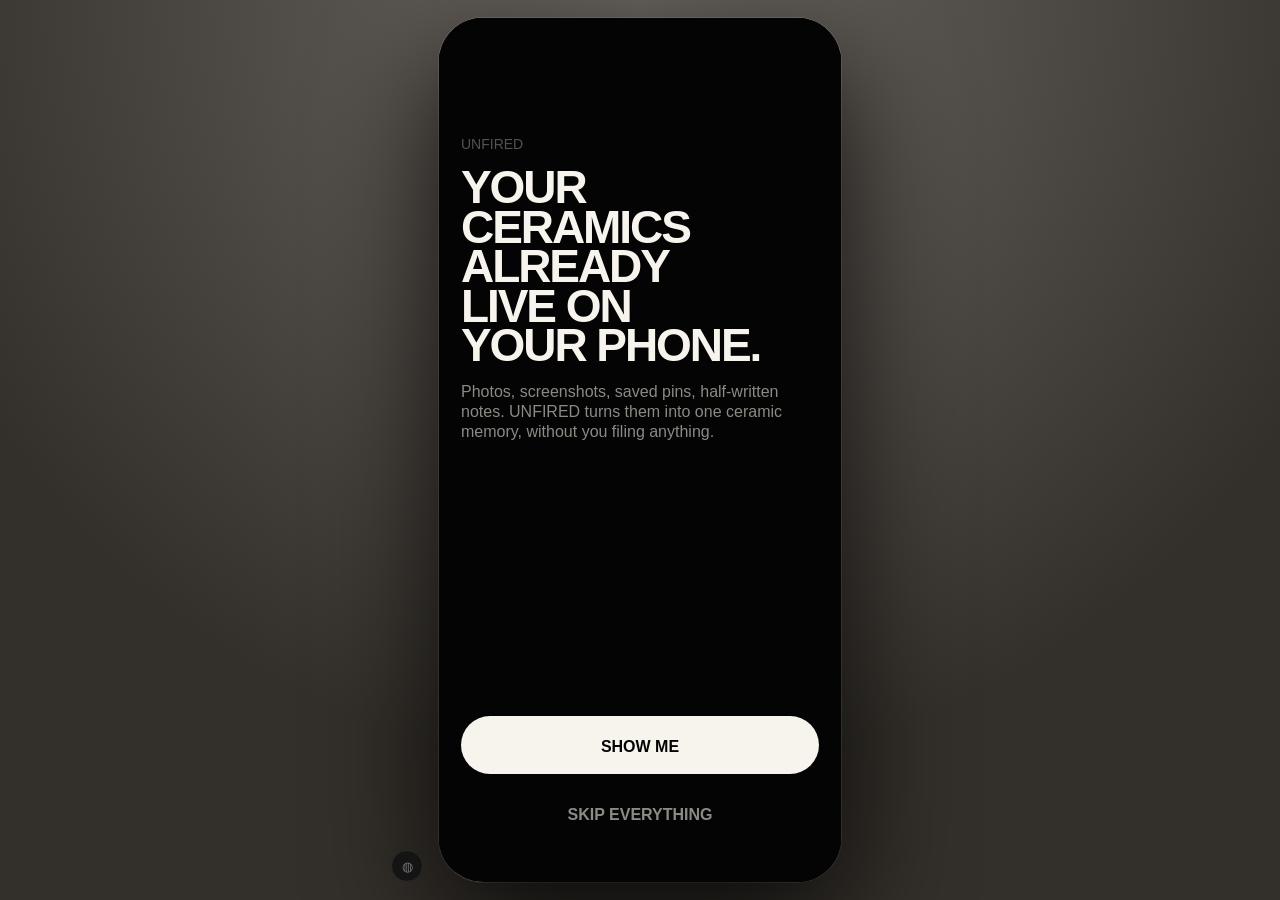
==== commit 2a192a85: "Card fill: Photo (before photo + post-editor tile that opens the gallery; 24px corners like the bubb" ====
--- a/index.html
+++ b/index.html
@@ -31,6 +31,7 @@
     <button data-dev="go:chat.html?scenario=fill-firing">Firing</button>
     <button data-dev="go:chat.html?scenario=fill-cause">What happened</button>
     <button data-dev="go:chat.html?scenario=fill-size">Size</button>
+    <button data-dev="go:chat.html?scenario=fill-photo">Photo</button>
     <button data-dev="go:chat.html">All chat scenarios</button>
     <div class="devgrp">Live and devices</div>
     <button data-dev="lock">Lock screen live activity</button>
--- a/css/chat.css
+++ b/css/chat.css
@@ -26,7 +26,7 @@
 .chx-round.big[aria-label="Voice"] svg{width:22px;height:22px}
 .chx-title{flex:1;min-width:0;display:flex;flex-direction:column;align-items:center;gap:4px;padding-top:4px}
 .chx-status{font-size:12px;text-transform:uppercase}
-.chx-t{max-width:100%;font-size:24px;font-weight:500;letter-spacing:-.55px;text-transform:capitalize;
+.chx-t{max-width:100%;font-size:24px;font-weight:500;letter-spacing:-.55px;
   white-space:nowrap;overflow:hidden;text-overflow:ellipsis}
 
 /* conversation, anchored to the bottom (Figma 562:11136) */
@@ -144,3 +144,12 @@
 .fc-range::-moz-range-thumb{width:24px;height:24px;border:none;border-radius:50%;background:var(--paper)}
 .fc-range:focus-visible{outline:none}
 .fc-range:focus-visible::-webkit-slider-thumb{outline:2px solid var(--paper);outline-offset:2px}
+/* photo slots, 150px tall with the chat bubbles' 24px corners: the before
+   photo greyed like unfired clay; the after slot is the post editor's tile
+   (.pe-tile in app.css) at the same size, and once it holds a photo it
+   loses the tile's stroke (no orange "selected" outline) */
+.fc-cols.tight{gap:8px}
+.fc-photo{display:block;width:100%;height:150px;object-fit:cover;border-radius:24px;background:var(--line)}
+.fc-photo.before{filter:grayscale(1) brightness(1.15) contrast(.8)}
+.pe-tile.fc-after{width:100%;height:150px;border-radius:24px}
+.pe-tile.fc-after.on{border:0}
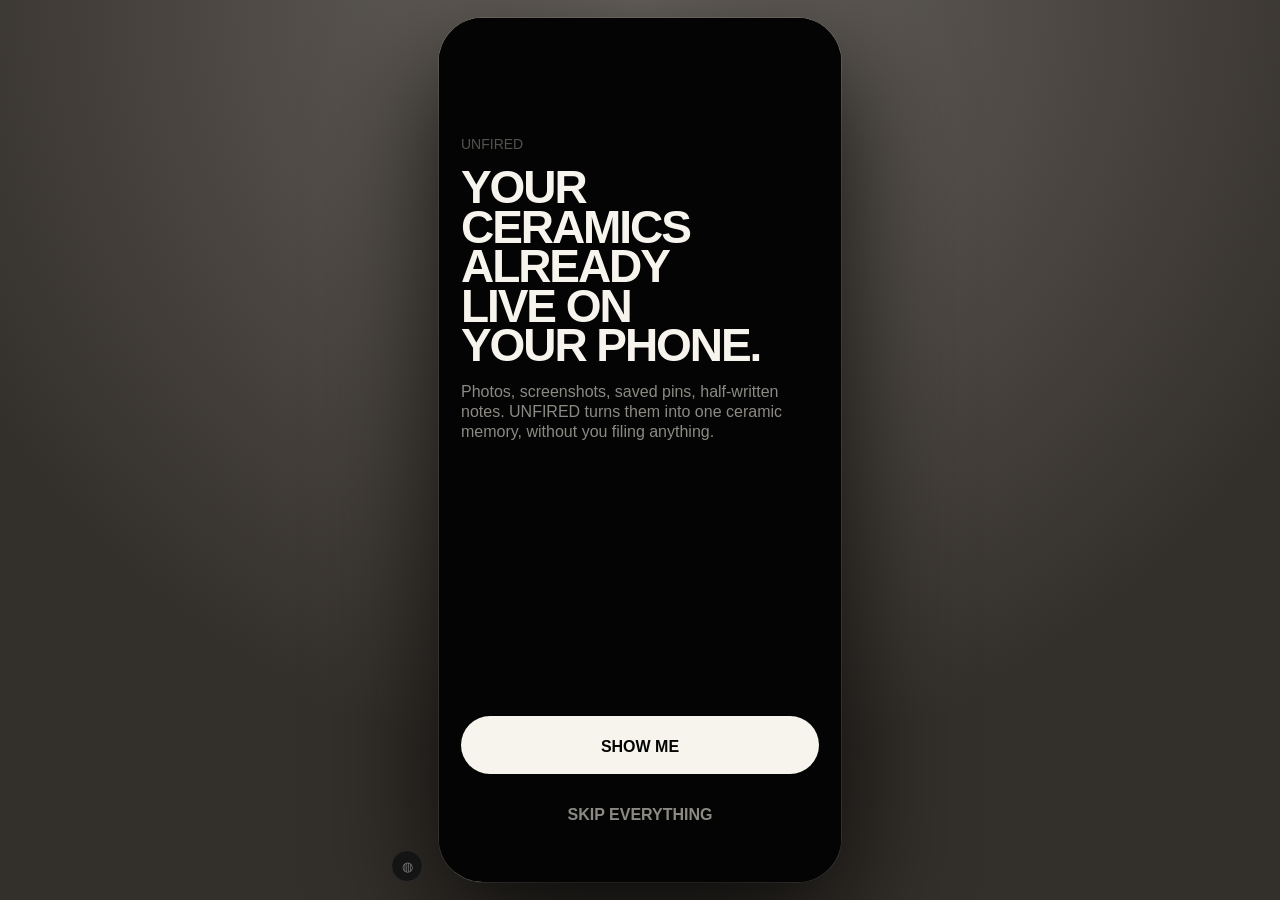
==== commit 6a5f4077: "Card fill: Session plan (the piece card's PLAN box with step checkboxes, task count) Co-Authored-By:" ====
--- a/index.html
+++ b/index.html
@@ -32,6 +32,7 @@
     <button data-dev="go:chat.html?scenario=fill-cause">What happened</button>
     <button data-dev="go:chat.html?scenario=fill-size">Size</button>
     <button data-dev="go:chat.html?scenario=fill-photo">Photo</button>
+    <button data-dev="go:chat.html?scenario=fill-plan">Session plan</button>
     <button data-dev="go:chat.html">All chat scenarios</button>
     <div class="devgrp">Live and devices</div>
     <button data-dev="lock">Lock screen live activity</button>
--- a/css/chat.css
+++ b/css/chat.css
@@ -153,3 +153,5 @@
 .fc-photo.before{filter:grayscale(1) brightness(1.15) contrast(.8)}
 .pe-tile.fc-after{width:100%;height:150px;border-radius:24px}
 .pe-tile.fc-after.on{border:0}
+/* session plan: the piece card's PLAN box (.pl-box / .pl-step in app.css)
+   as it is, inside the chat */
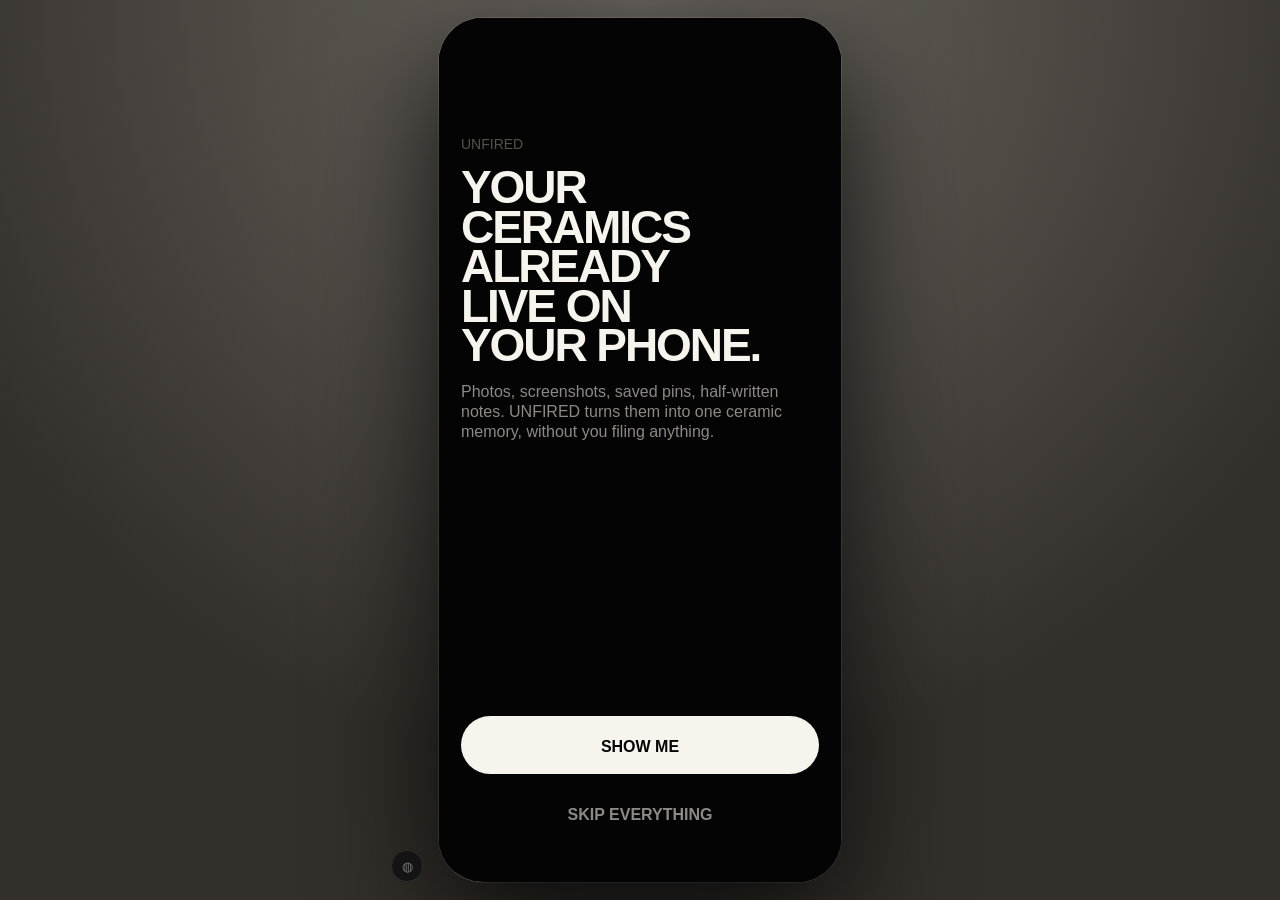
==== commit e1261d5a: "Chat widgets in the cards they fit; menu, mic, tags and QA fixes - Fill widgets inside piece cards (" ====
--- a/index.html
+++ b/index.html
@@ -17,26 +17,20 @@
   </div>
   <div id="devbar" class="devbar" hidden>
     <div class="devgrp">Main screens</div>
+    <button data-dev="items">Items</button>
+    <button data-dev="insights">Insights</button>
     <button data-dev="card:idea-bird-flock">Idea with thin plan</button>
+    <button data-dev="card:idea-blue-engobe-jug">Idea with pattern variants</button>
     <button data-dev="card:lavender-teapot-2">Making card</button>
     <button data-dev="card:starred-plates">Finished card</button>
     <button data-dev="rtp">Ready to post</button>
-    <button data-dev="edit">Edit: exported post</button>
     <div class="devgrp">Capture and chat</div>
     <button data-dev="log">Log screen</button>
-    <button data-dev="log-rec">Log screen, recording</button>
-    <div class="devgrp">Card fill (chat dev page)</div>
-    <button data-dev="go:chat.html?scenario=fill-clay">Clay</button>
-    <button data-dev="go:chat.html?scenario=fill-glaze">Glaze</button>
-    <button data-dev="go:chat.html?scenario=fill-firing">Firing</button>
-    <button data-dev="go:chat.html?scenario=fill-cause">What happened</button>
-    <button data-dev="go:chat.html?scenario=fill-size">Size</button>
-    <button data-dev="go:chat.html?scenario=fill-photo">Photo</button>
-    <button data-dev="go:chat.html?scenario=fill-plan">Session plan</button>
-    <button data-dev="go:chat.html">All chat scenarios</button>
+    <button data-dev="chat">Ask your archive</button>
     <div class="devgrp">Live and devices</div>
     <button data-dev="lock">Lock screen live activity</button>
     <div class="devgrp">Flows</div>
+    <button data-dev="discover">Discover</button>
     <button data-dev="shake">Collide (random)</button>
     <button data-dev="onboard">Onboarding</button>
     <div class="devgrp">Data</div>
--- a/css/app.css
+++ b/css/app.css
@@ -11,7 +11,10 @@
 }
 *{box-sizing:border-box;-webkit-tap-highlight-color:transparent}
 html,body{margin:0;padding:0;height:100%;background:#0A0A0A;font-family:var(--font);color:var(--ink)}
-body{overscroll-behavior:none}
+body{overscroll-behavior:none;
+  /* grayscale antialiasing, as Figma draws text: without it macOS browsers
+     thicken light-on-dark text and every weight looks a step bolder */
+  -webkit-font-smoothing:antialiased;-moz-osx-font-smoothing:grayscale}
 button{font:inherit;color:inherit;background:none;border:0;padding:0;cursor:pointer;
   -webkit-user-select:none;user-select:none}
 input,textarea{font:inherit;color:inherit;background:none;border:0;outline:none}
@@ -276,18 +279,32 @@
 .rtp-deck{position:relative;flex:1 1 auto;min-height:0;overflow:hidden;
   container-type:size;touch-action:pan-y;user-select:none;-webkit-user-select:none}
 .rtp-deck > *{position:absolute;left:50%;top:50%;
-  width:min(75cqw, (100cqh - 24px) * 804 / 1325);height:auto;aspect-ratio:804/1325;
+  width:min(75cqw, (100cqh - 24px) * 1242 / 2169);height:auto;aspect-ratio:1242/2169;
   object-fit:cover;display:block;transform-origin:center;will-change:transform,opacity;
   pointer-events:none;-webkit-user-drag:none}
-/* Post with no exported image yet (Figma 493:19727) -- same size as the
-   exports wherever it stands in for one (carousel, preview). */
-.post-ph{display:flex;align-items:center;padding:0 40px;aspect-ratio:804/1325;
-  background:#181818;border:1px solid #292929;border-radius:29px;
-  font-size:14px;line-height:15.95px;letter-spacing:.22px;color:#54524e}
-.pv-art .post-ph{height:100%;max-width:100%}
+/* a post in the preset Instagram frame (post.js postFrame). The preset is
+   1242 x 2169 with a transparent image area from y 186 to 1734; the
+   composed image fills it, its type scaled to the frame's width (the
+   editor's 370px layout in cqw). The caption patch sits over the preset's
+   sample caption, after "dianaclay" (x 250, y 2026 -> 2080). */
+.post-frame{position:relative;aspect-ratio:1242/2169;container-type:inline-size;overflow:hidden;border-radius:6.8cqw}
+.pf-preset{position:absolute;inset:0;width:100%;height:100%;display:block;pointer-events:none}
+.pf-art{position:absolute;left:0;right:0;top:calc(186 / 2169 * 100%);height:calc(1548 / 2169 * 100%)}
+.pf-art .pe-img{height:100%}
+.pf-art .pe-slide img{width:71cqw;height:71cqw}
+.pf-art .pe-lab{font-size:4.32cqw;padding:.5cqw 0}
+.pf-art .pe-lab.tl,.pf-art .pe-lab.tr{top:3.8cqw}
+.pf-art .pe-lab.bl,.pf-art .pe-lab.br{bottom:4.3cqw}
+.pf-art .pe-lab.tl,.pf-art .pe-lab.bl{left:3.8cqw}
+.pf-art .pe-lab.tr,.pf-art .pe-lab.br{right:3.8cqw}
+.pf-cap{position:absolute;left:calc(250 / 1242 * 100%);right:4cqw;top:calc(2024 / 2169 * 100%);height:calc(58 / 2169 * 100%);
+  display:flex;align-items:center;padding-left:.6cqw;background:#fff;color:#0c1014;
+  font-family:-apple-system,BlinkMacSystemFont,"SF Pro Text",var(--font);font-size:3.75cqw;
+  white-space:nowrap;overflow:hidden;text-overflow:ellipsis}
+.rtp-deck > .post-frame{position:absolute;height:auto}
 
 .rtp-bottombar{display:flex;gap:8px;justify-content:center;
-  padding:8px 12px calc(20px + var(--safe-b))}
+  padding:8px 12px calc(16px + var(--safe-b))}
 .rtp-bottombar button{height:58px;padding:1px 24px 0;border-radius:100px;background:#0e0e0e;
   border:1px solid #292929;font-size:16px;font-weight:700;text-transform:uppercase;
   color:#f6f4ec}
@@ -316,10 +333,9 @@
 .pe-tile img{position:absolute;inset:0;width:100%;height:100%;object-fit:cover}
 .pe-tile.add svg{width:24px;height:24px}
 .pe-tile.on{border-color:#ff4b18}
-.pe-body.pv{display:flex;flex-direction:column;align-items:center}
-.pe-body.pv .pv-art{flex:none;height:auto}
-.pe-body.pv .pv-art img{width:100%;height:auto;max-height:none}
-.pe-body{flex:1;min-height:0;overflow-y:auto;padding:12px 16px calc(98px + var(--safe-b));scrollbar-width:none}
+/* PREVIEW tab: the looping deck of backdrop variants fills the body */
+.pe-body.pv{display:flex;flex-direction:column;overflow:hidden;padding-left:0;padding-right:0}
+.pe-body{flex:1;min-height:0;overflow-y:auto;padding:12px 16px calc(90px + var(--safe-b));scrollbar-width:none}
 .pe-body::-webkit-scrollbar{display:none}
 .pe-imgwrap{padding-bottom:16px}
 .pe-img{position:relative;height:441px;overflow:hidden}
@@ -351,7 +367,7 @@
 .pe-piece{padding-bottom:32px}
 .pe-piece > div{padding-top:8px}
 .pe-bottom{position:absolute;left:0;right:0;bottom:0;z-index:5;display:flex;align-items:center;
-  justify-content:space-between;padding:16px 16px calc(24px + var(--safe-b));background:rgba(0,0,0,.01)}
+  justify-content:space-between;padding:16px 16px calc(16px + var(--safe-b));background:rgba(0,0,0,.01)}
 .pe-regen{width:58px;height:58px;border-radius:29px;background:#0e0e0e;border:1px solid #292929;
   display:grid;place-items:center;color:#f6f4ec;flex:none}
 .pe-regen svg{width:24px;height:24px}
@@ -360,12 +376,6 @@
 .pe-btn.paper{background:#f6f4ec;box-shadow:0 10px 17px rgba(255,255,255,.13)}
 .pe-btn.accent{background:#FF451A;box-shadow:0 10px 17px rgba(255,255,255,.13)}
 .pe-btn.dark{width:87px;padding:4px 0 0;background:#0e0e0e;border:1px solid #292929;color:#f6f4ec}
-.pv-body{flex:1;min-height:0;display:flex;flex-direction:column;align-items:center;
-  padding:12px 16px calc(44px + var(--safe-b))}
-.pv-art{flex:1;min-height:0;width:100%;display:flex;justify-content:center;padding-bottom:16px}
-.pv-art img{max-width:100%;max-height:100%;object-fit:contain}
-.pv-art.composed{display:block}
-.pv-btns{display:flex;gap:8px;padding-top:32px;flex:none}
 .ph-modal{padding:28px 4px 20px;font-size:16px;line-height:18px;text-align:center;color:#f6f4ec}
 
 /* piece card: "Ready to post" row (Figma 493:16931) */
@@ -659,7 +669,9 @@
 .cx-in.photo{color:#f6f4ec}
 .cx-photo{position:absolute;inset:0}
 .cx-photo img{width:100%;height:100%;object-fit:cover}
-.cx-dim{position:absolute;inset:0;background:linear-gradient(0deg,rgba(0,0,0,.95) -23%,rgba(0,0,0,0) 100%)}
+/* darkest at the top (behind the status and title), clearing towards the
+   bottom -- the same direction as the idea cards' colour gradients */
+.cx-dim{position:absolute;inset:0;background:linear-gradient(180deg,rgba(0,0,0,.95) -23%,rgba(0,0,0,0) 100%)}
 .cx .ch-statusbar{position:relative;width:100%;display:flex;justify-content:space-between;align-items:center;
   padding:calc(var(--safe-t) + 6px) 20px 0;font-size:15px;font-weight:600;color:inherit;height:calc(var(--safe-t) + 50px)}
 .cx .ch-statusbar .icons{display:flex;align-items:center;gap:5px}
@@ -748,11 +760,14 @@
 .lg-ph{font-size:64px;font-weight:700;line-height:55.04px;letter-spacing:-2.88px;text-transform:uppercase;
   color:#54524e;padding-bottom:16px}
 .lg-ph[hidden]{display:none}
-.lg-text{font-size:24px;line-height:26px;font-weight:500;color:#f4f2ec;caret-color:#ff451a;outline:none;
-  min-height:26px;padding-bottom:16px}
+.lg-text{font-size:20px;line-height:20px;font-weight:500;color:#f4f2ec;caret-color:#ff451a;outline:none;
+  min-height:20px;padding-bottom:16px}   /* Figma 562:8485 */
 .lg-ph:not([hidden]) + .lg-text{height:0;min-height:0;padding:0;overflow:hidden}
 /* photos but no words yet: the tiles sit right under LOG */
 .lg-text:empty:not(:focus){min-height:0;padding:0}
+/* logged notes: paragraphs in the log's own type, under the description */
+.lg-notes{display:flex;flex-direction:column;gap:16px}
+.lg-note{margin:0;font-size:20px;line-height:20px;font-weight:500;color:#f4f2ec}
 .lg-att{display:flex;gap:12px;flex-wrap:wrap;padding-top:5px}
 .lg-att[hidden]{display:none}
 .lg-att .att{margin:0}
@@ -771,10 +786,10 @@
 /* piece card bottom bar, per state (Figma 493:19500 / 493:18702 / 493:19297);
    buttons reuse the post Edit screen's .pe-regen / .pe-btn */
 .card-bar{position:absolute;left:0;right:0;bottom:0;z-index:5;display:flex;align-items:center;
-  justify-content:space-between;gap:8px;padding:16px 16px calc(24px + var(--safe-b));
+  justify-content:space-between;gap:8px;padding:16px 16px calc(16px + var(--safe-b));
   background:rgba(0,0,0,.01);container-type:inline-size}
 /* room at the end of the page so the last content clears the floating bar */
-.scroll.under-bar{padding-bottom:calc(98px + var(--safe-b))}
+.scroll.under-bar{padding-bottom:calc(90px + var(--safe-b))}
 /* Figma's 24px side padding on the 402px frame; eases down on narrower
    phones so labels stay on one line instead of wrapping. */
 .card-bar .pe-btn{white-space:nowrap;
@@ -898,7 +913,7 @@
 /* title showing = nothing typed and not focused: no empty line under it */
 .capture .prompt:not([hidden]) + .live{height:0;min-height:0}
 .capture .cbot{flex:none}
-.capture .crow{display:flex;align-items:center;gap:12px;padding:12px 16px calc(12px + var(--safe-b))}
+.capture .crow{display:flex;align-items:center;gap:12px;padding:12px 16px calc(16px + var(--safe-b))}
 .capture .cmedia{display:flex;gap:8px;flex:none}
 .capture .cround{width:58px;height:58px;border-radius:50%;background:#0e0e0e;border:1px solid #292929;
   color:#f6f4ec;display:grid;place-items:center;flex:none}
@@ -1091,13 +1106,18 @@
 /* text at the top, on the paper part -- like the Items idea card */
 .dcard .dtx{position:relative;padding:28px 22px 0;text-align:center;color:#040404}
 .dcard .why{font-size:16px;line-height:16px;color:#040404;margin-top:8px}
-.dcard .stamp{position:absolute;bottom:28px;left:22px;border:2px solid;border-radius:12px;
+/* a photo idea: the photo fills the card, darkest at the top (behind the
+   text) and clearing towards the bottom, like the piece card's photo header */
+.dcard.photo .dbg img{object-fit:cover;padding:0}
+.dcard .ddim{position:absolute;inset:0;background:linear-gradient(180deg,rgba(0,0,0,.95) -23%,rgba(0,0,0,0) 100%)}
+.dcard.photo .dtx,.dcard.photo .why,.dcard.photo .dtx .src,.dcard.photo .dtx .src.archive{color:#f6f4ec}
+.dcard .stamp{position:absolute;top:28px;left:22px;z-index:2;border:2px solid;border-radius:12px;
   padding:7px 12px;font-size:14px;font-weight:700;letter-spacing:normal;text-transform:uppercase;opacity:0;
   transform:rotate(-9deg)}
-.dcard .stamp.yes{color:var(--acid)}
-.dcard .stamp.no{right:22px;left:auto;color:var(--orange);transform:rotate(9deg)}
+.dcard .stamp.yes{color:var(--orange)}          /* SAVE: the app's orange */
+.dcard .stamp.no{right:22px;left:auto;color:var(--ink-faint);transform:rotate(9deg)}   /* NOPE: the inactive tabs' grey */
 .dactions{flex:none;display:flex;gap:14px;justify-content:center;align-items:center;
-  padding:0 20px calc(18px + var(--safe-b))}
+  padding:0 20px calc(16px + var(--safe-b))}
 .dact{width:58px;height:58px;border-radius:50%;display:grid;place-items:center;
   background:#0e0e0e;border:1px solid #292929;color:#f6f4ec;font-size:22px}
 .dact svg{width:24px;height:24px}
@@ -1185,7 +1205,7 @@
 .la-plan .pl-step input:checked ~ .tx{color:#54524e}
 /* the app's bottom-bar buttons (.pe-btn / .cb-round) */
 .la-bar{display:flex;align-items:center;justify-content:space-between;gap:6px;margin-top:16px;container-type:inline-size}
-.la-bar .pe-btn{white-space:nowrap;padding-left:max(10px, min(24px, (100cqw - 280px) / 4));
+.la-bar .pe-btn{box-shadow:none;white-space:nowrap;padding-left:max(10px, min(24px, (100cqw - 280px) / 4));
   padding-right:max(10px, min(24px, (100cqw - 280px) / 4))}
 .lock .exit{margin-top:auto;text-align:center;font-size:11px;letter-spacing:.14em;
   text-transform:uppercase;color:var(--ink-faint);padding-top:20px}
--- a/css/chat.css
+++ b/css/chat.css
@@ -7,16 +7,12 @@
 .chatx :focus-visible{outline:2px solid var(--paper);outline-offset:2px}
 
 /* header (Figma 562:11122) */
-/* floats over the conversation with the Items bar's darkened blur, so
-   scrolled messages pass softly under it; js/chat.js pads the list by its
-   height */
-/* the tint and blur stay solid down past the title, then fade out over an
-   eased 40px below it -- no visible edge */
+/* floats over the conversation with the Items bar's progressive blur (no
+   darkening fade), so scrolled messages pass softly under it; chatui.js
+   pads the list by its height */
 .chx-head{position:absolute;top:0;left:0;right:0;z-index:5;padding-bottom:40px;pointer-events:none}
 .chx-head>*{pointer-events:auto}
 .chx-head>.pblur{pointer-events:none}
-.chx-head::after{content:"";position:absolute;inset:0;z-index:-1;pointer-events:none}
-.chx-head::after{opacity:.8;background:linear-gradient(to bottom,var(--bg) calc(100% - 40px),color-mix(in srgb,var(--bg) 82%,transparent) calc(100% - 32px),color-mix(in srgb,var(--bg) 55%,transparent) calc(100% - 22px),color-mix(in srgb,var(--bg) 26%,transparent) calc(100% - 12px),color-mix(in srgb,var(--bg) 8%,transparent) calc(100% - 4px),transparent 100%)}
 .chx-bar{display:flex;align-items:center;gap:20px;padding:8px 16px 4px}
 .chx-round{width:40px;height:40px;border-radius:50%;flex:none;display:grid;place-items:center;
   background:var(--sheet);border:1px solid var(--line-2);color:var(--ink)}
@@ -62,7 +58,12 @@
 .chx-pill:disabled{background:var(--line);color:var(--ink-faint);cursor:default}
 
 /* input bar (Figma 590:8730 / 590:8731) */
-.chx-foot{flex:none;display:flex;align-items:flex-end;gap:8px;padding:12px 16px}
+/* conversation + the floating input bar (see .logdock in app.css) */
+.chx-main{position:relative;flex:1;min-height:0;display:flex;flex-direction:column}
+.chx-dock{position:absolute;left:0;right:0;bottom:0;z-index:5;background:rgba(0,0,0,.01);pointer-events:none}
+.chx-dock>*{pointer-events:auto}
+.chx-dock>.pblur{pointer-events:none}
+.chx-foot{flex:none;display:flex;align-items:flex-end;gap:8px;padding:12px 16px calc(16px + var(--safe-b))}
 .chx-ask{flex:1;min-width:0;min-height:58px;border-radius:100px;background:var(--line);display:flex;align-items:center;padding:19px 24px 16px}
 .chx-ask.multi{border-radius:29px}
 .chx-field{display:block;width:100%;height:18px;padding:0;border:0;resize:none;overflow-y:auto;scrollbar-width:none;
@@ -112,7 +113,9 @@
 /* ASK YOUR ARCHIVE: suggested questions stacked on the right, where your
    message will appear; the cards an answer used, full width */
 .chx-sugs{display:flex;flex-direction:column;align-items:flex-end;gap:8px}
-.chx-sugs .chx-chip{height:auto;min-height:44px;max-width:80cqw;padding:10px 16px;border-radius:22px;text-align:left;color:var(--ink)}
+/* the archive's suggested questions: the same tag as every answer option,
+   wrapping onto a second line when long */
+.chx-sugs .chx-chip{height:auto;min-height:44px;max-width:80cqw;padding:10px 16px 9px;border-radius:20px;text-align:left}
 .chx-used{padding:0}
 
 /* CARD-FILL (design-ref/card-fill): answer tags right-aligned under the AI
